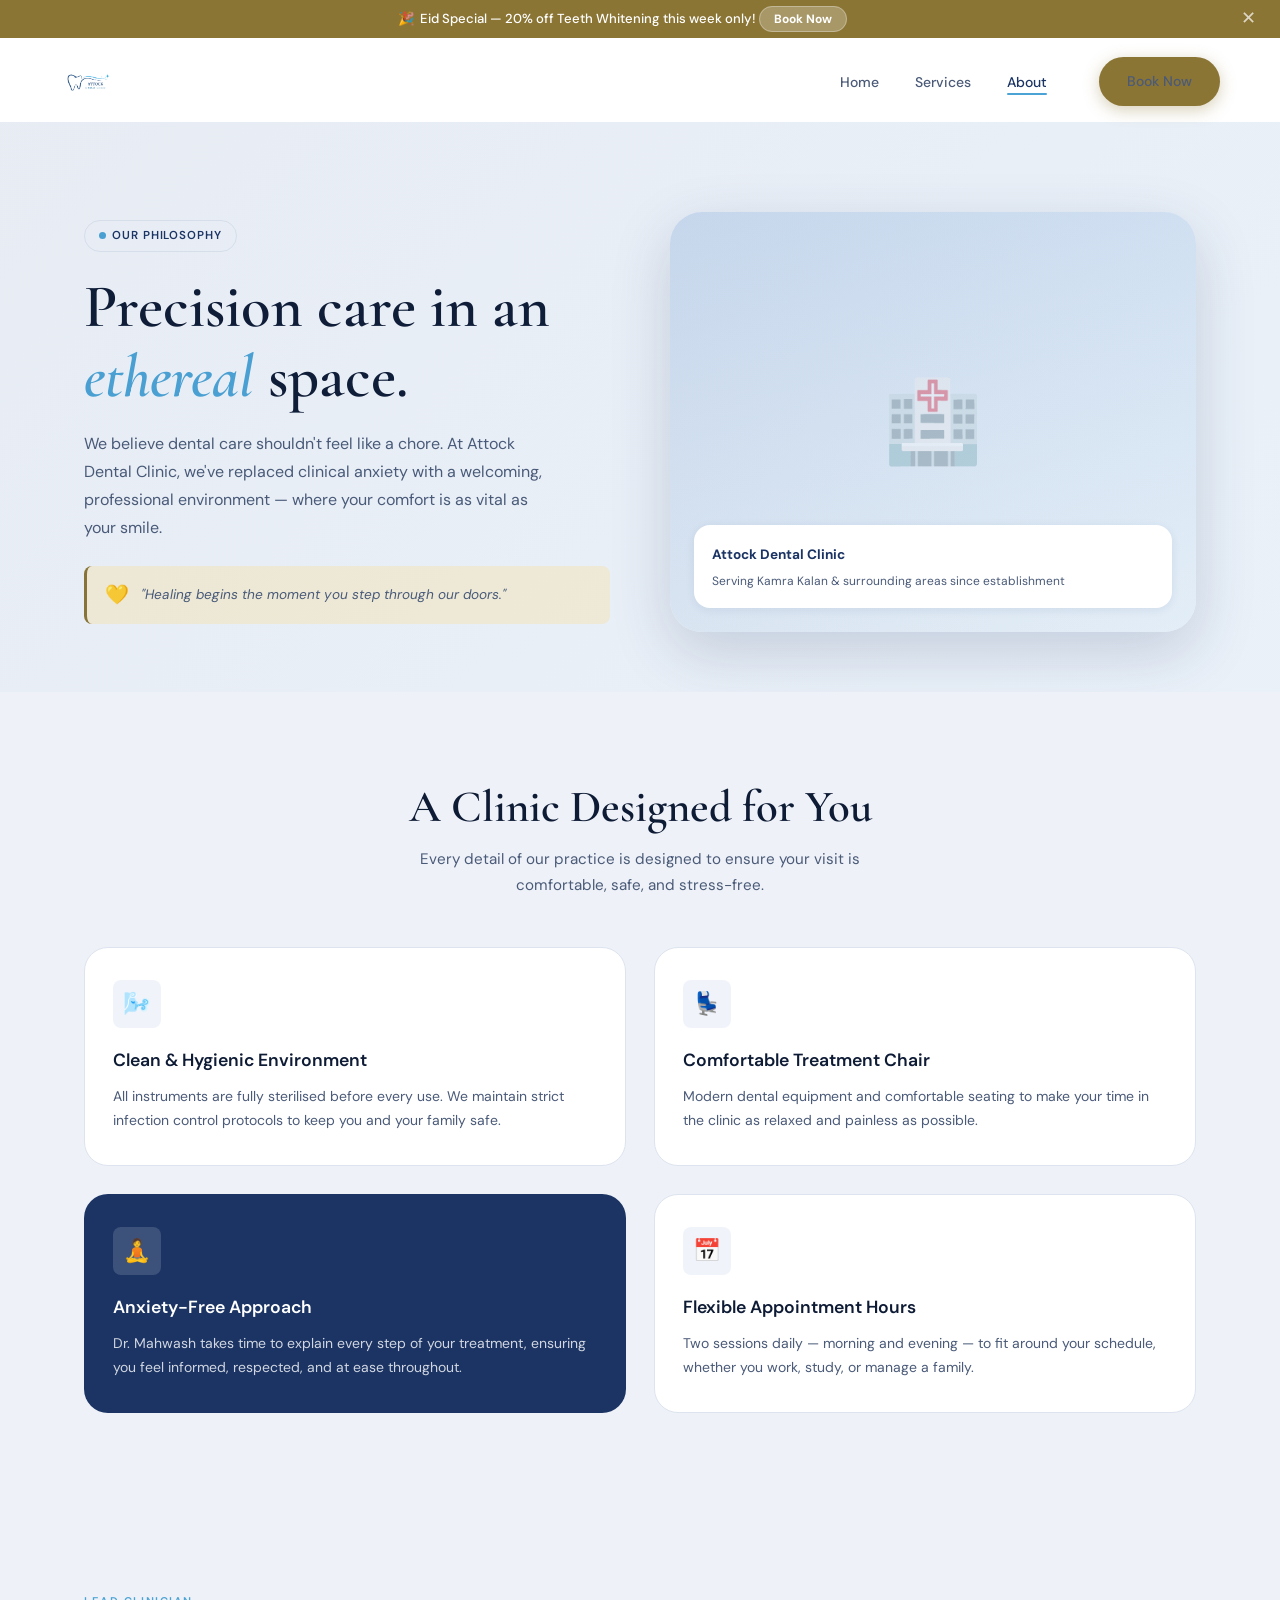
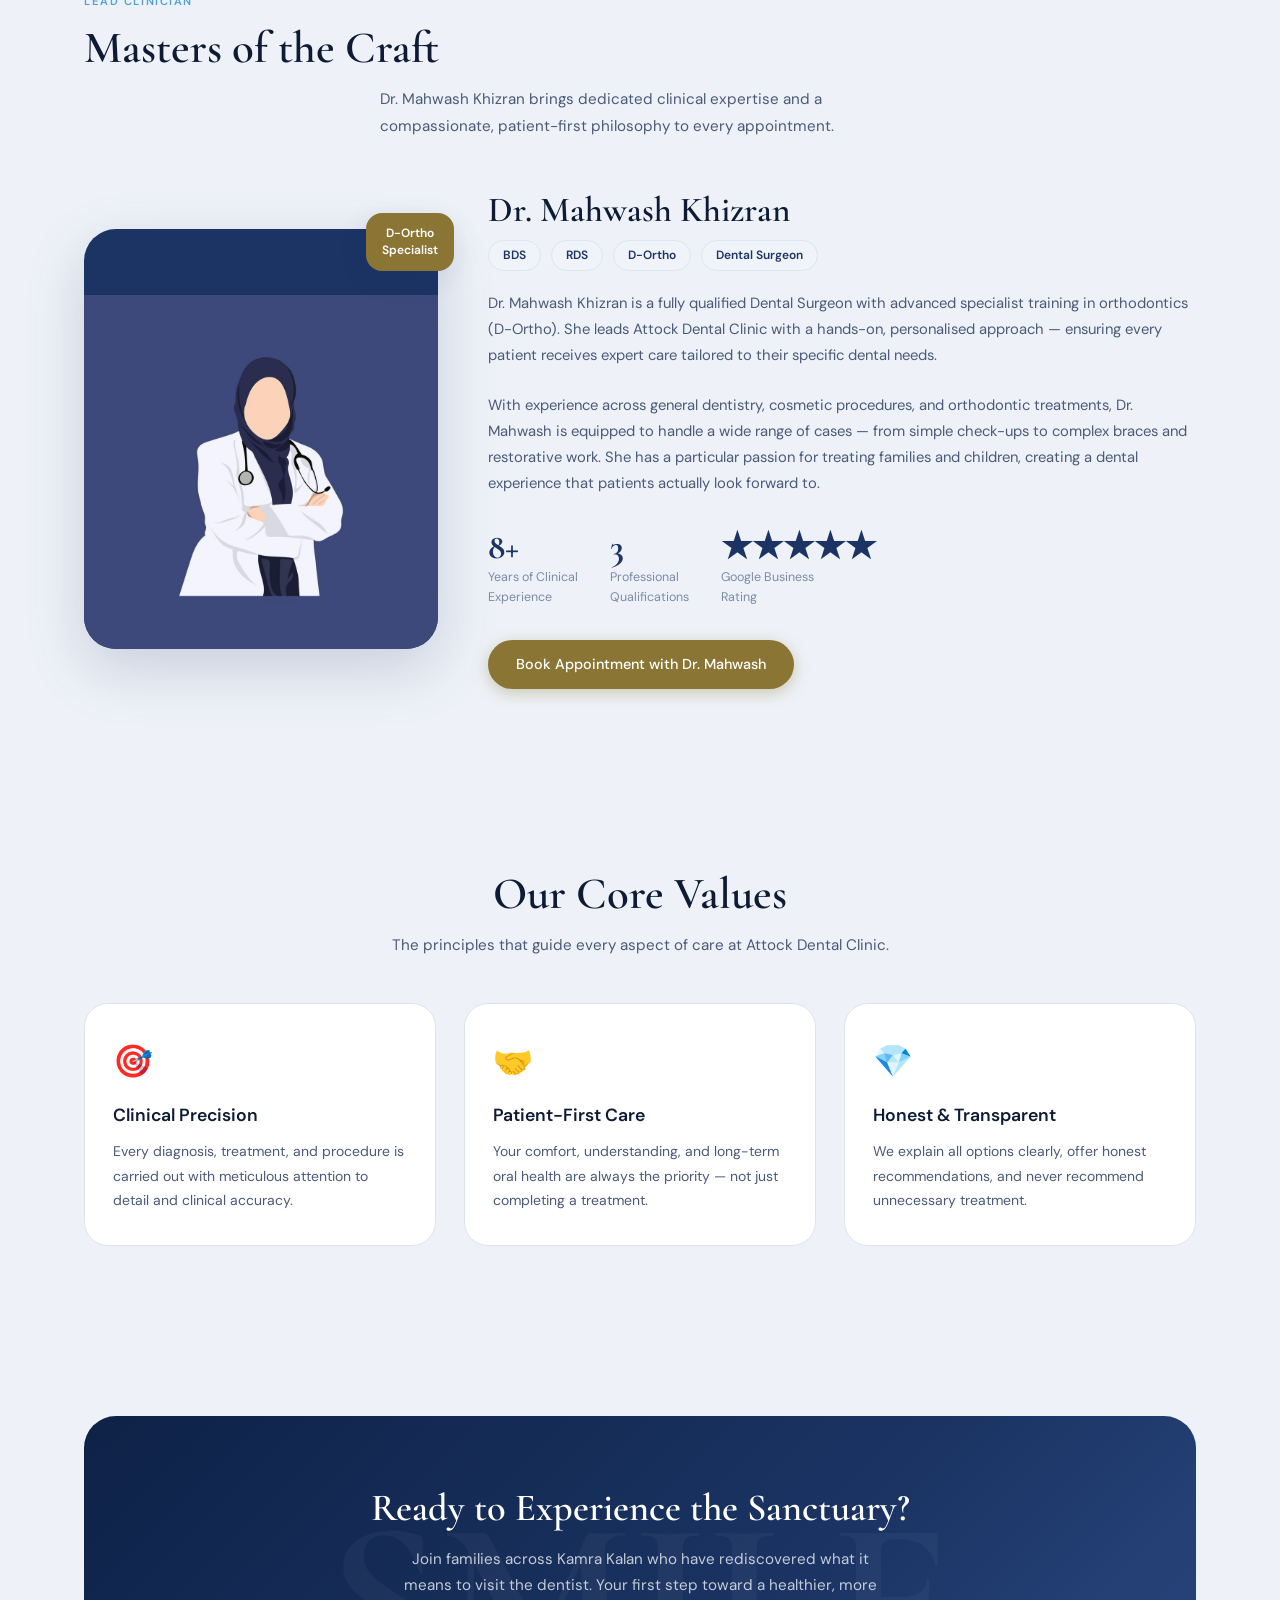
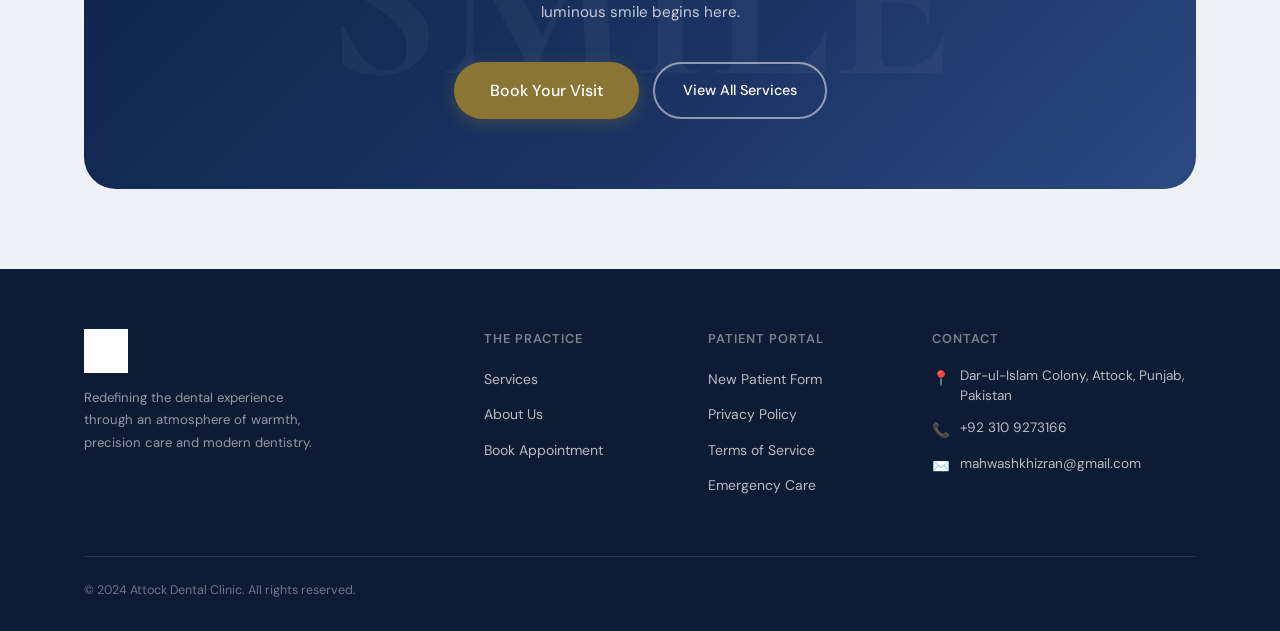
==== about.html @ a4d8a13c "Update asset paths in about.html" ====
<!DOCTYPE html>
<html lang="en">
<head>
  <meta charset="UTF-8" />
  <meta name="viewport" content="width=device-width, initial-scale=1.0" />
  <title>About Us — Attock Dental Clinic</title>
  <meta name="description" content="Learn about Attock Dental Clinic and Dr. Mahwash Khizran — a qualified Dental Surgeon with BDS, RDS, and D-Ortho specialisation based in Kamra Kalan." />
  <link rel="icon" type="image/png" href="logo.png" />
  <link rel="stylesheet" href="style.css" />
</head>
<body>

  <!-- NAVBAR -->
  <nav class="navbar">
    <div class="navbar-inner">
      <a href="index.html" class="navbar-logo">
        <img src="logo.png" alt="Attock Dental Clinic" />
      </a>
      <ul class="nav-links">
        <li><a href="index.html">Home</a></li>
        <li><a href="services.html">Services</a></li>
        <li><a href="about.html">About</a></li>
        <li><a href="book.html" class="btn btn-primary nav-cta">Book Now</a></li>
      </ul>
      <button class="hamburger" aria-label="Toggle menu"><span></span><span></span><span></span></button>
    </div>
  </nav>
  <div class="mobile-menu">
    <a href="index.html">Home</a>
    <a href="services.html">Services</a>
    <a href="about.html">About</a>
    <a href="book.html" class="btn btn-primary">Book Appointment</a>
  </div>

  <div class="page-wrapper">

    <!-- HERO -->
    <section class="hero-page" style="padding:90px 0 60px;">
      <div class="container">
        <div class="grid-2" style="gap:60px; align-items:center;">
          <div>
            <div class="badge"><span class="badge-dot"></span>Our Philosophy</div>
            <h1>Precision care in an <em class="italic-accent">ethereal</em> space.</h1>
            <p style="margin:18px 0 24px; font-size:1rem; max-width:460px;">We believe dental care shouldn't feel like a chore. At Attock Dental Clinic, we've replaced clinical anxiety with a welcoming, professional environment — where your comfort is as vital as your smile.</p>
            <div style="display:flex; align-items:center; gap:12px; padding:14px 18px; background:var(--gold-bg); border-left:3px solid var(--gold); border-radius:var(--r-sm);">
              <span style="font-size:1.2rem;">💛</span>
              <em style="font-size:0.85rem; color:var(--text-mid);">"Healing begins the moment you step through our doors."</em>
            </div>
          </div>
          <div>
            <div style="border-radius:var(--r-xl); overflow:hidden; height:420px; box-shadow:var(--shadow-lg); background:linear-gradient(160deg,#d4e4f7,#f0f4fa); position:relative;">
              <div style="position:absolute; inset:0; background:linear-gradient(135deg,rgba(27,52,100,0.08),rgba(75,163,213,0.08));"></div>
              <div style="display:flex; align-items:center; justify-content:center; height:100%; font-size:5rem; opacity:0.35;">🏥</div>
              <div style="position:absolute; bottom:24px; left:24px; right:24px;">
                <div style="background:white; border-radius:var(--r-md); padding:16px 18px; box-shadow:var(--shadow-sm);">
                  <strong style="font-size:0.85rem; color:var(--navy);">Attock Dental Clinic</strong>
                  <p style="font-size:0.75rem; margin:4px 0 0; color:var(--text-mid);">Serving Kamra Kalan & surrounding areas since establishment</p>
                </div>
              </div>
            </div>
          </div>
        </div>
      </div>
    </section>

    <!-- SANCTUARY OF COMFORT -->
    <section class="section" style="background:var(--bg-section);">
      <div class="container">
        <div class="section-header reveal">
          <h2>A Clinic Designed for You</h2>
          <p class="section-subtitle">Every detail of our practice is designed to ensure your visit is comfortable, safe, and stress-free.</p>
        </div>
        <div style="display:grid; grid-template-columns:1fr 1fr; gap:28px; margin-top:48px;" class="comfort-grid-custom">
          <div class="card reveal">
            <div class="card-icon">🌬️</div>
            <div class="card-title">Clean & Hygienic Environment</div>
            <p style="font-size:0.875rem; color:var(--text-mid);">All instruments are fully sterilised before every use. We maintain strict infection control protocols to keep you and your family safe.</p>
          </div>
          <div class="card reveal" style="transition-delay:0.1s;">
            <div class="card-icon">💺</div>
            <div class="card-title">Comfortable Treatment Chair</div>
            <p style="font-size:0.875rem; color:var(--text-mid);">Modern dental equipment and comfortable seating to make your time in the clinic as relaxed and painless as possible.</p>
          </div>
          <div class="card card-navy reveal" style="transition-delay:0.2s;">
            <div class="card-icon">🧘</div>
            <div class="card-title">Anxiety-Free Approach</div>
            <p style="font-size:0.875rem; color:rgba(255,255,255,0.8);">Dr. Mahwash takes time to explain every step of your treatment, ensuring you feel informed, respected, and at ease throughout.</p>
          </div>
          <div class="card reveal" style="transition-delay:0.3s;">
            <div class="card-icon">📅</div>
            <div class="card-title">Flexible Appointment Hours</div>
            <p style="font-size:0.875rem; color:var(--text-mid);">Two sessions daily — morning and evening — to fit around your schedule, whether you work, study, or manage a family.</p>
          </div>
        </div>
      </div>
    </section>

    <!-- DOCTOR SECTION -->
    <section class="section doctor-section">
      <div class="container">
        <div class="section-header reveal" style="text-align:left;">
          <span class="section-label">Lead Clinician</span>
          <h2>Masters of the Craft</h2>
          <p style="margin-top:10px; max-width:520px;">Dr. Mahwash Khizran brings dedicated clinical expertise and a compassionate, patient-first philosophy to every appointment.</p>
        </div>
        <div class="doctor-grid">
          <div class="doctor-photo-wrap reveal">
            <div class="doctor-photo">
              <img src="profile.jpg" alt="Dr. Mahwash Khizran — Dental Surgeon, Attock Dental Clinic" style="object-fit:contain; object-position:center bottom; background:var(--navy);" />
            </div>
            <div class="doctor-award-badge">
              D-Ortho<br/>Specialist
            </div>
          </div>
          <div class="doctor-info reveal" style="transition-delay:0.15s;">
            <h2 style="font-size:2.2rem;">Dr. Mahwash Khizran</h2>
            <div class="doctor-degrees">
              <span class="degree-tag">BDS</span>
              <span class="degree-tag">RDS</span>
              <span class="degree-tag">D-Ortho</span>
              <span class="degree-tag">Dental Surgeon</span>
            </div>
            <p>Dr. Mahwash Khizran is a fully qualified Dental Surgeon with advanced specialist training in orthodontics (D-Ortho). She leads Attock Dental Clinic with a hands-on, personalised approach — ensuring every patient receives expert care tailored to their specific dental needs.</p>
            <p style="margin-top:12px;">With experience across general dentistry, cosmetic procedures, and orthodontic treatments, Dr. Mahwash is equipped to handle a wide range of cases — from simple check-ups to complex braces and restorative work. She has a particular passion for treating families and children, creating a dental experience that patients actually look forward to.</p>
            <div class="doctor-stats" style="margin-top:32px;">
              <div class="stat-item">
                <div class="stat-num">8+</div>
                <div class="stat-label">Years of Clinical<br/>Experience</div>
              </div>
              <div class="stat-item">
                <div class="stat-num">3</div>
                <div class="stat-label">Professional<br/>Qualifications</div>
              </div>
              <div class="stat-item">
                <div class="stat-num">★★★★★</div>
                <div class="stat-label">Google Business<br/>Rating</div>
              </div>
            </div>
            <div style="margin-top:32px;">
              <a href="book.html" class="btn btn-primary">Book Appointment with Dr. Mahwash</a>
            </div>
          </div>
        </div>
      </div>
    </section>

    <!-- VALUES -->
    <section class="section" style="background:var(--bg-section);">
      <div class="container">
        <div class="section-header reveal">
          <h2>Our Core Values</h2>
          <p class="section-subtitle">The principles that guide every aspect of care at Attock Dental Clinic.</p>
        </div>
        <div class="grid-3" style="margin-top:44px;">
          <div class="card reveal">
            <div style="font-size:2rem; margin-bottom:14px;">🎯</div>
            <div class="card-title">Clinical Precision</div>
            <p style="font-size:0.875rem; color:var(--text-mid);">Every diagnosis, treatment, and procedure is carried out with meticulous attention to detail and clinical accuracy.</p>
          </div>
          <div class="card reveal" style="transition-delay:0.1s;">
            <div style="font-size:2rem; margin-bottom:14px;">🤝</div>
            <div class="card-title">Patient-First Care</div>
            <p style="font-size:0.875rem; color:var(--text-mid);">Your comfort, understanding, and long-term oral health are always the priority — not just completing a treatment.</p>
          </div>
          <div class="card reveal" style="transition-delay:0.2s;">
            <div style="font-size:2rem; margin-bottom:14px;">💎</div>
            <div class="card-title">Honest & Transparent</div>
            <p style="font-size:0.875rem; color:var(--text-mid);">We explain all options clearly, offer honest recommendations, and never recommend unnecessary treatment.</p>
          </div>
        </div>
      </div>
    </section>

    <!-- CTA -->
    <section class="cta-section">
      <div class="container">
        <div class="cta-banner reveal">
          <div class="cta-inner">
            <h2>Ready to Experience the Sanctuary?</h2>
            <p>Join families across Kamra Kalan who have rediscovered what it means to visit the dentist. Your first step toward a healthier, more luminous smile begins here.</p>
            <div class="cta-btns">
              <a href="book.html" class="btn btn-primary btn-lg">Book Your Visit</a>
              <a href="services.html" class="btn btn-outline-white">View All Services</a>
            </div>
          </div>
        </div>
      </div>
    </section>

    <!-- FOOTER -->
    <footer class="footer">
      <div class="container">
        <div class="footer-grid">
          <div class="footer-brand">
            <img src="logo.png" alt="Attock Dental Clinic" />
            <p>Redefining the dental experience through an atmosphere of warmth, precision care and modern dentistry.</p>
          </div>
          <div class="footer-col">
            <h5>The Practice</h5>
            <ul>
              <li><a href="services.html">Services</a></li>
              <li><a href="about.html">About Us</a></li>
              <li><a href="book.html">Book Appointment</a></li>
            </ul>
          </div>
          <div class="footer-col">
            <h5>Patient Portal</h5>
            <ul>
              <li><a href="book.html">New Patient Form</a></li>
              <li><a href="#">Privacy Policy</a></li>
              <li><a href="#">Terms of Service</a></li>
              <li><a href="tel:+923109273166">Emergency Care</a></li>
            </ul>
          </div>
          <div class="footer-col">
            <h5>Contact</h5>
            <div class="footer-contact-item"><span class="icon">📍</span><span>Dar-ul-Islam Colony, Attock, Punjab, Pakistan</span></div>
            <div class="footer-contact-item"><span class="icon">📞</span><span><a href="tel:+923109273166" style="color:inherit;">+92 310 9273166</a></span></div>
            <div class="footer-contact-item"><span class="icon">✉️</span><span><a href="mailto:mahwashkhizran@gmail.com" style="color:inherit;">mahwashkhizran@gmail.com</a></span></div>
          </div>
        </div>
        <div class="footer-bottom">
          <span class="footer-copyright">© 2024 Attock Dental Clinic. All rights reserved.</span>
        </div>
      </div>
    </footer>

  </div>

  <style>
    @media(max-width:768px){
      .comfort-grid-custom { grid-template-columns:1fr !important; }
    }
  </style>

  <script src="content.js"></script>
  <script src="dynamic.js"></script>
  <script src="main.js"></script>
</body>
</html>
---- style.css ----
/* ================================================
   ATTOCK DENTAL CLINIC — Main Stylesheet
   attockdental.site
   ================================================ */

@import url('https://fonts.googleapis.com/css2?family=Cormorant+Garamond:ital,wght@0,400;0,500;0,600;0,700;1,400;1,600&family=DM+Sans:wght@300;400;500;600&display=swap');

/* ============ CSS VARIABLES ============ */
:root {
  --navy:         #1B3464;
  --navy-dark:    #0E2247;
  --navy-light:   #2B4A82;
  --blue:         #4BA3D5;
  --blue-light:   #6DBAE8;
  --gold:         #8B7535;
  --gold-light:   #B09A4A;
  --gold-bg:      #F5EED8;
  --bg-light:     #F0F4FA;
  --bg-section:   #EEF2F8;
  --white:        #FFFFFF;
  --text-primary: #0E1B35;
  --text-mid:     #4A5A78;
  --text-light:   #7A8BA8;
  --border:       #DDE4EF;
  --shadow-sm:    0 2px 10px rgba(27,52,100,0.08);
  --shadow-md:    0 8px 28px rgba(27,52,100,0.12);
  --shadow-lg:    0 20px 60px rgba(27,52,100,0.18);
  --r-sm:         8px;
  --r-md:         16px;
  --r-lg:         24px;
  --r-xl:         32px;
  --r-full:       9999px;
  --ease:         cubic-bezier(0.4, 0, 0.2, 1);
  --transition:   all 0.3s var(--ease);
}

/* ============ RESET & BASE ============ */
*, *::before, *::after { box-sizing: border-box; margin: 0; padding: 0; }
html { scroll-behavior: smooth; -webkit-font-smoothing: antialiased; }
body { font-family: 'DM Sans', sans-serif; color: var(--text-primary); background: var(--white); line-height: 1.6; overflow-x: hidden; }
img { max-width: 100%; display: block; }
a { text-decoration: none; color: inherit; }
ul { list-style: none; }
button { cursor: pointer; border: none; outline: none; font-family: inherit; }
input, textarea, select { font-family: inherit; outline: none; }

/* ============ TYPOGRAPHY ============ */
h1, h2, h3, h4 { font-family: 'Cormorant Garamond', serif; line-height: 1.15; color: var(--text-primary); }
h1 { font-size: clamp(2.4rem, 5vw, 3.8rem); font-weight: 600; }
h2 { font-size: clamp(1.8rem, 3.5vw, 2.8rem); font-weight: 600; }
h3 { font-size: clamp(1.2rem, 2vw, 1.5rem); font-weight: 500; }
h4 { font-size: 1.1rem; font-weight: 500; }
p  { font-size: 0.95rem; line-height: 1.75; color: var(--text-mid); }

.italic-accent { font-style: italic; color: var(--blue); }
.gold-text { color: var(--gold); }
.navy-text { color: var(--navy); }

/* ============ UTILITY ============ */
.container { max-width: 1160px; margin: 0 auto; padding: 0 24px; }
.section { padding: 90px 0; }
.section-sm { padding: 60px 0; }
.text-center { text-align: center; }
.flex { display: flex; }
.flex-center { display: flex; align-items: center; justify-content: center; }
.grid-2 { display: grid; grid-template-columns: 1fr 1fr; gap: 40px; align-items: center; }
.grid-3 { display: grid; grid-template-columns: repeat(3, 1fr); gap: 28px; }
.grid-4 { display: grid; grid-template-columns: repeat(4, 1fr); gap: 24px; }

.badge {
  display: inline-flex; align-items: center; gap: 6px;
  background: var(--bg-light); border: 1px solid var(--border);
  color: var(--navy); font-size: 0.72rem; font-weight: 600;
  letter-spacing: 0.08em; text-transform: uppercase;
  padding: 6px 14px; border-radius: var(--r-full);
  margin-bottom: 20px;
}
.badge-dot {
  width: 7px; height: 7px; border-radius: 50%;
  background: var(--blue); flex-shrink: 0;
}

.section-label {
  font-size: 0.7rem; font-weight: 600; letter-spacing: 0.14em;
  text-transform: uppercase; color: var(--blue); margin-bottom: 12px;
  display: block;
}
.section-subtitle {
  font-size: 0.95rem; color: var(--text-mid); max-width: 520px;
  margin: 14px auto 0;
}

/* ============ BUTTONS ============ */
.btn {
  display: inline-flex; align-items: center; gap: 8px;
  padding: 13px 28px; border-radius: var(--r-full);
  font-family: 'DM Sans', sans-serif; font-weight: 500;
  font-size: 0.9rem; transition: var(--transition);
  white-space: nowrap;
}
.btn-primary {
  background: var(--gold); color: var(--white);
  box-shadow: 0 4px 16px rgba(139,117,53,0.35);
}
.btn-primary:hover { background: var(--gold-light); transform: translateY(-2px); box-shadow: 0 8px 24px rgba(139,117,53,0.4); }

.btn-navy {
  background: var(--navy); color: var(--white);
  box-shadow: var(--shadow-sm);
}
.btn-navy:hover { background: var(--navy-dark); transform: translateY(-2px); box-shadow: var(--shadow-md); }

.btn-outline {
  background: transparent; color: var(--navy);
  border: 2px solid var(--navy);
}
.btn-outline:hover { background: var(--navy); color: var(--white); }

.btn-outline-white {
  background: transparent; color: var(--white);
  border: 2px solid rgba(255,255,255,0.5);
}
.btn-outline-white:hover { background: rgba(255,255,255,0.15); border-color: white; }

.btn-gold-outline {
  background: transparent; color: var(--gold);
  border: 2px solid var(--gold);
}
.btn-gold-outline:hover { background: var(--gold); color: white; }

.btn-lg { padding: 16px 36px; font-size: 1rem; }

/* ============ NAVBAR ============ */
.navbar {
  position: fixed; top: 0; left: 0; right: 0; z-index: 1000;
  padding: 0 24px; height: 80px;
  display: flex; align-items: center;
  background: rgba(255,255,255,0.95);
  backdrop-filter: blur(12px); -webkit-backdrop-filter: blur(12px);
  border-bottom: 1px solid transparent;
  transition: var(--transition);
}
.navbar.scrolled {
  border-bottom-color: var(--border);
  box-shadow: var(--shadow-sm);
}
.navbar-inner {
  max-width: 1160px; margin: 0 auto; width: 100%;
  display: flex; align-items: center; justify-content: space-between;
}
.navbar-logo {
  display: flex; align-items: center; gap: 10px;
}
.navbar-logo img {
  height: 58px; width: auto; object-fit: contain;
}
.navbar-logo-text {
  font-family: 'Cormorant Garamond', serif;
  font-size: 1.15rem; font-weight: 600;
  color: var(--navy); line-height: 1.2;
}
.navbar-logo-text span { display: block; font-size: 0.7rem; font-weight: 400; color: var(--text-mid); letter-spacing: 0.06em; font-family: 'DM Sans', sans-serif; }
.nav-links {
  display: flex; align-items: center; gap: 36px;
}
.nav-links a {
  font-size: 0.875rem; font-weight: 500; color: var(--text-mid);
  transition: var(--transition); position: relative;
}
.nav-links a:hover, .nav-links a.active { color: var(--navy); }
.nav-links a.active::after {
  content: ''; position: absolute; bottom: -4px; left: 0; right: 0;
  height: 2px; background: var(--blue); border-radius: 2px;
}
.nav-cta { margin-left: 16px; }
.hamburger {
  display: none; flex-direction: column; gap: 5px;
  background: none; padding: 4px;
}
.hamburger span {
  width: 24px; height: 2px; background: var(--navy); border-radius: 2px;
  transition: var(--transition);
}
.mobile-menu {
  display: none; position: fixed; top: 80px; left: 0; right: 0;
  background: white; border-bottom: 1px solid var(--border);
  padding: 24px; z-index: 999;
  box-shadow: var(--shadow-md);
}
.mobile-menu.open { display: flex; flex-direction: column; gap: 20px; }
.mobile-menu a { font-size: 1rem; font-weight: 500; color: var(--text-primary); padding: 8px 0; border-bottom: 1px solid var(--border); }
.mobile-menu .btn { align-self: flex-start; margin-top: 8px; }

/* ============ PAGE WRAPPER ============ */
.page-wrapper { padding-top: 80px; }

/* ============ HERO SECTION ============ */
.hero {
  background: var(--bg-light); min-height: calc(100vh - 70px);
  display: flex; align-items: center;
  position: relative; overflow: hidden;
  padding: 60px 0;
}
.hero::before {
  content: ''; position: absolute;
  top: -100px; right: -100px; width: 500px; height: 500px;
  background: radial-gradient(circle, rgba(75,163,213,0.1) 0%, transparent 70%);
  border-radius: 50%;
}
.hero::after {
  content: ''; position: absolute;
  bottom: -80px; left: -80px; width: 400px; height: 400px;
  background: radial-gradient(circle, rgba(27,52,100,0.06) 0%, transparent 70%);
  border-radius: 50%;
}
.hero-inner { position: relative; z-index: 1; }
.hero-content { max-width: 520px; }
.hero-content h1 { margin-bottom: 18px; }
.hero-content h1 em { font-style: italic; color: var(--gold); display: block; }
.hero-content p { font-size: 1rem; margin-bottom: 32px; max-width: 440px; }
.hero-btns { display: flex; gap: 14px; flex-wrap: wrap; }
.hero-image {
  position: relative;
}
.hero-image-wrap {
  width: 100%; max-width: 480px; height: 520px;
  border-radius: var(--r-xl); overflow: hidden;
  margin-left: auto;
  box-shadow: var(--shadow-lg);
}
.hero-image-wrap img { width: 100%; height: 100%; object-fit: cover; object-position: center top; }
.hero-badge {
  position: absolute; bottom: 30px; left: -20px;
  background: white; border-radius: var(--r-md);
  padding: 14px 20px; box-shadow: var(--shadow-md);
  display: flex; align-items: center; gap: 12px;
}
.hero-badge-icon { font-size: 1.5rem; }
.hero-badge-text strong { display: block; font-size: 0.85rem; color: var(--text-primary); font-weight: 600; }
.hero-badge-text span { font-size: 0.75rem; color: var(--text-light); }

/* Hero — non-home (pages with bg gradient) */
.hero-page {
  min-height: 420px; background: var(--bg-light); padding: 80px 0 60px;
  position: relative; overflow: hidden;
}
.hero-page::before {
  content: ''; position: absolute; inset: 0;
  background: linear-gradient(135deg, rgba(27,52,100,0.04) 0%, rgba(75,163,213,0.04) 100%);
}

/* ============ CARD COMPONENTS ============ */
.card {
  background: var(--white); border-radius: var(--r-lg);
  border: 1px solid var(--border);
  padding: 32px 28px; transition: var(--transition);
}
.card:hover { transform: translateY(-4px); box-shadow: var(--shadow-md); border-color: transparent; }

.card-navy {
  background: var(--navy); color: white;
  border-color: transparent;
}
.card-navy h3, .card-navy h4, .card-navy p, .card-navy .card-desc { color: white; }
.card-navy .learn-more { color: var(--blue-light); }

.card-icon {
  width: 48px; height: 48px; border-radius: var(--r-sm);
  background: var(--bg-light); display: flex; align-items: center;
  justify-content: center; font-size: 1.4rem; margin-bottom: 18px;
}
.card-navy .card-icon { background: rgba(255,255,255,0.15); }
.card-gold .card-icon { background: var(--gold-bg); }

.card-title { font-size: 1.1rem; font-weight: 600; margin-bottom: 10px; font-family: 'DM Sans', sans-serif; }
.card-desc { font-size: 0.875rem; color: var(--text-mid); line-height: 1.65; }

.learn-more {
  display: inline-flex; align-items: center; gap: 6px;
  font-size: 0.8rem; font-weight: 600; color: var(--navy);
  margin-top: 16px; transition: var(--transition);
  letter-spacing: 0.02em;
}
.learn-more:hover { gap: 10px; }
.learn-more svg { width: 14px; height: 14px; }

/* ============ SERVICES SECTION ============ */
.services-section { background: var(--bg-section); }
.services-grid { margin-top: 50px; }
.service-card .card-icon { background: var(--bg-light); }
.service-tag {
  font-size: 0.7rem; font-weight: 600; letter-spacing: 0.1em;
  text-transform: uppercase; color: var(--blue); margin-bottom: 8px;
  display: block;
}

.specialties-grid { display: grid; grid-template-columns: repeat(3, 1fr); gap: 24px; margin-top: 50px; }
.specialty-card { position: relative; }
.specialty-card .bullet-list { margin-top: 14px; }
.bullet-list li {
  display: flex; align-items: center; gap: 8px;
  font-size: 0.82rem; color: var(--text-mid); margin-bottom: 6px;
}
.bullet-list li::before {
  content: ''; width: 7px; height: 7px; border-radius: 50%;
  background: var(--blue); flex-shrink: 0;
}
.view-details-link {
  display: inline-block; margin-top: 20px; font-size: 0.8rem; font-weight: 600;
  color: var(--navy); border: 1px solid var(--border); padding: 8px 20px;
  border-radius: var(--r-full); transition: var(--transition);
}
.view-details-link:hover { background: var(--navy); color: white; border-color: var(--navy); }

/* ============ FEATURES / INNOVATION SECTION ============ */
.features-section { background: var(--white); }
.features-list { list-style: none; margin-top: 32px; display: flex; flex-direction: column; gap: 24px; }
.feature-item { display: flex; gap: 18px; align-items: flex-start; }
.feature-icon {
  width: 44px; height: 44px; border-radius: var(--r-sm);
  background: var(--bg-light); display: flex; align-items: center;
  justify-content: center; font-size: 1.2rem; flex-shrink: 0;
}
.feature-text strong { display: block; font-size: 0.95rem; font-weight: 600; margin-bottom: 4px; color: var(--text-primary); }
.feature-text p { font-size: 0.85rem; margin: 0; }

.features-image-wrap {
  border-radius: var(--r-xl); overflow: hidden;
  height: 480px; box-shadow: var(--shadow-lg);
  background: linear-gradient(135deg, var(--navy) 0%, var(--navy-light) 100%);
  display: flex; align-items: center; justify-content: center;
  position: relative;
}
.features-image-wrap img { width: 100%; height: 100%; object-fit: cover; }
.features-image-decoration {
  position: absolute; inset: 20px; border-radius: calc(var(--r-xl) - 8px);
  border: 1px dashed rgba(255,255,255,0.2);
}

/* ============ TESTIMONIALS ============ */
.testimonials-section { background: var(--bg-section); }
.testimonials-grid { display: grid; grid-template-columns: repeat(3, 1fr); gap: 24px; margin-top: 48px; }
.testimonial-card {
  background: var(--white); border: 1px solid var(--border);
  border-radius: var(--r-lg); padding: 28px 24px;
  transition: var(--transition);
}
.testimonial-card:hover { box-shadow: var(--shadow-md); transform: translateY(-3px); }
.testimonial-stars { color: #F5A623; font-size: 0.85rem; margin-bottom: 14px; letter-spacing: 2px; }
.testimonial-text { font-size: 0.875rem; line-height: 1.75; color: var(--text-mid); font-style: italic; margin-bottom: 20px; }
.testimonial-author { display: flex; align-items: center; gap: 12px; }
.testimonial-avatar {
  width: 40px; height: 40px; border-radius: 50%; overflow: hidden;
  background: var(--bg-light); flex-shrink: 0;
  display: flex; align-items: center; justify-content: center;
  font-size: 1.1rem;
}
.testimonial-avatar img { width: 100%; height: 100%; object-fit: cover; }
.testimonial-name { font-weight: 600; font-size: 0.85rem; display: block; color: var(--text-primary); }
.testimonial-role { font-size: 0.75rem; color: var(--text-light); }

/* ============ CTA BANNER ============ */
.cta-banner {
  background: linear-gradient(135deg, var(--navy-dark) 0%, var(--navy) 60%, var(--navy-light) 100%);
  border-radius: var(--r-xl); padding: 70px 60px;
  text-align: center; position: relative; overflow: hidden;
  margin: 0 0;
}
.cta-banner::before {
  content: 'SMILE'; position: absolute;
  font-family: 'Cormorant Garamond', serif; font-size: 14rem; font-weight: 700;
  color: rgba(255,255,255,0.04); left: 50%; transform: translateX(-50%);
  top: 50%; transform: translate(-50%, -50%); white-space: nowrap;
  pointer-events: none; user-select: none;
}
.cta-section { background: var(--bg-section); padding: 80px 0; }
.cta-inner { position: relative; z-index: 1; }
.cta-banner h2 { color: white; font-size: clamp(1.8rem, 3vw, 2.6rem); margin-bottom: 16px; }
.cta-banner p { color: rgba(255,255,255,0.75); max-width: 500px; margin: 0 auto 36px; font-size: 0.95rem; }
.cta-btns { display: flex; gap: 14px; justify-content: center; flex-wrap: wrap; }

/* ============ FOOTER ============ */
.footer { background: var(--text-primary); color: rgba(255,255,255,0.85); padding: 60px 0 30px; }
.footer-grid { display: grid; grid-template-columns: 2fr 1fr 1fr 1.5fr; gap: 48px; margin-bottom: 48px; }
.footer-brand img { height: 44px; filter: brightness(0) invert(1); margin-bottom: 14px; }
.footer-brand p { font-size: 0.82rem; color: rgba(255,255,255,0.55); line-height: 1.7; max-width: 240px; }
.footer-col h5 { font-family: 'DM Sans', sans-serif; font-size: 0.8rem; font-weight: 600; letter-spacing: 0.08em; text-transform: uppercase; color: rgba(255,255,255,0.45); margin-bottom: 16px; }
.footer-col ul li { margin-bottom: 10px; }
.footer-col ul li a { font-size: 0.875rem; color: rgba(255,255,255,0.7); transition: var(--transition); }
.footer-col ul li a:hover { color: white; }
.footer-contact-item { display: flex; align-items: flex-start; gap: 10px; margin-bottom: 12px; }
.footer-contact-item .icon { color: var(--blue); font-size: 0.9rem; margin-top: 2px; flex-shrink: 0; }
.footer-contact-item span { font-size: 0.85rem; color: rgba(255,255,255,0.7); line-height: 1.5; }
.footer-hours-row { display: flex; justify-content: space-between; font-size: 0.8rem; color: rgba(255,255,255,0.65); margin-bottom: 6px; padding-bottom: 6px; border-bottom: 1px solid rgba(255,255,255,0.07); }
.footer-hours-row:last-child { border-bottom: none; }
.footer-hours-row.closed span:last-child { color: #E57373; }
.footer-bottom { border-top: 1px solid rgba(255,255,255,0.1); padding-top: 24px; display: flex; justify-content: space-between; align-items: center; flex-wrap: gap; }
.footer-copyright { font-size: 0.78rem; color: rgba(255,255,255,0.4); }
.footer-social { display: flex; gap: 12px; }
.footer-social a {
  width: 34px; height: 34px; border-radius: 50%;
  border: 1px solid rgba(255,255,255,0.2);
  display: flex; align-items: center; justify-content: center;
  font-size: 0.8rem; color: rgba(255,255,255,0.6);
  transition: var(--transition);
}
.footer-social a:hover { background: var(--blue); border-color: var(--blue); color: white; }

/* ============ SERVICES PAGE ============ */
.services-full-grid { display: grid; grid-template-columns: repeat(3, 1fr); gap: 24px; margin-top: 50px; }
.service-card-full {
  background: var(--white); border: 1px solid var(--border); border-radius: var(--r-lg);
  padding: 32px 26px; transition: var(--transition);
}
.service-card-full:hover { transform: translateY(-4px); box-shadow: var(--shadow-md); border-color: var(--blue-light); }
.service-icon-wrap {
  width: 52px; height: 52px; border-radius: var(--r-md);
  display: flex; align-items: center; justify-content: center;
  font-size: 1.5rem; margin-bottom: 18px;
  background: var(--bg-light);
}
.service-card-full h3 { font-family: 'DM Sans', sans-serif; font-size: 1rem; font-weight: 600; margin-bottom: 10px; }
.service-card-full p { font-size: 0.85rem; margin-bottom: 14px; }

/* Gallery section */
.gallery-section { background: var(--white); }
.gallery-grid { display: grid; grid-template-columns: 1fr 1fr; gap: 30px; margin-top: 48px; }
.gallery-item { }
.gallery-images { display: grid; grid-template-columns: 1fr 1fr; gap: 6px; border-radius: var(--r-md); overflow: hidden; }
.gallery-img {
  height: 180px; background: #c8a8a8; position: relative; overflow: hidden;
}
.gallery-img img { width: 100%; height: 100%; object-fit: cover; }
.gallery-img .gallery-tag {
  position: absolute; top: 10px; padding: 3px 10px;
  font-size: 0.65rem; font-weight: 700; letter-spacing: 0.08em;
  text-transform: uppercase; border-radius: var(--r-full);
}
.gallery-tag.before { left: 10px; background: rgba(0,0,0,0.6); color: white; }
.gallery-tag.after  { right: 10px; background: var(--navy); color: white; }
.gallery-label { margin-top: 14px; }
.gallery-label h4 { font-family: 'DM Sans', sans-serif; font-size: 0.9rem; font-weight: 600; margin-bottom: 4px; }
.gallery-label p { font-size: 0.8rem; }

/* ============ ABOUT PAGE ============ */
.comfort-grid {
  display: grid; grid-template-columns: 1fr 1fr; gap: 30px;
  margin-top: 50px; align-items: start;
}
.comfort-image {
  position: relative; border-radius: var(--r-xl); overflow: hidden;
  height: 400px; grid-row: span 2;
  background: linear-gradient(160deg, #2d4a7a 0%, #1a2f55 100%);
}
.comfort-image img { width: 100%; height: 100%; object-fit: cover; }
.comfort-image-label {
  position: absolute; bottom: 0; left: 0; right: 0;
  background: linear-gradient(to top, rgba(14,34,71,0.95), transparent);
  padding: 24px 20px;
}
.comfort-image-label h4 { color: white; font-family: 'DM Sans', sans-serif; font-size: 0.95rem; font-weight: 600; margin-bottom: 4px; }
.comfort-image-label p { color: rgba(255,255,255,0.7); font-size: 0.78rem; margin: 0; }

.comfort-feature-card {
  background: var(--white); border: 1px solid var(--border); border-radius: var(--r-lg);
  padding: 22px; transition: var(--transition);
}
.comfort-feature-card:hover { box-shadow: var(--shadow-sm); }
.comfort-feature-card.blue-card { background: var(--navy); }
.comfort-feature-card.blue-card h4 { color: white; }
.comfort-feature-card.blue-card p { color: rgba(255,255,255,0.7); }
.comfort-feature-icon { font-size: 1.4rem; margin-bottom: 10px; }
.comfort-feature-card h4 { font-family: 'DM Sans', sans-serif; font-size: 0.9rem; font-weight: 600; margin-bottom: 6px; }
.comfort-feature-card p { font-size: 0.8rem; margin: 0; }

.doctor-section { background: var(--bg-section); }
.doctor-grid { display: grid; grid-template-columns: 1fr 2fr; gap: 50px; align-items: center; margin-top: 50px; }
.doctor-photo-wrap { position: relative; }
.doctor-photo {
  border-radius: var(--r-xl); overflow: hidden;
  height: 420px; box-shadow: var(--shadow-lg);
}
.doctor-photo img { width: 100%; height: 100%; object-fit: cover; object-position: center top; }
.doctor-award-badge {
  position: absolute; top: -16px; right: -16px;
  background: var(--gold); color: white;
  border-radius: var(--r-md); padding: 12px 16px;
  font-size: 0.75rem; font-weight: 600; text-align: center;
  box-shadow: var(--shadow-md); line-height: 1.4;
}
.doctor-info { }
.doctor-degrees { display: flex; gap: 10px; flex-wrap: wrap; margin: 10px 0 20px; }
.degree-tag {
  background: var(--bg-light); border: 1px solid var(--border);
  color: var(--navy); font-size: 0.75rem; font-weight: 600;
  padding: 5px 14px; border-radius: var(--r-full);
}
.doctor-info p { font-size: 0.925rem; margin-bottom: 24px; }
.doctor-stats { display: flex; gap: 32px; }
.stat-item { }
.stat-num { font-family: 'Cormorant Garamond', serif; font-size: 2.2rem; font-weight: 700; color: var(--navy); line-height: 1; }
.stat-label { font-size: 0.78rem; color: var(--text-light); margin-top: 4px; }

/* ============ BOOKING PAGE ============ */
.booking-section { background: var(--bg-light); padding: 80px 0; }
.booking-grid { display: grid; grid-template-columns: 1fr 420px; gap: 40px; align-items: start; }
.booking-form-wrap {
  background: var(--white); border-radius: var(--r-xl);
  border: 1px solid var(--border); padding: 44px 40px;
  box-shadow: var(--shadow-sm);
}
.form-step {
  display: flex; align-items: center; gap: 14px;
  margin-bottom: 28px;
}
.step-num {
  width: 32px; height: 32px; border-radius: 50%;
  background: var(--navy); color: white;
  font-size: 0.8rem; font-weight: 700;
  display: flex; align-items: center; justify-content: center;
  flex-shrink: 0;
}
.step-title { font-family: 'Cormorant Garamond', serif; font-size: 1.3rem; font-weight: 600; }
.form-group { margin-bottom: 20px; }
.form-row { display: grid; grid-template-columns: 1fr 1fr; gap: 16px; }
.form-group label { display: block; font-size: 0.8rem; font-weight: 600; color: var(--text-primary); margin-bottom: 8px; }
.form-group input, .form-group select, .form-group textarea {
  width: 100%; padding: 12px 16px; border: 1px solid var(--border);
  border-radius: var(--r-sm); font-size: 0.875rem; color: var(--text-primary);
  background: var(--bg-light); transition: var(--transition);
}
.form-group input:focus, .form-group select:focus, .form-group textarea:focus {
  border-color: var(--blue); background: white;
  box-shadow: 0 0 0 3px rgba(75,163,213,0.12);
}
.form-group textarea { resize: vertical; min-height: 90px; }
.form-group input::placeholder { color: var(--text-light); }
.service-selector { display: grid; grid-template-columns: repeat(3, 1fr); gap: 12px; }
.service-option {
  border: 1px solid var(--border); border-radius: var(--r-sm);
  padding: 12px 10px; text-align: center; cursor: pointer;
  transition: var(--transition); background: var(--bg-light);
}
.service-option:hover { border-color: var(--blue); background: white; }
.service-option.selected { border-color: var(--navy); background: var(--navy); color: white; }
.service-option .svc-icon { font-size: 1.3rem; margin-bottom: 6px; }
.service-option .svc-name { font-size: 0.72rem; font-weight: 600; display: block; }
.submit-btn { width: 100%; padding: 16px; background: var(--navy); color: white; border-radius: var(--r-full); font-size: 0.95rem; font-weight: 600; transition: var(--transition); display: flex; align-items: center; justify-content: center; gap: 8px; margin-top: 28px; }
.submit-btn:hover { background: var(--gold); box-shadow: 0 8px 24px rgba(139,117,53,0.3); transform: translateY(-2px); }
.form-note { text-align: center; font-size: 0.75rem; color: var(--text-light); margin-top: 12px; }
.form-success {
  display: none; text-align: center; padding: 40px 20px;
}
.form-success .success-icon { font-size: 3rem; margin-bottom: 16px; }
.form-success h3 { font-family: 'Cormorant Garamond', serif; font-size: 1.6rem; margin-bottom: 10px; }
.form-success p { font-size: 0.9rem; }

.booking-sidebar { display: flex; flex-direction: column; gap: 20px; }
.sidebar-card {
  background: var(--white); border: 1px solid var(--border);
  border-radius: var(--r-lg); padding: 24px; box-shadow: var(--shadow-sm);
}
.sidebar-card h4 { font-family: 'DM Sans', sans-serif; font-size: 0.95rem; font-weight: 600; margin-bottom: 16px; color: var(--text-primary); }
.contact-detail { display: flex; align-items: flex-start; gap: 10px; margin-bottom: 12px; }
.contact-detail .cd-icon { color: var(--blue); flex-shrink: 0; margin-top: 2px; }
.contact-detail span { font-size: 0.83rem; color: var(--text-mid); line-height: 1.5; }
.contact-detail strong { display: block; font-size: 0.72rem; font-weight: 600; color: var(--text-light); text-transform: uppercase; letter-spacing: 0.06em; margin-bottom: 2px; }
.hours-mini-row { display: flex; justify-content: space-between; font-size: 0.78rem; padding: 5px 0; border-bottom: 1px solid var(--bg-section); }
.hours-mini-row:last-child { border-bottom: none; }
.hours-mini-row span:first-child { color: var(--text-primary); font-weight: 500; }
.hours-mini-row span:last-child { color: var(--text-mid); }
.hours-mini-row.closed span:last-child { color: #D32F2F; }
.map-container { border-radius: var(--r-md); overflow: hidden; height: 200px; border: 1px solid var(--border); }
.map-container iframe { width: 100%; height: 100%; border: none; }
.assurance-card { background: var(--navy); border: none; }
.assurance-card h4 { color: white; }
.assurance-card p { color: rgba(255,255,255,0.7); font-size: 0.82rem; margin-bottom: 14px; }
.assurance-tags { display: flex; gap: 8px; flex-wrap: wrap; }
.assurance-tag {
  background: rgba(255,255,255,0.15); color: white;
  font-size: 0.68rem; font-weight: 700; letter-spacing: 0.08em;
  text-transform: uppercase; padding: 5px 12px; border-radius: var(--r-full);
}

/* ============ SECTION-SPECIFIC ============ */
.section-header { text-align: center; margin-bottom: 8px; }
.section-header h2 { margin-bottom: 12px; }
.section-header p { max-width: 520px; margin: 0 auto; }
.divider-line {
  width: 60px; height: 3px; background: var(--gold);
  margin: 16px auto 0; border-radius: 2px;
}

/* Alignment options (Orthodontics page) */
.alignment-grid { display: grid; grid-template-columns: 1fr 1fr; gap: 24px; margin-top: 48px; }
.alignment-card { border: 1px solid var(--border); border-radius: var(--r-lg); padding: 32px; transition: var(--transition); background: var(--white); }
.alignment-card:hover { box-shadow: var(--shadow-md); border-color: var(--blue); }
.best-for { display: inline-block; font-size: 0.68rem; font-weight: 700; letter-spacing: 0.1em; text-transform: uppercase; color: var(--text-light); margin-top: 20px; padding-top: 20px; border-top: 1px solid var(--border); }

/* Journey steps */
.journey-steps { display: grid; grid-template-columns: repeat(4, 1fr); gap: 24px; margin-top: 50px; }
.journey-step { position: relative; }
.step-number {
  width: 44px; height: 44px; border-radius: var(--r-sm);
  background: var(--bg-light); display: flex; align-items: center;
  justify-content: center; font-size: 0.85rem; font-weight: 700;
  color: var(--text-mid); margin-bottom: 14px;
}
.journey-step.active .step-number { background: var(--navy); color: white; }
.journey-step h4 { font-family: 'DM Sans', sans-serif; font-size: 0.9rem; font-weight: 600; margin-bottom: 8px; }
.journey-step p { font-size: 0.82rem; }

/* ============ ANIMATIONS ============ */
@keyframes fadeUp {
  from { opacity: 0; transform: translateY(30px); }
  to   { opacity: 1; transform: translateY(0); }
}
@keyframes fadeIn {
  from { opacity: 0; }
  to   { opacity: 1; }
}
.animate-up { animation: fadeUp 0.6s var(--ease) both; }
.animate-up-1 { animation: fadeUp 0.6s var(--ease) 0.1s both; }
.animate-up-2 { animation: fadeUp 0.6s var(--ease) 0.2s both; }
.animate-up-3 { animation: fadeUp 0.6s var(--ease) 0.3s both; }
.animate-up-4 { animation: fadeUp 0.6s var(--ease) 0.4s both; }

.reveal { opacity: 0; transform: translateY(24px); transition: opacity 0.6s var(--ease), transform 0.6s var(--ease); }
.reveal.visible { opacity: 1; transform: translateY(0); }

/* ============ RESPONSIVE ============ */
@media (max-width: 1024px) {
  .grid-2 { grid-template-columns: 1fr; gap: 40px; }
  .grid-3 { grid-template-columns: repeat(2, 1fr); }
  .specialties-grid { grid-template-columns: 1fr 1fr; }
  .services-full-grid { grid-template-columns: repeat(2, 1fr); }
  .footer-grid { grid-template-columns: 1fr 1fr; gap: 32px; }
  .testimonials-grid { grid-template-columns: 1fr 1fr; }
  .booking-grid { grid-template-columns: 1fr; }
  .booking-sidebar { order: -1; }
  .hero-image-wrap { max-width: 380px; height: 420px; }
  .doctor-grid { grid-template-columns: 1fr; }
  .doctor-photo { height: 320px; max-width: 300px; }
  .comfort-grid { grid-template-columns: 1fr; }
  .comfort-image { grid-row: auto; height: 280px; }
  .journey-steps { grid-template-columns: repeat(2, 1fr); }
}

@media (max-width: 768px) {
  .section { padding: 60px 0; }
  .nav-links, .nav-cta { display: none; }
  .hamburger { display: flex; }
  .hero { min-height: auto; padding: 48px 0 40px; }
  .grid-3, .grid-4 { grid-template-columns: 1fr; }
  .specialties-grid { grid-template-columns: 1fr; }
  .services-full-grid { grid-template-columns: 1fr; }
  .testimonials-grid { grid-template-columns: 1fr; }
  .gallery-grid { grid-template-columns: 1fr; }
  .alignment-grid { grid-template-columns: 1fr; }
  .footer-grid { grid-template-columns: 1fr; gap: 24px; }
  .cta-banner { padding: 44px 24px; }
  .booking-form-wrap { padding: 28px 20px; }
  .service-selector { grid-template-columns: repeat(2, 1fr); }
  .form-row { grid-template-columns: 1fr; }
  .hero-image { display: none; }
  .hero-content { max-width: 100%; }
  .journey-steps { grid-template-columns: 1fr 1fr; }
  .doctor-stats { flex-direction: column; gap: 16px; }
}

/* ============ ANNOUNCEMENT BAR ============ */
.announcement-bar {
  position: fixed; top: 0; left: 0; right: 0; z-index: 2000;
  display: flex; align-items: center; justify-content: center;
  gap: 12px; padding: 10px 20px;
  font-size: 0.82rem; font-weight: 500; line-height: 1.4;
  transition: all 0.4s var(--ease);
}
.announcement-bar.hidden { transform: translateY(-100%); pointer-events: none; }
.announcement-bar.color-gold  { background: #8B7535; color: white; }
.announcement-bar.color-navy  { background: var(--navy); color: white; }
.announcement-bar.color-green { background: #2E7D32; color: white; }
.announcement-bar.color-red   { background: #C62828; color: white; }
.announcement-bar .ann-text { flex: 1; text-align: center; }
.announcement-bar .ann-link {
  background: rgba(255,255,255,0.25); color: white;
  padding: 4px 14px; border-radius: var(--r-full);
  font-size: 0.75rem; font-weight: 700; white-space: nowrap;
  transition: var(--transition); border: 1px solid rgba(255,255,255,0.3);
}
.announcement-bar .ann-link:hover { background: rgba(255,255,255,0.4); }
.announcement-bar .ann-close {
  background: none; color: rgba(255,255,255,0.7);
  font-size: 1.1rem; padding: 0 4px; line-height: 1;
  flex-shrink: 0; transition: var(--transition);
}
.announcement-bar .ann-close:hover { color: white; }
body.has-announcement .navbar { top: 42px; }
body.has-announcement .page-wrapper { padding-top: calc(80px + 42px); }
body.has-announcement .mobile-menu { top: calc(80px + 42px); }

/* ============ OFFERS SECTION ============ */
.offers-section { background: var(--bg-section); }
.offers-grid { display: grid; grid-template-columns: repeat(3, 1fr); gap: 24px; margin-top: 48px; }
.offer-card {
  background: var(--white); border-radius: var(--r-xl);
  border: 1px solid var(--border); overflow: hidden;
  transition: var(--transition); position: relative;
  display: flex; flex-direction: column;
}
.offer-card:hover { transform: translateY(-6px); box-shadow: var(--shadow-lg); border-color: transparent; }
.offer-card-top {
  padding: 28px 26px 20px; flex: 1;
}
.offer-badge {
  display: inline-flex; align-items: center; gap: 5px;
  font-size: 0.65rem; font-weight: 800; letter-spacing: 0.1em;
  text-transform: uppercase; padding: 4px 12px;
  border-radius: var(--r-full); margin-bottom: 16px;
}
.offer-badge.gold  { background: var(--gold-bg); color: var(--gold); border: 1px solid rgba(139,117,53,0.2); }
.offer-badge.navy  { background: #EEF2FA; color: var(--navy); border: 1px solid rgba(27,52,100,0.15); }
.offer-badge.green { background: #E8F5E9; color: #2E7D32; border: 1px solid rgba(46,125,50,0.2); }
.offer-badge.red   { background: #FFEBEE; color: #C62828; border: 1px solid rgba(198,40,40,0.2); }
.offer-emoji { font-size: 2.2rem; margin-bottom: 14px; display: block; }
.offer-card h3 { font-family: 'DM Sans', sans-serif; font-size: 1.1rem; font-weight: 700; margin-bottom: 10px; }
.offer-card p { font-size: 0.85rem; color: var(--text-mid); line-height: 1.65; margin-bottom: 16px; }
.offer-pricing { display: flex; align-items: baseline; gap: 10px; margin-bottom: 8px; }
.offer-price-original {
  font-size: 0.85rem; color: var(--text-light);
  text-decoration: line-through;
}
.offer-price-new {
  font-size: 1.4rem; font-weight: 700; color: var(--navy);
  font-family: 'Cormorant Garamond', serif;
}
.offer-price-new.free { color: #2E7D32; }
.offer-saving {
  display: inline-block; font-size: 0.72rem; font-weight: 700;
  color: #2E7D32; background: #E8F5E9; padding: 3px 10px;
  border-radius: var(--r-full); margin-bottom: 14px;
}
.offer-expiry {
  font-size: 0.72rem; color: var(--text-light);
  display: flex; align-items: center; gap: 5px; margin-top: auto;
}
.offer-card-bottom {
  padding: 16px 26px 24px; border-top: 1px solid var(--bg-section);
}
.offer-card-bottom .btn { width: 100%; justify-content: center; }

/* Ribbon on offer cards */
.offer-ribbon {
  position: absolute; top: 16px; right: -8px;
  background: var(--gold); color: white;
  font-size: 0.65rem; font-weight: 800; letter-spacing: 0.06em;
  text-transform: uppercase; padding: 4px 14px;
  clip-path: polygon(0 0, 100% 0, 100% 100%, 0 100%, 6% 50%);
}

/* ============ NEWS / UPDATES SECTION ============ */
.updates-section { background: var(--navy-dark); padding: 40px 0; }
.updates-inner { display: flex; align-items: center; gap: 24px; }
.updates-label {
  background: rgba(255,255,255,0.1); border: 1px solid rgba(255,255,255,0.15);
  color: white; font-size: 0.7rem; font-weight: 800; letter-spacing: 0.12em;
  text-transform: uppercase; padding: 6px 16px; border-radius: var(--r-full);
  white-space: nowrap; flex-shrink: 0;
}
.updates-ticker {
  flex: 1; overflow: hidden; position: relative;
}
.updates-ticker::before {
  content: ''; position: absolute; left: 0; top: 0; bottom: 0;
  width: 40px; background: linear-gradient(to right, var(--navy-dark), transparent);
  z-index: 1; pointer-events: none;
}
.updates-ticker::after {
  content: ''; position: absolute; right: 0; top: 0; bottom: 0;
  width: 40px; background: linear-gradient(to left, var(--navy-dark), transparent);
  z-index: 1; pointer-events: none;
}
.updates-track {
  display: flex; gap: 0;
  animation: tickerScroll 30s linear infinite;
  width: max-content;
}
.updates-track:hover { animation-play-state: paused; }
.update-item {
  display: flex; align-items: center; gap: 10px;
  padding: 0 40px; white-space: nowrap;
  font-size: 0.85rem; color: rgba(255,255,255,0.85);
}
.update-type {
  background: rgba(75,163,213,0.25); color: var(--blue-light);
  font-size: 0.65rem; font-weight: 700; letter-spacing: 0.08em;
  text-transform: uppercase; padding: 2px 8px; border-radius: var(--r-full);
}
.updates-divider { color: rgba(255,255,255,0.2); padding: 0 8px; }

@keyframes tickerScroll {
  0%   { transform: translateX(0); }
  100% { transform: translateX(-50%); }
}

@media (max-width: 768px) {
  .offers-grid { grid-template-columns: 1fr; }
  .updates-inner { flex-direction: column; align-items: flex-start; gap: 14px; }
  .updates-ticker::before, .updates-ticker::after { display: none; }
  body.has-announcement .navbar { top: 52px; }
  body.has-announcement .page-wrapper { padding-top: calc(80px + 52px); }
}
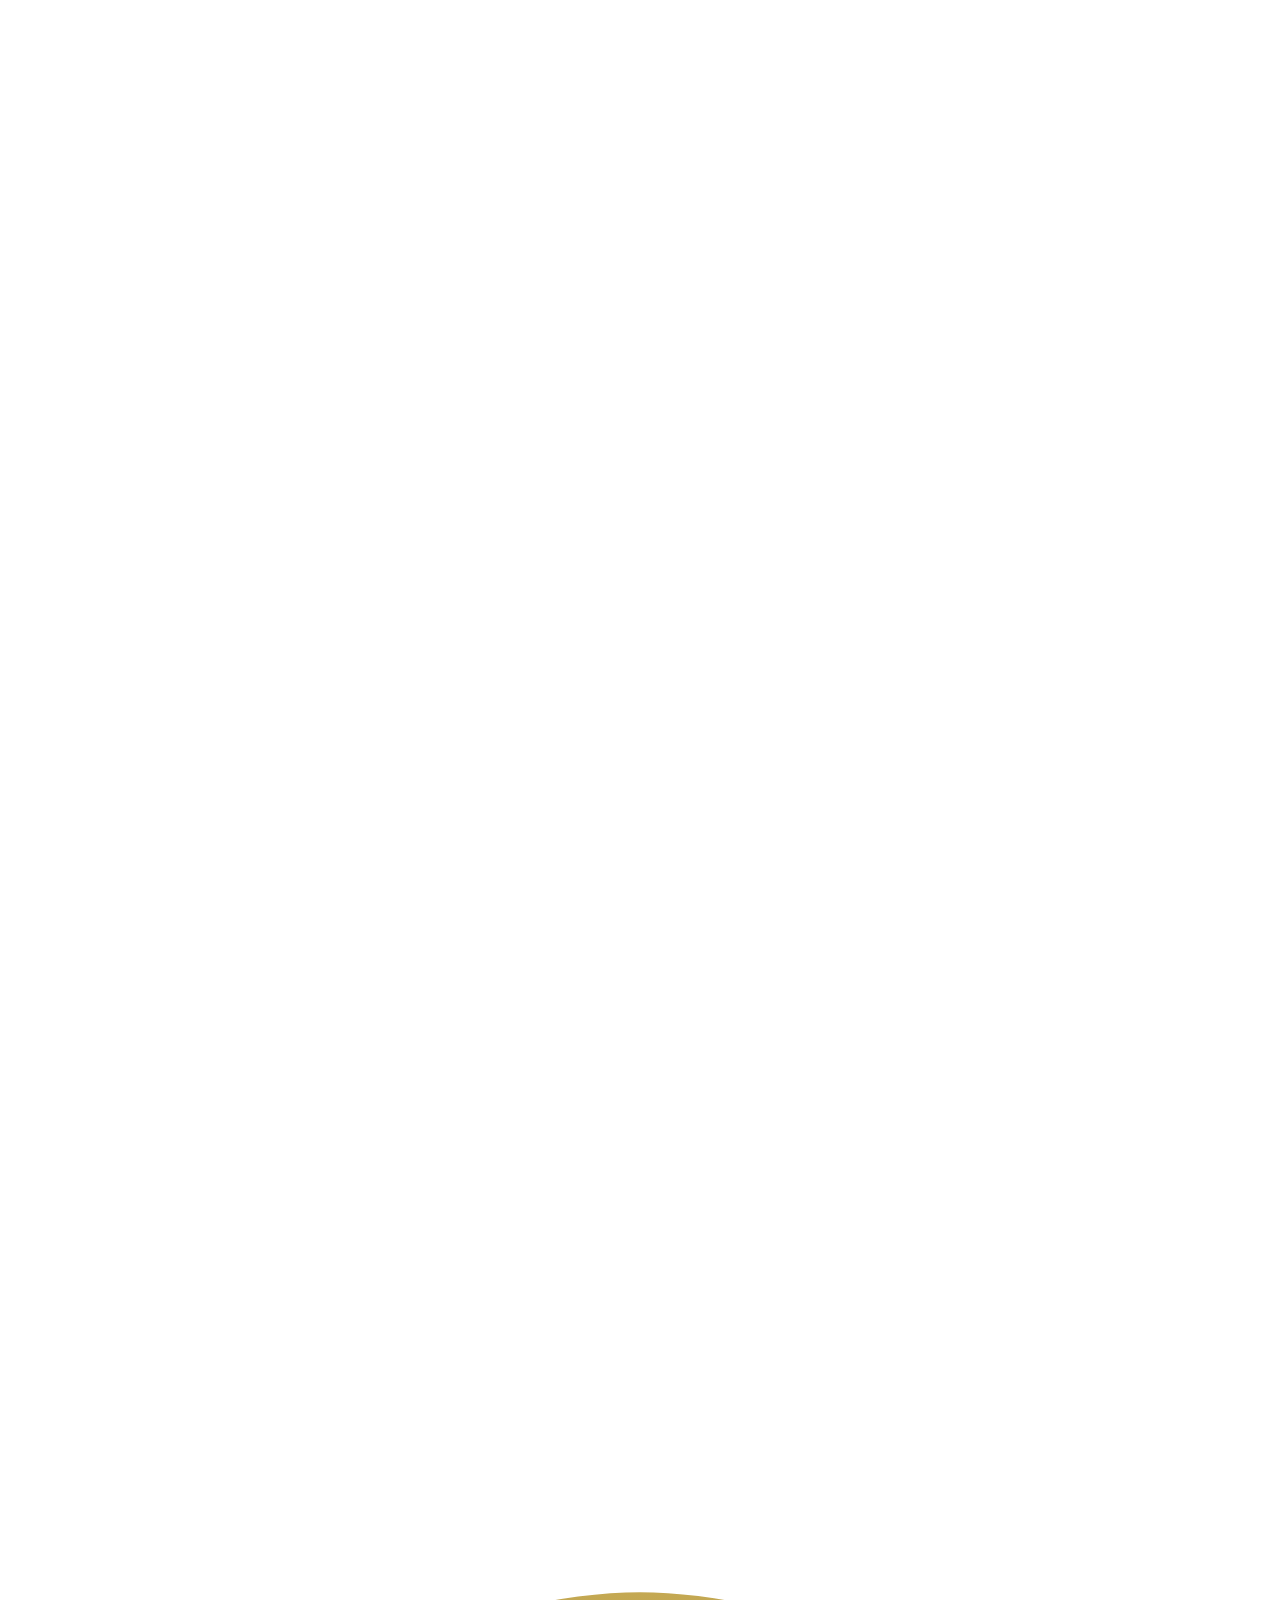
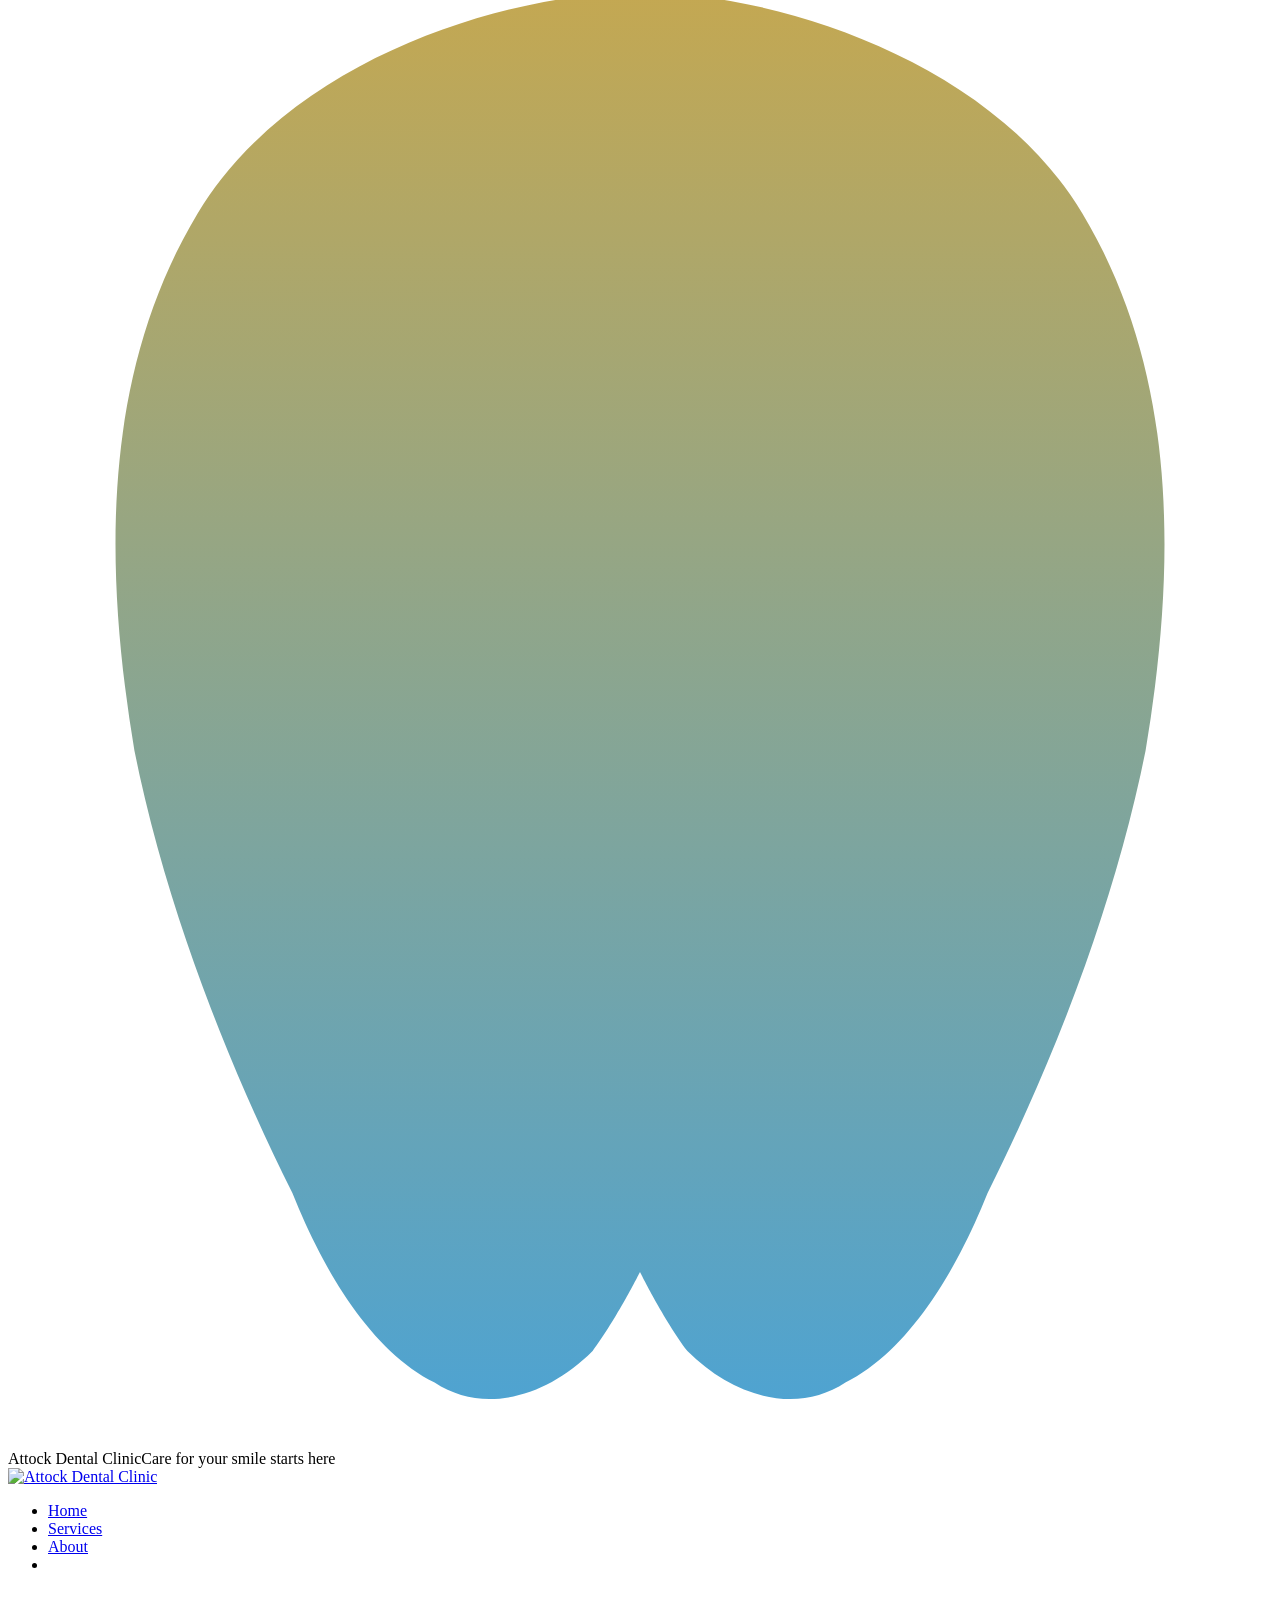
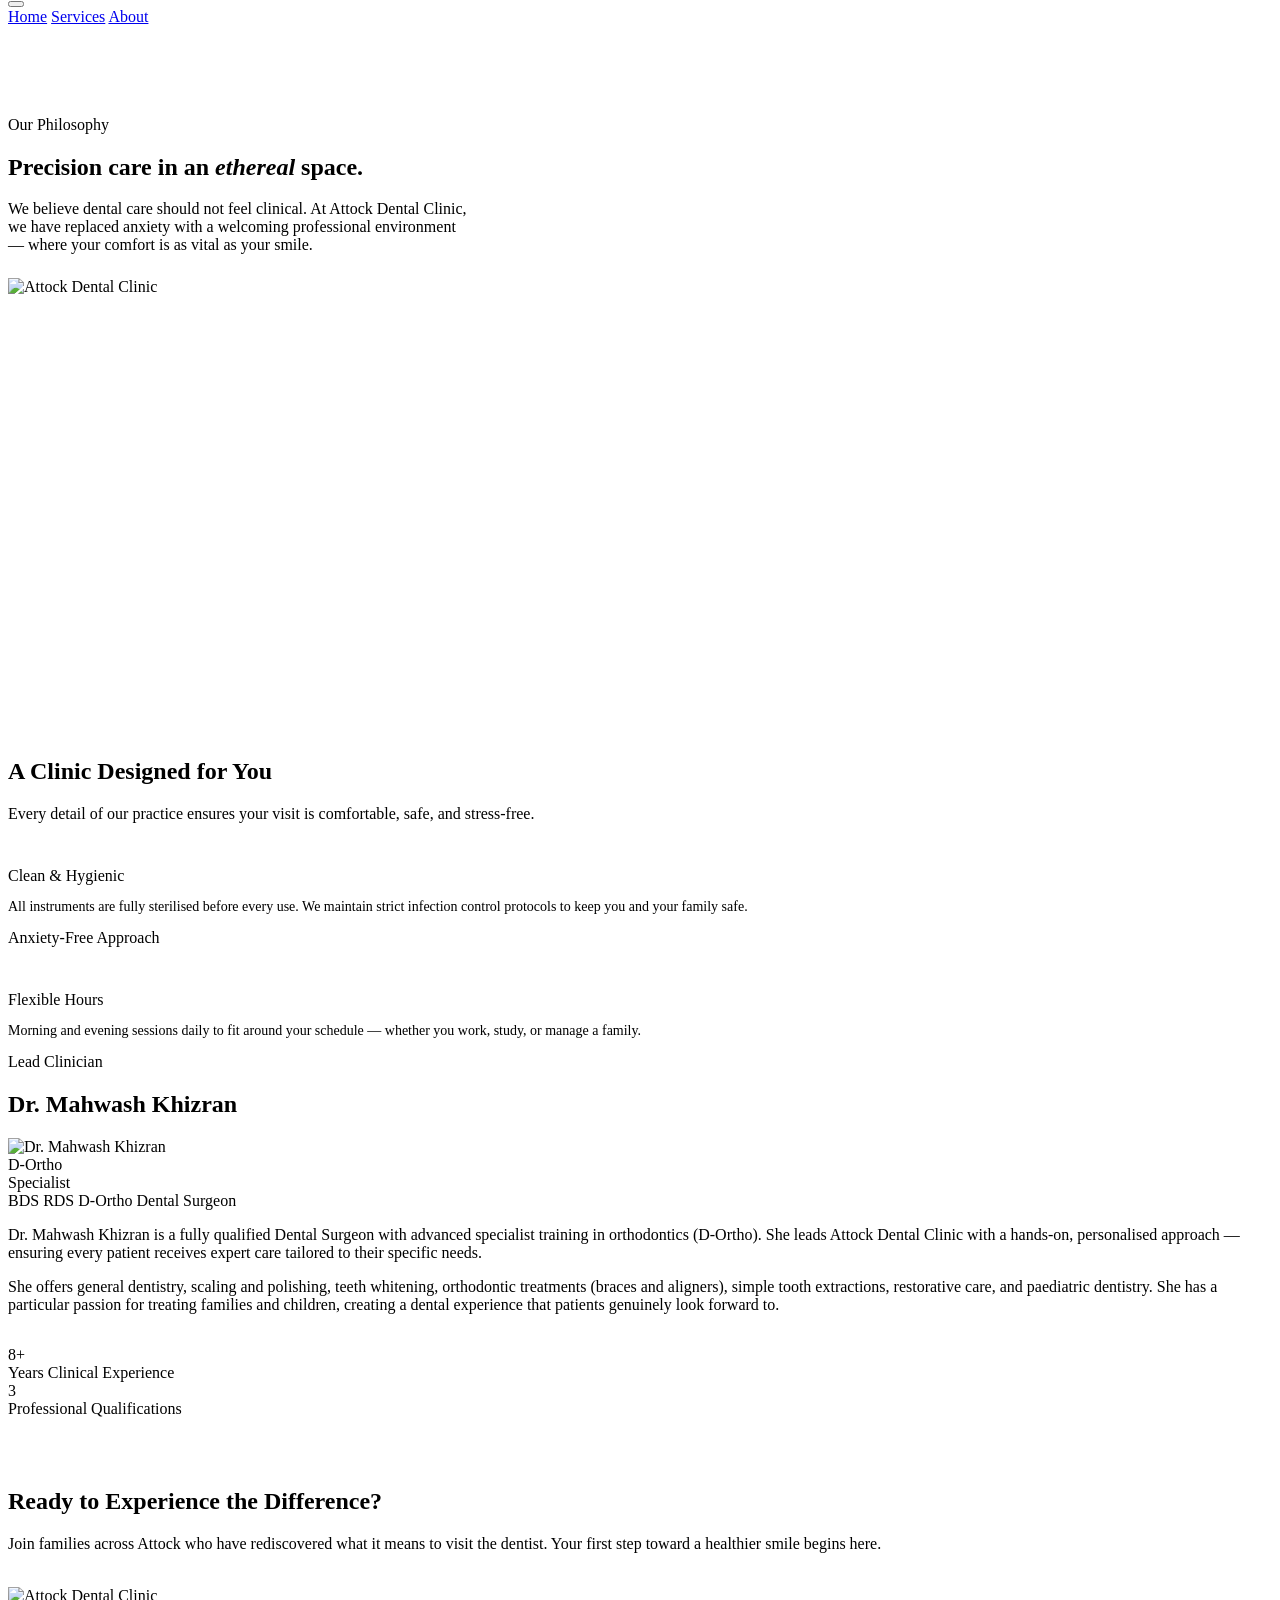
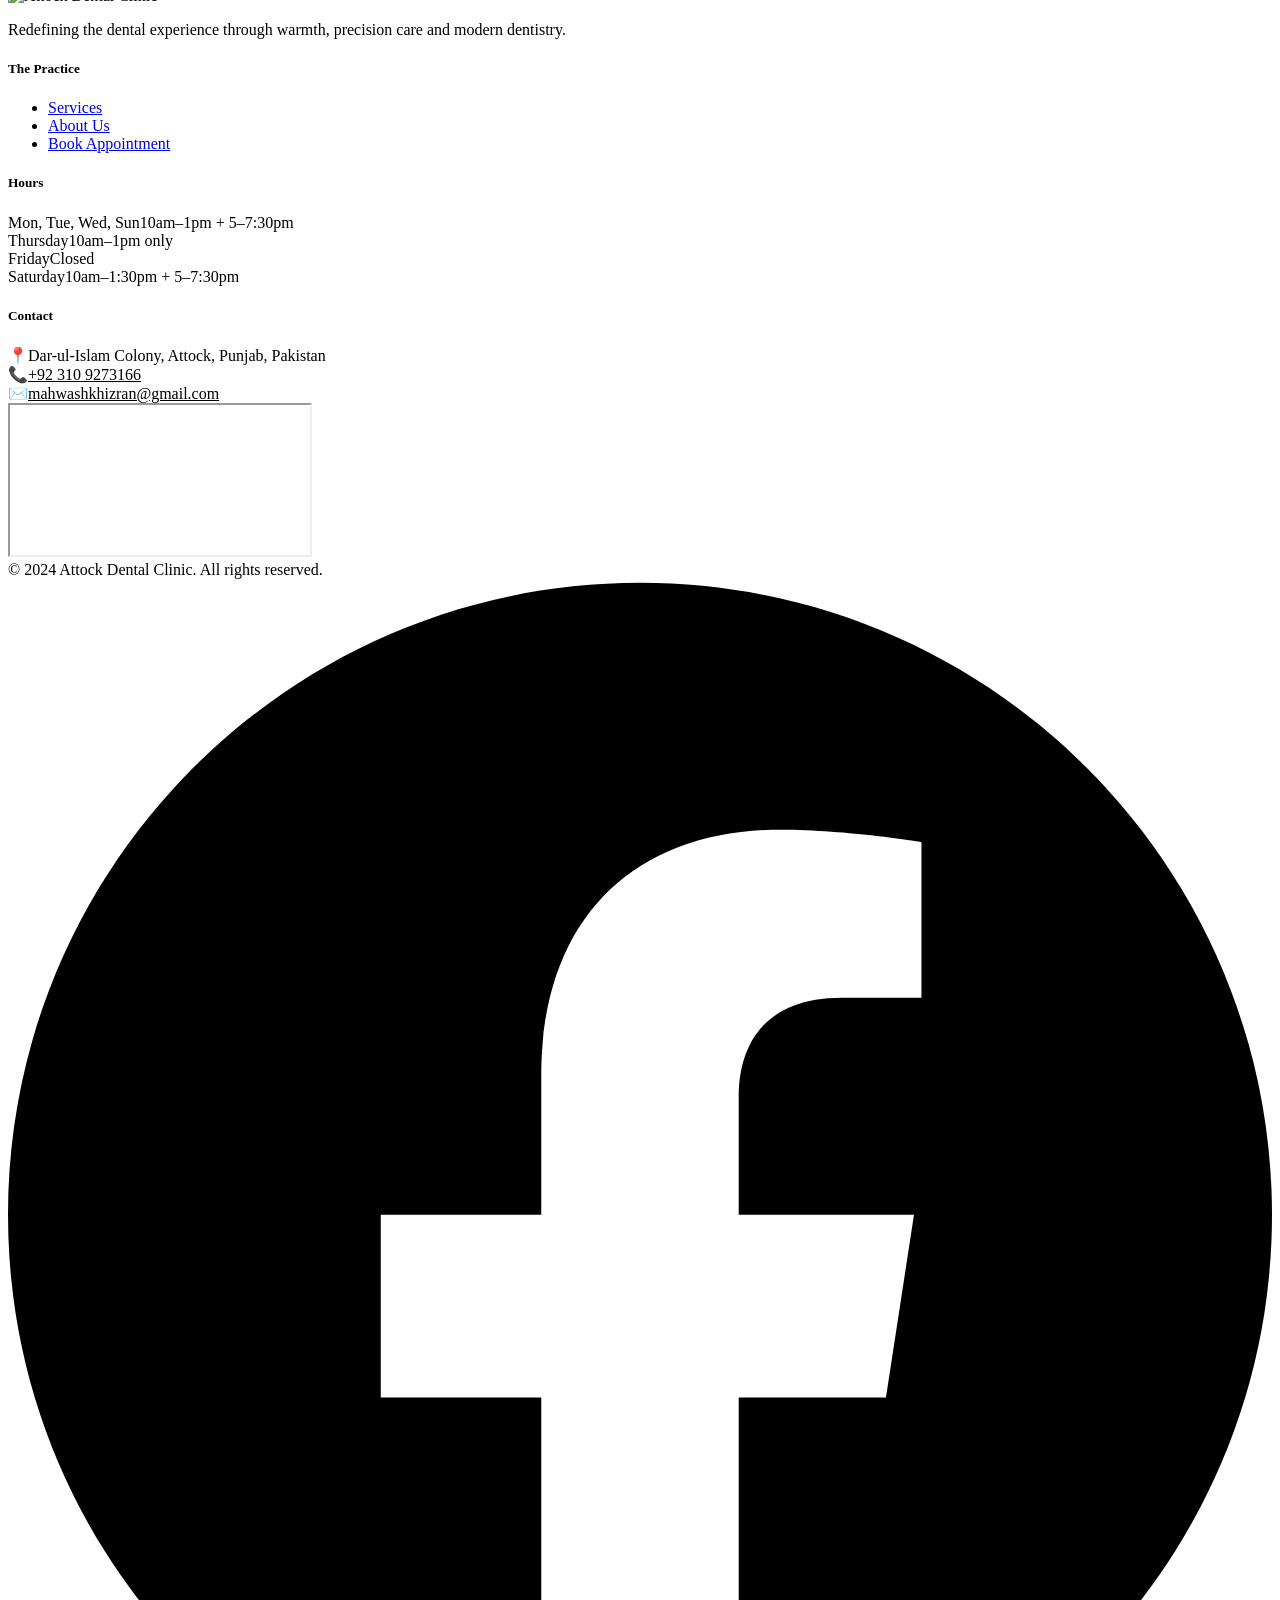
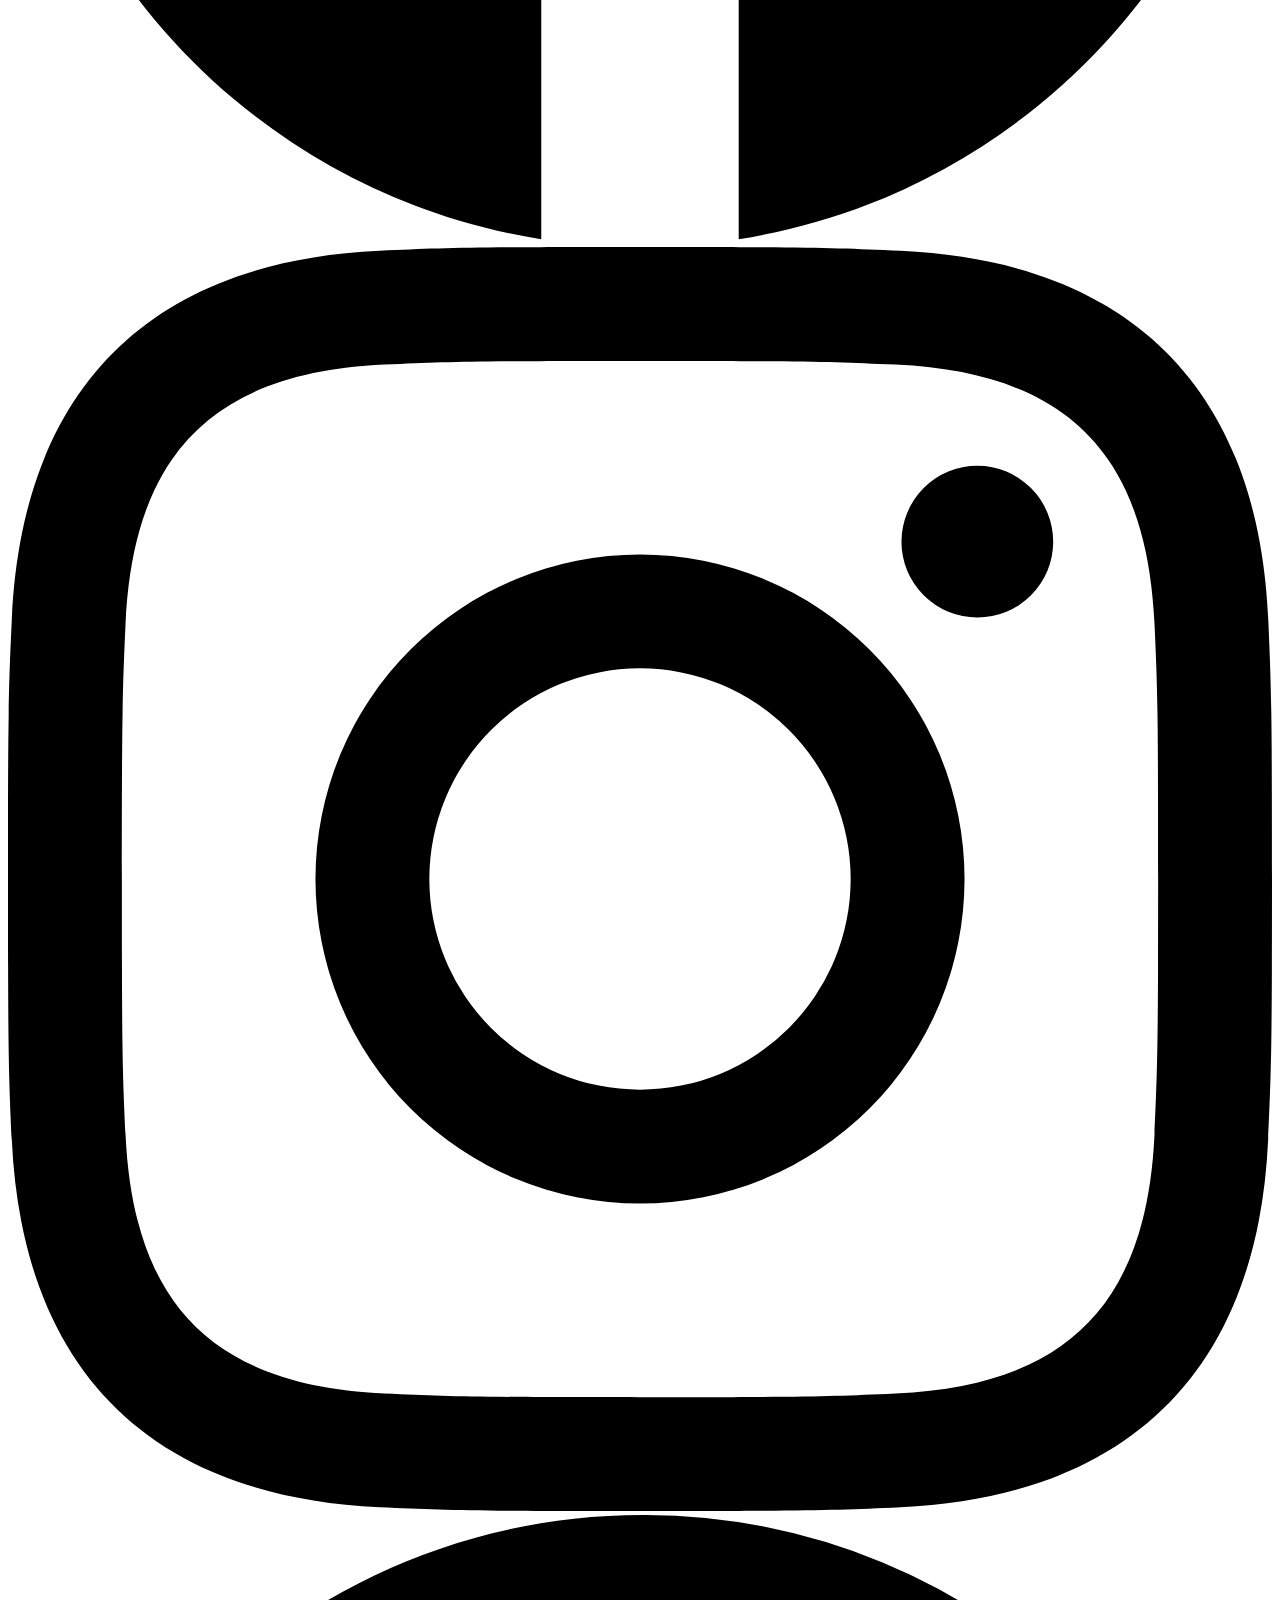
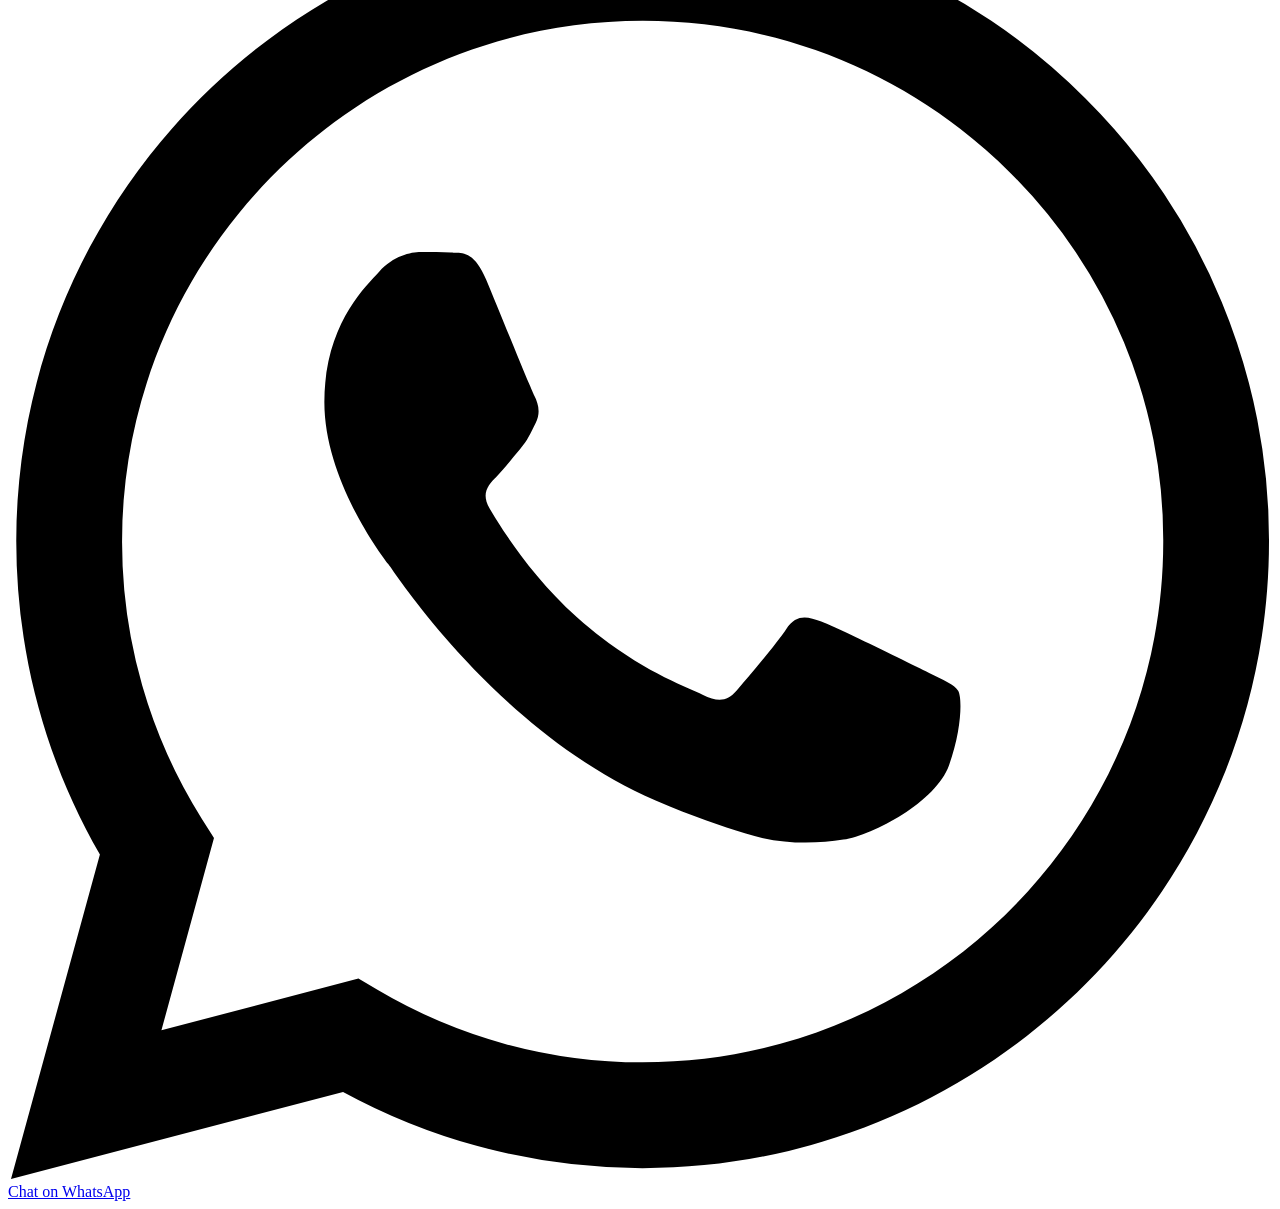
==== commit f7d5ddbb: "Add files via upload" ====
--- a/about.html
+++ b/about.html
@@ -1,240 +1,177 @@
 <!DOCTYPE html>
 <html lang="en">
 <head>
-  <meta charset="UTF-8" />
-  <meta name="viewport" content="width=device-width, initial-scale=1.0" />
-  <title>About Us — Attock Dental Clinic</title>
-  <meta name="description" content="Learn about Attock Dental Clinic and Dr. Mahwash Khizran — a qualified Dental Surgeon with BDS, RDS, and D-Ortho specialisation based in Kamra Kalan." />
-  <link rel="icon" type="image/png" href="logo.png" />
-  <link rel="stylesheet" href="style.css" />
+  <meta charset="UTF-8"/>
+  <meta name="viewport" content="width=device-width, initial-scale=1.0"/>
+  <title>About — Attock Dental Clinic</title>
+  <meta name="description" content="About Attock Dental Clinic and Dr. Mahwash Khizran — BDS, RDS, D-Ortho Dental Surgeon based in Attock."/>
+  <link rel="icon" type="image/png" href="assets/logo.png"/>
+  <link rel="stylesheet" href="css/style.css"/>
 </head>
 <body>
+<div id="page-loader"><div class="loader-tooth-wrap"><svg class="tooth-outline" viewBox="0 0 80 96" fill="none" xmlns="http://www.w3.org/2000/svg"><path d="M40 4C32 4 18 8 12 18C6 28 6 40 8 52C10 62 14 72 18 80C20 85 23 90 27 92C30 94 34 93 37 90C38.5 88 40 85 40 85C40 85 41.5 88 43 90C46 93 50 94 53 92C57 90 60 85 62 80C66 72 70 62 72 52C74 40 74 28 68 18C62 8 48 4 40 4Z" stroke="rgba(255,255,255,0.2)" stroke-width="2" fill="none"/></svg><div class="tooth-fill-wrap"><svg viewBox="0 0 80 96" fill="none" xmlns="http://www.w3.org/2000/svg" style="width:100%;height:100%;"><defs><linearGradient id="toothGrad" x1="0" y1="96" x2="0" y2="0" gradientUnits="userSpaceOnUse"><stop offset="0%" stop-color="#4BA3D5"/><stop offset="100%" stop-color="#C9A84C"/></linearGradient></defs><path d="M40 4C32 4 18 8 12 18C6 28 6 40 8 52C10 62 14 72 18 80C20 85 23 90 27 92C30 94 34 93 37 90C38.5 88 40 85 40 85C40 85 41.5 88 43 90C46 93 50 94 53 92C57 90 60 85 62 80C66 72 70 62 72 52C74 40 74 28 68 18C62 8 48 4 40 4Z" fill="url(#toothGrad)"/></svg></div><div class="tooth-shine"></div><div class="loader-sparkles"><span class="sparkle"></span><span class="sparkle"></span><span class="sparkle"></span><span class="sparkle"></span><span class="sparkle"></span></div></div><div class="loader-brand"><span class="loader-brand-name">Attock Dental Clinic</span><span class="loader-brand-sub">Care for your smile starts here</span></div><div class="loader-bar"><div class="loader-progress"></div></div></div>
+<nav class="navbar">
+  <div class="navbar-inner">
+    <a href="index.html" class="navbar-logo"><img src="assets/logo.png" alt="Attock Dental Clinic"/></a>
+    <ul class="nav-links">
+      <li><a href="index.html">Home</a></li>
+      <li><a href="services.html">Services</a></li>
+      <li><a href="about.html">About</a></li>
+      <li><a href="book.html" class="btn btn-primary nav-cta" style="color:#fff!important;">Book Now</a></li>
+    </ul>
+    <button class="hamburger" aria-label="Menu"><span></span><span></span><span></span></button>
+  </div>
+</nav>
+<div class="mobile-menu">
+  <a href="index.html">Home</a>
+  <a href="services.html">Services</a>
+  <a href="about.html">About</a>
+  <a href="book.html" class="btn btn-primary" style="color:#fff!important;">Book Appointment</a>
+</div>
 
-  <!-- NAVBAR -->
-  <nav class="navbar">
-    <div class="navbar-inner">
-      <a href="index.html" class="navbar-logo">
-        <img src="logo.png" alt="Attock Dental Clinic" />
-      </a>
-      <ul class="nav-links">
-        <li><a href="index.html">Home</a></li>
-        <li><a href="services.html">Services</a></li>
-        <li><a href="about.html">About</a></li>
-        <li><a href="book.html" class="btn btn-primary nav-cta">Book Now</a></li>
-      </ul>
-      <button class="hamburger" aria-label="Toggle menu"><span></span><span></span><span></span></button>
-    </div>
-  </nav>
-  <div class="mobile-menu">
-    <a href="index.html">Home</a>
-    <a href="services.html">Services</a>
-    <a href="about.html">About</a>
-    <a href="book.html" class="btn btn-primary">Book Appointment</a>
-  </div>
+<div class="page-wrapper">
 
-  <div class="page-wrapper">
-
-    <!-- HERO -->
-    <section class="hero-page" style="padding:90px 0 60px;">
-      <div class="container">
-        <div class="grid-2" style="gap:60px; align-items:center;">
-          <div>
-            <div class="badge"><span class="badge-dot"></span>Our Philosophy</div>
-            <h1>Precision care in an <em class="italic-accent">ethereal</em> space.</h1>
-            <p style="margin:18px 0 24px; font-size:1rem; max-width:460px;">We believe dental care shouldn't feel like a chore. At Attock Dental Clinic, we've replaced clinical anxiety with a welcoming, professional environment — where your comfort is as vital as your smile.</p>
-            <div style="display:flex; align-items:center; gap:12px; padding:14px 18px; background:var(--gold-bg); border-left:3px solid var(--gold); border-radius:var(--r-sm);">
-              <span style="font-size:1.2rem;">💛</span>
-              <em style="font-size:0.85rem; color:var(--text-mid);">"Healing begins the moment you step through our doors."</em>
-            </div>
-          </div>
-          <div>
-            <div style="border-radius:var(--r-xl); overflow:hidden; height:420px; box-shadow:var(--shadow-lg); background:linear-gradient(160deg,#d4e4f7,#f0f4fa); position:relative;">
-              <div style="position:absolute; inset:0; background:linear-gradient(135deg,rgba(27,52,100,0.08),rgba(75,163,213,0.08));"></div>
-              <div style="display:flex; align-items:center; justify-content:center; height:100%; font-size:5rem; opacity:0.35;">🏥</div>
-              <div style="position:absolute; bottom:24px; left:24px; right:24px;">
-                <div style="background:white; border-radius:var(--r-md); padding:16px 18px; box-shadow:var(--shadow-sm);">
-                  <strong style="font-size:0.85rem; color:var(--navy);">Attock Dental Clinic</strong>
-                  <p style="font-size:0.75rem; margin:4px 0 0; color:var(--text-mid);">Serving Kamra Kalan & surrounding areas since establishment</p>
-                </div>
-              </div>
-            </div>
+  <section class="hero-page" style="padding:90px 0 60px;">
+    <div class="hero-page-bg"></div>
+    <div class="container">
+      <div class="grid-2" style="gap:60px; align-items:center; position:relative; z-index:1;">
+        <div>
+          <div class="badge"><span class="badge-dot"></span>Our Philosophy</div>
+          <h1>Precision care in an <em class="italic-accent">ethereal</em> space.</h1>
+          <p style="margin:18px 0 24px; font-size:1rem; max-width:460px;">We believe dental care should not feel clinical. At Attock Dental Clinic, we have replaced anxiety with a welcoming professional environment — where your comfort is as vital as your smile.</p>
+        </div>
+        <div>
+          <div style="border-radius:var(--r-xl); overflow:hidden; height:400px; box-shadow:var(--shadow-lg);">
+            <img src="https://images.unsplash.com/photo-1629909615957-be38d48fbbe4?w=800&auto=format&fit=crop&q=80" alt="Attock Dental Clinic" style="width:100%; height:100%; object-fit:cover;"/>
           </div>
         </div>
       </div>
-    </section>
+    </div>
+  </section>
 
-    <!-- SANCTUARY OF COMFORT -->
-    <section class="section" style="background:var(--bg-section);">
-      <div class="container">
-        <div class="section-header reveal">
-          <h2>A Clinic Designed for You</h2>
-          <p class="section-subtitle">Every detail of our practice is designed to ensure your visit is comfortable, safe, and stress-free.</p>
+  <!-- COMFORT -->
+  <section class="section" style="background:var(--bg-section);">
+    <div class="container">
+      <div class="section-header reveal">
+        <h2>A Clinic Designed for You</h2>
+        <div class="divider-line"></div>
+        <p class="section-subtitle">Every detail of our practice ensures your visit is comfortable, safe, and stress-free.</p>
+      </div>
+      <div class="grid-3" style="margin-top:44px;">
+        <div class="card reveal">
+          <div class="card-title">Clean & Hygienic</div>
+          <p style="font-size:0.875rem; color:var(--text-mid);">All instruments are fully sterilised before every use. We maintain strict infection control protocols to keep you and your family safe.</p>
         </div>
-        <div style="display:grid; grid-template-columns:1fr 1fr; gap:28px; margin-top:48px;" class="comfort-grid-custom">
-          <div class="card reveal">
-            <div class="card-icon">🌬️</div>
-            <div class="card-title">Clean & Hygienic Environment</div>
-            <p style="font-size:0.875rem; color:var(--text-mid);">All instruments are fully sterilised before every use. We maintain strict infection control protocols to keep you and your family safe.</p>
+        <div class="card card-navy reveal" style="transition-delay:0.1s;">
+          <div class="card-title">Anxiety-Free Approach</div>
+          <p style="font-size:0.875rem; color:rgba(255,255,255,0.8);">Dr. Mahwash takes time to explain every step of your treatment so you feel informed, respected, and at ease throughout.</p>
+        </div>
+        <div class="card reveal" style="transition-delay:0.2s;">
+          <div class="card-title">Flexible Hours</div>
+          <p style="font-size:0.875rem; color:var(--text-mid);">Morning and evening sessions daily to fit around your schedule — whether you work, study, or manage a family.</p>
+        </div>
+      </div>
+    </div>
+  </section>
+
+  <!-- DOCTOR -->
+  <section class="section doctor-section">
+    <div class="container">
+      <div style="margin-bottom:8px;">
+        <span class="section-label">Lead Clinician</span>
+        <h2>Dr. Mahwash Khizran</h2>
+      </div>
+      <div class="doctor-grid">
+        <div class="doctor-photo-wrap reveal">
+          <div class="doctor-photo">
+            <img src="assets/profile.jpg" alt="Dr. Mahwash Khizran"/>
           </div>
-          <div class="card reveal" style="transition-delay:0.1s;">
-            <div class="card-icon">💺</div>
-            <div class="card-title">Comfortable Treatment Chair</div>
-            <p style="font-size:0.875rem; color:var(--text-mid);">Modern dental equipment and comfortable seating to make your time in the clinic as relaxed and painless as possible.</p>
+          <div class="doctor-award-badge">D-Ortho<br/>Specialist</div>
+        </div>
+        <div class="reveal" style="transition-delay:0.15s;">
+          <div class="doctor-degrees">
+            <span class="degree-tag">BDS</span>
+            <span class="degree-tag">RDS</span>
+            <span class="degree-tag">D-Ortho</span>
+            <span class="degree-tag">Dental Surgeon</span>
           </div>
-          <div class="card card-navy reveal" style="transition-delay:0.2s;">
-            <div class="card-icon">🧘</div>
-            <div class="card-title">Anxiety-Free Approach</div>
-            <p style="font-size:0.875rem; color:rgba(255,255,255,0.8);">Dr. Mahwash takes time to explain every step of your treatment, ensuring you feel informed, respected, and at ease throughout.</p>
+          <p>Dr. Mahwash Khizran is a fully qualified Dental Surgeon with advanced specialist training in orthodontics (D-Ortho). She leads Attock Dental Clinic with a hands-on, personalised approach — ensuring every patient receives expert care tailored to their specific needs.</p>
+          <p style="margin-top:12px;">She offers general dentistry, scaling and polishing, teeth whitening, orthodontic treatments (braces and aligners), simple tooth extractions, restorative care, and paediatric dentistry. She has a particular passion for treating families and children, creating a dental experience that patients genuinely look forward to.</p>
+          <div class="doctor-stats" style="margin-top:32px;">
+            <div class="stat-item"><div class="stat-num">8+</div><div class="stat-label">Years Clinical Experience</div></div>
+            <div class="stat-item"><div class="stat-num">3</div><div class="stat-label">Professional Qualifications</div></div>
           </div>
-          <div class="card reveal" style="transition-delay:0.3s;">
-            <div class="card-icon">📅</div>
-            <div class="card-title">Flexible Appointment Hours</div>
-            <p style="font-size:0.875rem; color:var(--text-mid);">Two sessions daily — morning and evening — to fit around your schedule, whether you work, study, or manage a family.</p>
+          <div style="margin-top:32px;">
+            <a href="book.html" class="btn btn-primary" style="color:#fff!important;">Book Appointment</a>
           </div>
         </div>
       </div>
-    </section>
+    </div>
+  </section>
 
-    <!-- DOCTOR SECTION -->
-    <section class="section doctor-section">
-      <div class="container">
-        <div class="section-header reveal" style="text-align:left;">
-          <span class="section-label">Lead Clinician</span>
-          <h2>Masters of the Craft</h2>
-          <p style="margin-top:10px; max-width:520px;">Dr. Mahwash Khizran brings dedicated clinical expertise and a compassionate, patient-first philosophy to every appointment.</p>
-        </div>
-        <div class="doctor-grid">
-          <div class="doctor-photo-wrap reveal">
-            <div class="doctor-photo">
-              <img src="profile.jpg" alt="Dr. Mahwash Khizran — Dental Surgeon, Attock Dental Clinic" style="object-fit:contain; object-position:center bottom; background:var(--navy);" />
-            </div>
-            <div class="doctor-award-badge">
-              D-Ortho<br/>Specialist
-            </div>
-          </div>
-          <div class="doctor-info reveal" style="transition-delay:0.15s;">
-            <h2 style="font-size:2.2rem;">Dr. Mahwash Khizran</h2>
-            <div class="doctor-degrees">
-              <span class="degree-tag">BDS</span>
-              <span class="degree-tag">RDS</span>
-              <span class="degree-tag">D-Ortho</span>
-              <span class="degree-tag">Dental Surgeon</span>
-            </div>
-            <p>Dr. Mahwash Khizran is a fully qualified Dental Surgeon with advanced specialist training in orthodontics (D-Ortho). She leads Attock Dental Clinic with a hands-on, personalised approach — ensuring every patient receives expert care tailored to their specific dental needs.</p>
-            <p style="margin-top:12px;">With experience across general dentistry, cosmetic procedures, and orthodontic treatments, Dr. Mahwash is equipped to handle a wide range of cases — from simple check-ups to complex braces and restorative work. She has a particular passion for treating families and children, creating a dental experience that patients actually look forward to.</p>
-            <div class="doctor-stats" style="margin-top:32px;">
-              <div class="stat-item">
-                <div class="stat-num">8+</div>
-                <div class="stat-label">Years of Clinical<br/>Experience</div>
-              </div>
-              <div class="stat-item">
-                <div class="stat-num">3</div>
-                <div class="stat-label">Professional<br/>Qualifications</div>
-              </div>
-              <div class="stat-item">
-                <div class="stat-num">★★★★★</div>
-                <div class="stat-label">Google Business<br/>Rating</div>
-              </div>
-            </div>
-            <div style="margin-top:32px;">
-              <a href="book.html" class="btn btn-primary">Book Appointment with Dr. Mahwash</a>
-            </div>
+  <!-- CTA -->
+  <section class="cta-section">
+    <div class="container">
+      <div class="cta-banner reveal">
+        <div class="cta-inner">
+          <h2>Ready to Experience the Difference?</h2>
+          <p>Join families across Attock who have rediscovered what it means to visit the dentist. Your first step toward a healthier smile begins here.</p>
+          <div class="cta-btns">
+            <a href="book.html" class="btn btn-primary btn-lg" style="color:#fff!important;">Book Your Visit</a>
+            <a href="services.html" class="btn btn-outline-white" style="color:#fff!important;">View All Services</a>
           </div>
         </div>
       </div>
-    </section>
+    </div>
+  </section>
 
-    <!-- VALUES -->
-    <section class="section" style="background:var(--bg-section);">
-      <div class="container">
-        <div class="section-header reveal">
-          <h2>Our Core Values</h2>
-          <p class="section-subtitle">The principles that guide every aspect of care at Attock Dental Clinic.</p>
+  <footer class="footer">
+    <div class="container">
+      <div class="footer-grid">
+        <div class="footer-brand">
+          <img src="assets/logo.png" alt="Attock Dental Clinic"/>
+          <p>Redefining the dental experience through warmth, precision care and modern dentistry.</p>
         </div>
-        <div class="grid-3" style="margin-top:44px;">
-          <div class="card reveal">
-            <div style="font-size:2rem; margin-bottom:14px;">🎯</div>
-            <div class="card-title">Clinical Precision</div>
-            <p style="font-size:0.875rem; color:var(--text-mid);">Every diagnosis, treatment, and procedure is carried out with meticulous attention to detail and clinical accuracy.</p>
-          </div>
-          <div class="card reveal" style="transition-delay:0.1s;">
-            <div style="font-size:2rem; margin-bottom:14px;">🤝</div>
-            <div class="card-title">Patient-First Care</div>
-            <p style="font-size:0.875rem; color:var(--text-mid);">Your comfort, understanding, and long-term oral health are always the priority — not just completing a treatment.</p>
-          </div>
-          <div class="card reveal" style="transition-delay:0.2s;">
-            <div style="font-size:2rem; margin-bottom:14px;">💎</div>
-            <div class="card-title">Honest & Transparent</div>
-            <p style="font-size:0.875rem; color:var(--text-mid);">We explain all options clearly, offer honest recommendations, and never recommend unnecessary treatment.</p>
-          </div>
+        <div class="footer-col">
+          <h5>The Practice</h5>
+          <ul><li><a href="services.html">Services</a></li><li><a href="about.html">About Us</a></li><li><a href="book.html">Book Appointment</a></li></ul>
+        </div>
+        <div class="footer-col">
+          <h5>Hours</h5>
+          <div class="footer-hours-row"><span>Mon, Tue, Wed, Sun</span><span>10am–1pm + 5–7:30pm</span></div>
+          <div class="footer-hours-row"><span>Thursday</span><span>10am–1pm only</span></div>
+          <div class="footer-hours-row closed"><span>Friday</span><span>Closed</span></div>
+          <div class="footer-hours-row"><span>Saturday</span><span>10am–1:30pm + 5–7:30pm</span></div>
+        </div>
+        <div class="footer-col">
+          <h5>Contact</h5>
+          <div class="footer-contact-item"><span class="icon">📍</span><span>Dar-ul-Islam Colony, Attock, Punjab, Pakistan</span></div>
+          <div class="footer-contact-item"><span class="icon">📞</span><span><a href="tel:+923109273166" style="color:inherit;">+92 310 9273166</a></span></div>
+          <div class="footer-contact-item"><span class="icon">✉️</span><span><a href="mailto:mahwashkhizran@gmail.com" style="color:inherit;">mahwashkhizran@gmail.com</a></span></div>
         </div>
       </div>
-    </section>
-
-    <!-- CTA -->
-    <section class="cta-section">
-      <div class="container">
-        <div class="cta-banner reveal">
-          <div class="cta-inner">
-            <h2>Ready to Experience the Sanctuary?</h2>
-            <p>Join families across Kamra Kalan who have rediscovered what it means to visit the dentist. Your first step toward a healthier, more luminous smile begins here.</p>
-            <div class="cta-btns">
-              <a href="book.html" class="btn btn-primary btn-lg">Book Your Visit</a>
-              <a href="services.html" class="btn btn-outline-white">View All Services</a>
-            </div>
-          </div>
+      <div class="footer-map"><iframe src="https://maps.google.com/maps?q=Attock+Dental+Clinic+Dar-ul-Islam+Colony+Attock+Pakistan&t=&z=15&ie=UTF8&iwloc=&output=embed" loading="lazy" allowfullscreen title="Attock Dental Clinic"></iframe></div>
+      <div class="footer-bottom">
+        <span class="footer-copyright">© 2024 Attock Dental Clinic. All rights reserved.</span>
+        <div class="footer-social">
+          <a href="#" aria-label="Facebook"><svg viewBox="0 0 24 24"><path d="M24 12.073c0-6.627-5.373-12-12-12s-12 5.373-12 12c0 5.99 4.388 10.954 10.125 11.854v-8.385H7.078v-3.47h3.047V9.43c0-3.007 1.792-4.669 4.533-4.669 1.312 0 2.686.235 2.686.235v2.953H15.83c-1.491 0-1.956.925-1.956 1.874v2.25h3.328l-.532 3.47h-2.796v8.385C19.612 23.027 24 18.062 24 12.073z"/></svg></a>
+          <a href="#" aria-label="Instagram"><svg viewBox="0 0 24 24"><path d="M12 2.163c3.204 0 3.584.012 4.85.07 3.252.148 4.771 1.691 4.919 4.919.058 1.265.069 1.645.069 4.849 0 3.205-.012 3.584-.069 4.849-.149 3.225-1.664 4.771-4.919 4.919-1.266.058-1.644.07-4.85.07-3.204 0-3.584-.012-4.849-.07-3.26-.149-4.771-1.699-4.919-4.92-.058-1.265-.07-1.644-.07-4.849 0-3.204.013-3.583.07-4.849.149-3.227 1.664-4.771 4.919-4.919 1.266-.057 1.645-.069 4.849-.069zM12 0C8.741 0 8.333.014 7.053.072 2.695.272.273 2.69.073 7.052.014 8.333 0 8.741 0 12c0 3.259.014 3.668.072 4.948.2 4.358 2.618 6.78 6.98 6.98C8.333 23.986 8.741 24 12 24c3.259 0 3.668-.014 4.948-.072 4.354-.2 6.782-2.618 6.979-6.98.059-1.28.073-1.689.073-4.948 0-3.259-.014-3.667-.072-4.947-.196-4.354-2.617-6.78-6.979-6.98C15.668.014 15.259 0 12 0zm0 5.838a6.162 6.162 0 100 12.324 6.162 6.162 0 000-12.324zM12 16a4 4 0 110-8 4 4 0 010 8zm6.406-11.845a1.44 1.44 0 100 2.881 1.44 1.44 0 000-2.881z"/></svg></a>
         </div>
       </div>
-    </section>
+    </div>
+  </footer>
+</div>
 
-    <!-- FOOTER -->
-    <footer class="footer">
-      <div class="container">
-        <div class="footer-grid">
-          <div class="footer-brand">
-            <img src="logo.png" alt="Attock Dental Clinic" />
-            <p>Redefining the dental experience through an atmosphere of warmth, precision care and modern dentistry.</p>
-          </div>
-          <div class="footer-col">
-            <h5>The Practice</h5>
-            <ul>
-              <li><a href="services.html">Services</a></li>
-              <li><a href="about.html">About Us</a></li>
-              <li><a href="book.html">Book Appointment</a></li>
-            </ul>
-          </div>
-          <div class="footer-col">
-            <h5>Patient Portal</h5>
-            <ul>
-              <li><a href="book.html">New Patient Form</a></li>
-              <li><a href="#">Privacy Policy</a></li>
-              <li><a href="#">Terms of Service</a></li>
-              <li><a href="tel:+923109273166">Emergency Care</a></li>
-            </ul>
-          </div>
-          <div class="footer-col">
-            <h5>Contact</h5>
-            <div class="footer-contact-item"><span class="icon">📍</span><span>Dar-ul-Islam Colony, Attock, Punjab, Pakistan</span></div>
-            <div class="footer-contact-item"><span class="icon">📞</span><span><a href="tel:+923109273166" style="color:inherit;">+92 310 9273166</a></span></div>
-            <div class="footer-contact-item"><span class="icon">✉️</span><span><a href="mailto:mahwashkhizran@gmail.com" style="color:inherit;">mahwashkhizran@gmail.com</a></span></div>
-          </div>
-        </div>
-        <div class="footer-bottom">
-          <span class="footer-copyright">© 2024 Attock Dental Clinic. All rights reserved.</span>
-        </div>
-      </div>
-    </footer>
+<div class="floating-buttons">
+  <a href="https://wa.me/923109273166?text=Hello%2C%20I%20would%20like%20to%20book%20an%20appointment." target="_blank" rel="noopener" class="whatsapp-btn">
+    <svg viewBox="0 0 24 24"><path d="M17.472 14.382c-.297-.149-1.758-.867-2.03-.967-.273-.099-.471-.148-.67.15-.197.297-.767.966-.94 1.164-.173.199-.347.223-.644.075-.297-.15-1.255-.463-2.39-1.475-.883-.788-1.48-1.761-1.653-2.059-.173-.297-.018-.458.13-.606.134-.133.298-.347.446-.52.149-.174.198-.298.298-.497.099-.198.05-.371-.025-.52-.075-.149-.669-1.612-.916-2.207-.242-.579-.487-.5-.669-.51-.173-.008-.371-.01-.57-.01-.198 0-.52.074-.792.372-.272.297-1.04 1.016-1.04 2.479 0 1.462 1.065 2.875 1.213 3.074.149.198 2.096 3.2 5.077 4.487.709.306 1.262.489 1.694.625.712.227 1.36.195 1.871.118.571-.085 1.758-.719 2.006-1.413.248-.694.248-1.289.173-1.413-.074-.124-.272-.198-.57-.347m-5.421 7.403h-.004a9.87 9.87 0 01-5.031-1.378l-.361-.214-3.741.982.998-3.648-.235-.374a9.86 9.86 0 01-1.51-5.26c.001-5.45 4.436-9.884 9.888-9.884 2.64 0 5.122 1.03 6.988 2.898a9.825 9.825 0 012.893 6.994c-.003 5.45-4.437 9.884-9.885 9.884m8.413-18.297A11.815 11.815 0 0012.05 0C5.495 0 .16 5.335.157 11.892c0 2.096.547 4.142 1.588 5.945L.057 24l6.305-1.654a11.882 11.882 0 005.683 1.448h.005c6.554 0 11.89-5.335 11.893-11.893a11.821 11.821 0 00-3.48-8.413z"/></svg>
+    <span class="whatsapp-label">Chat on WhatsApp</span>
+  </a>
+</div>
 
-  </div>
-
-  <style>
-    @media(max-width:768px){
-      .comfort-grid-custom { grid-template-columns:1fr !important; }
-    }
-  </style>
-
-  <script src="content.js"></script>
-  <script src="dynamic.js"></script>
-  <script src="main.js"></script>
+<script src="js/loader.js"></script>
+<script src="data/content.js"></script>
+<script src="js/dynamic.js"></script>
+<script src="js/main.js"></script>
 </body>
 </html>
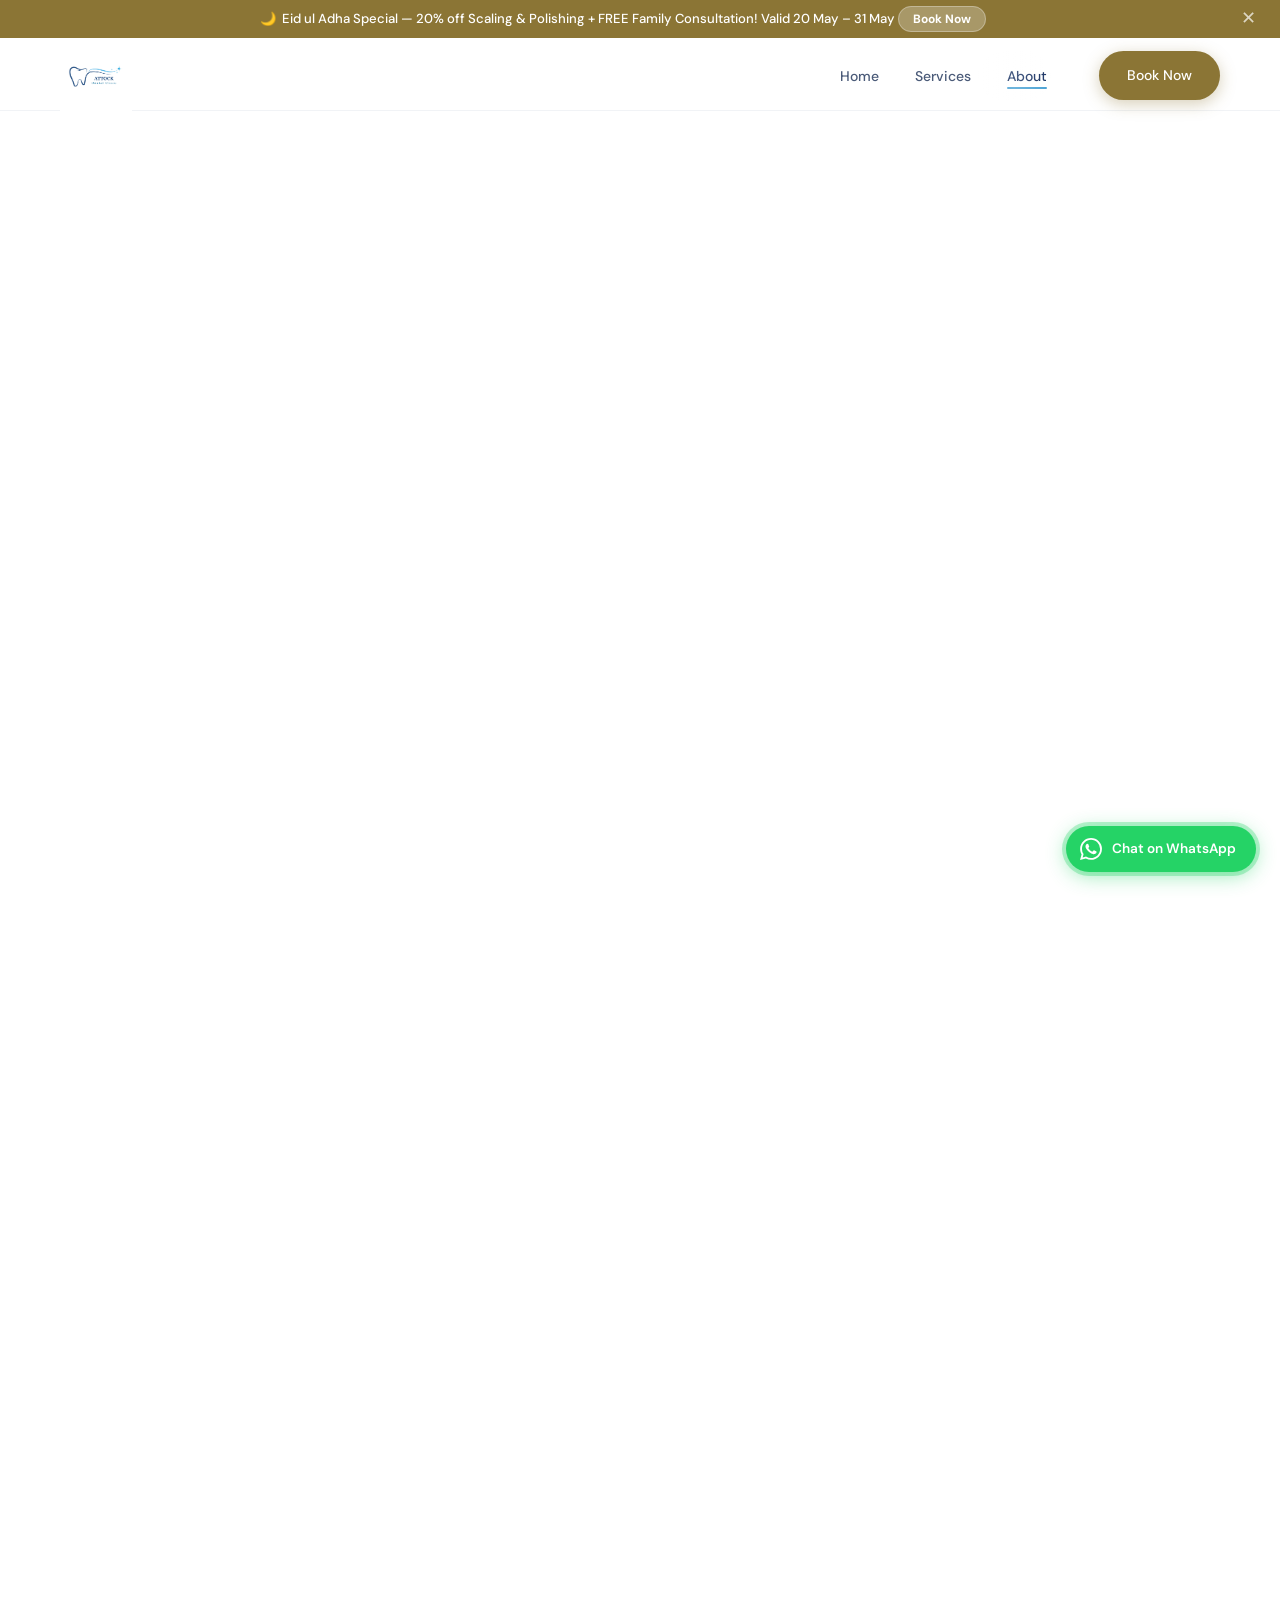
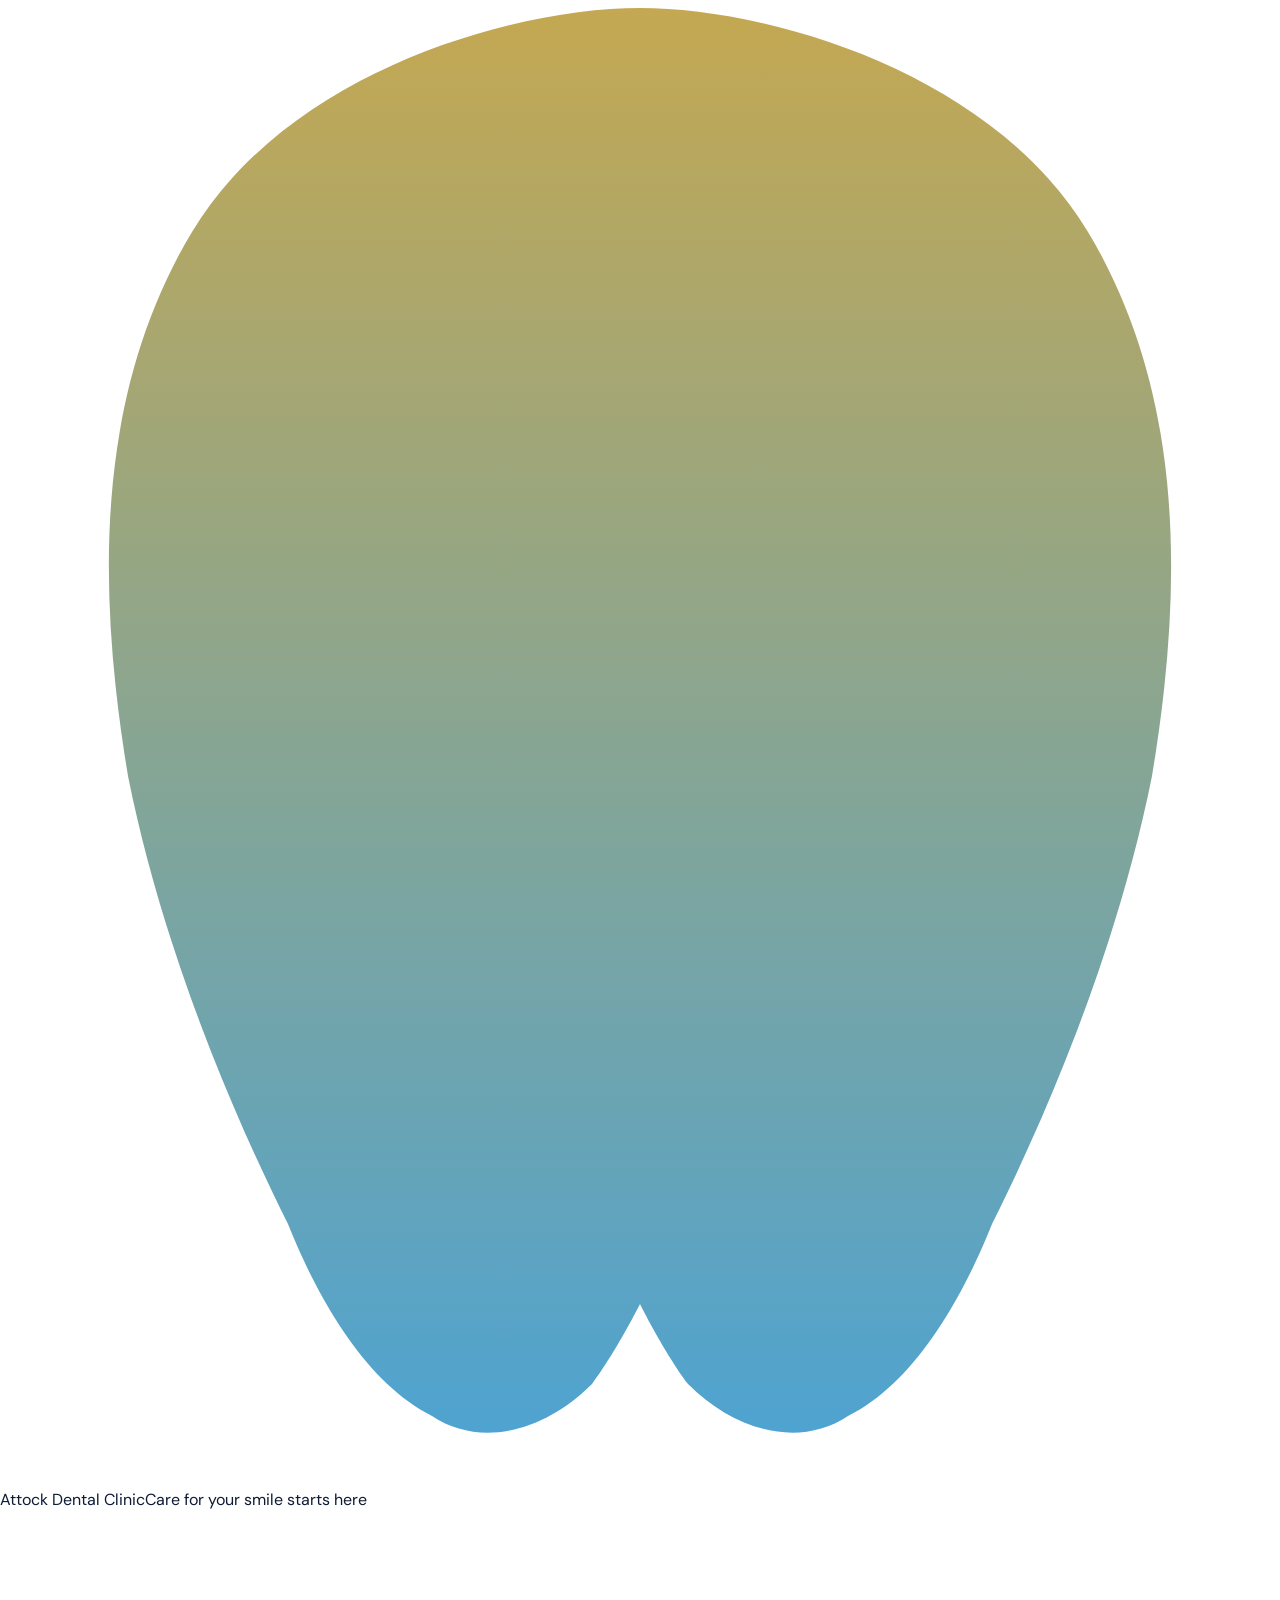
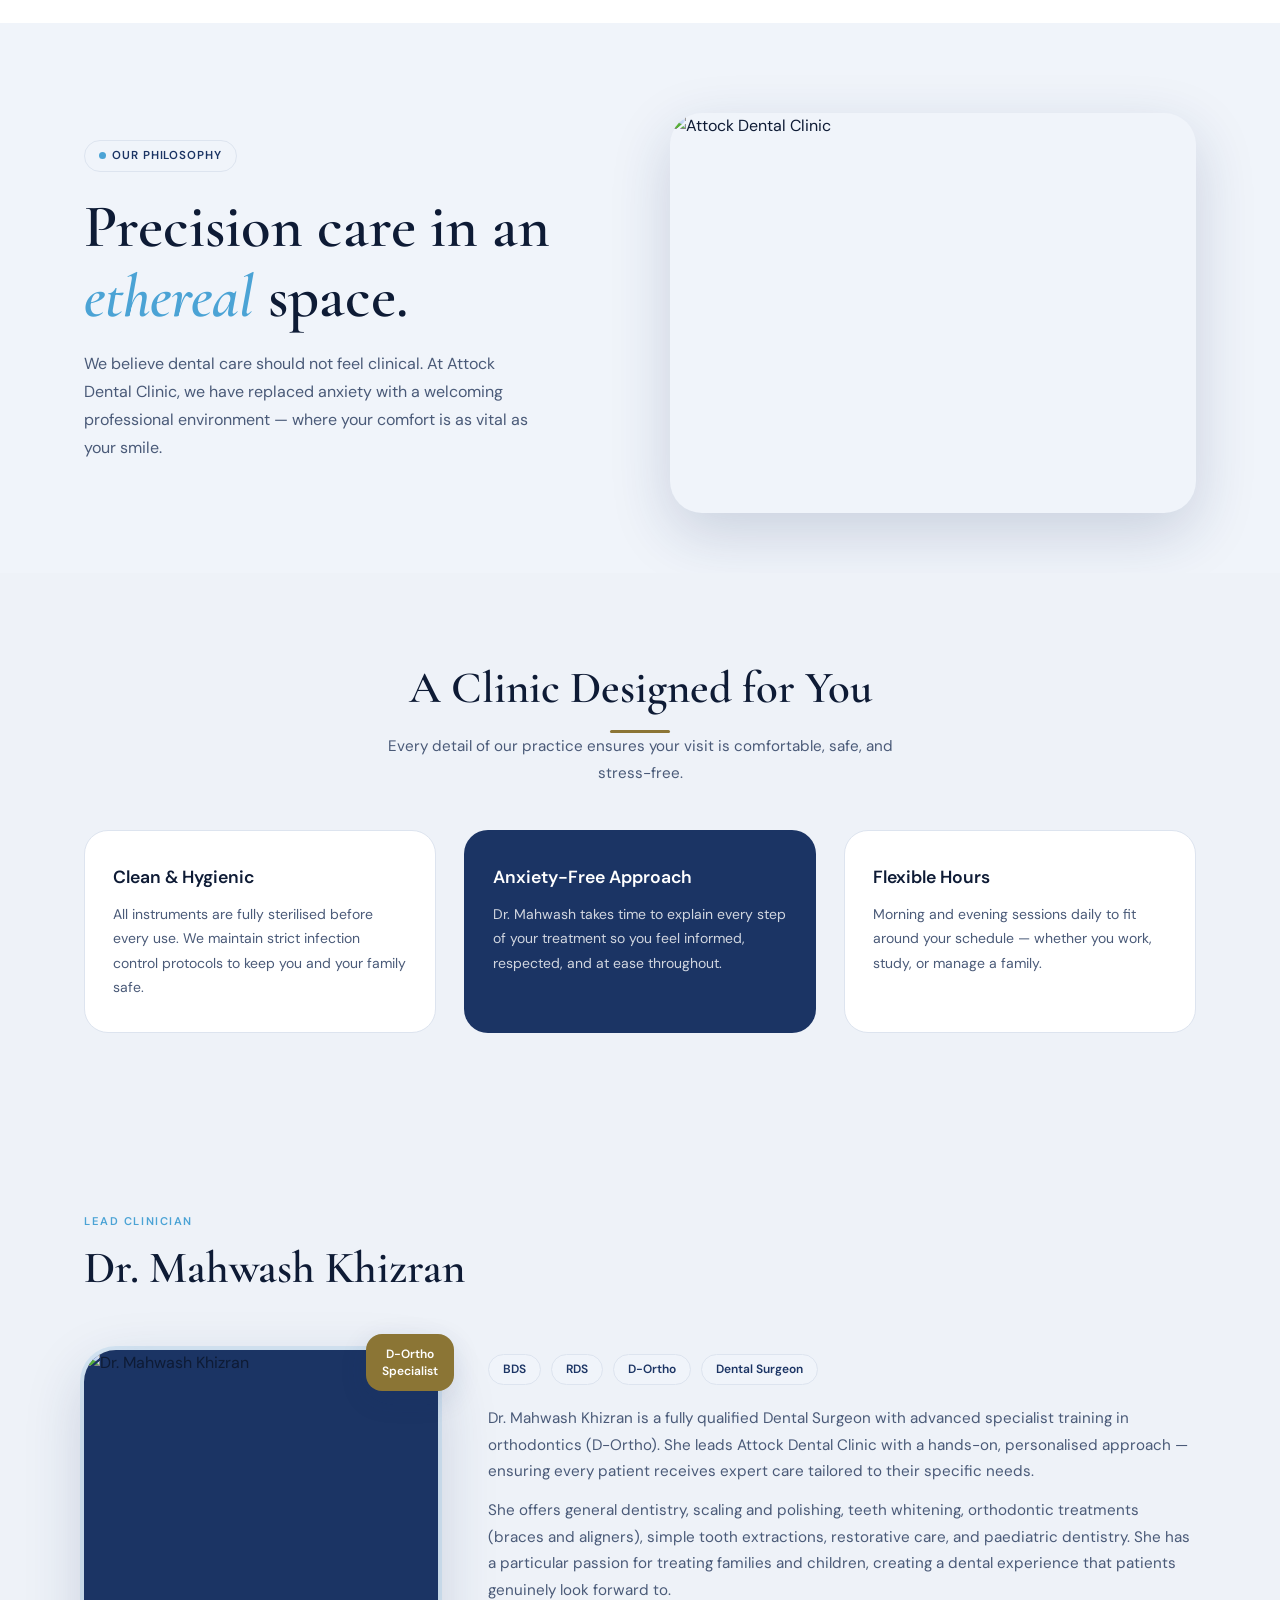
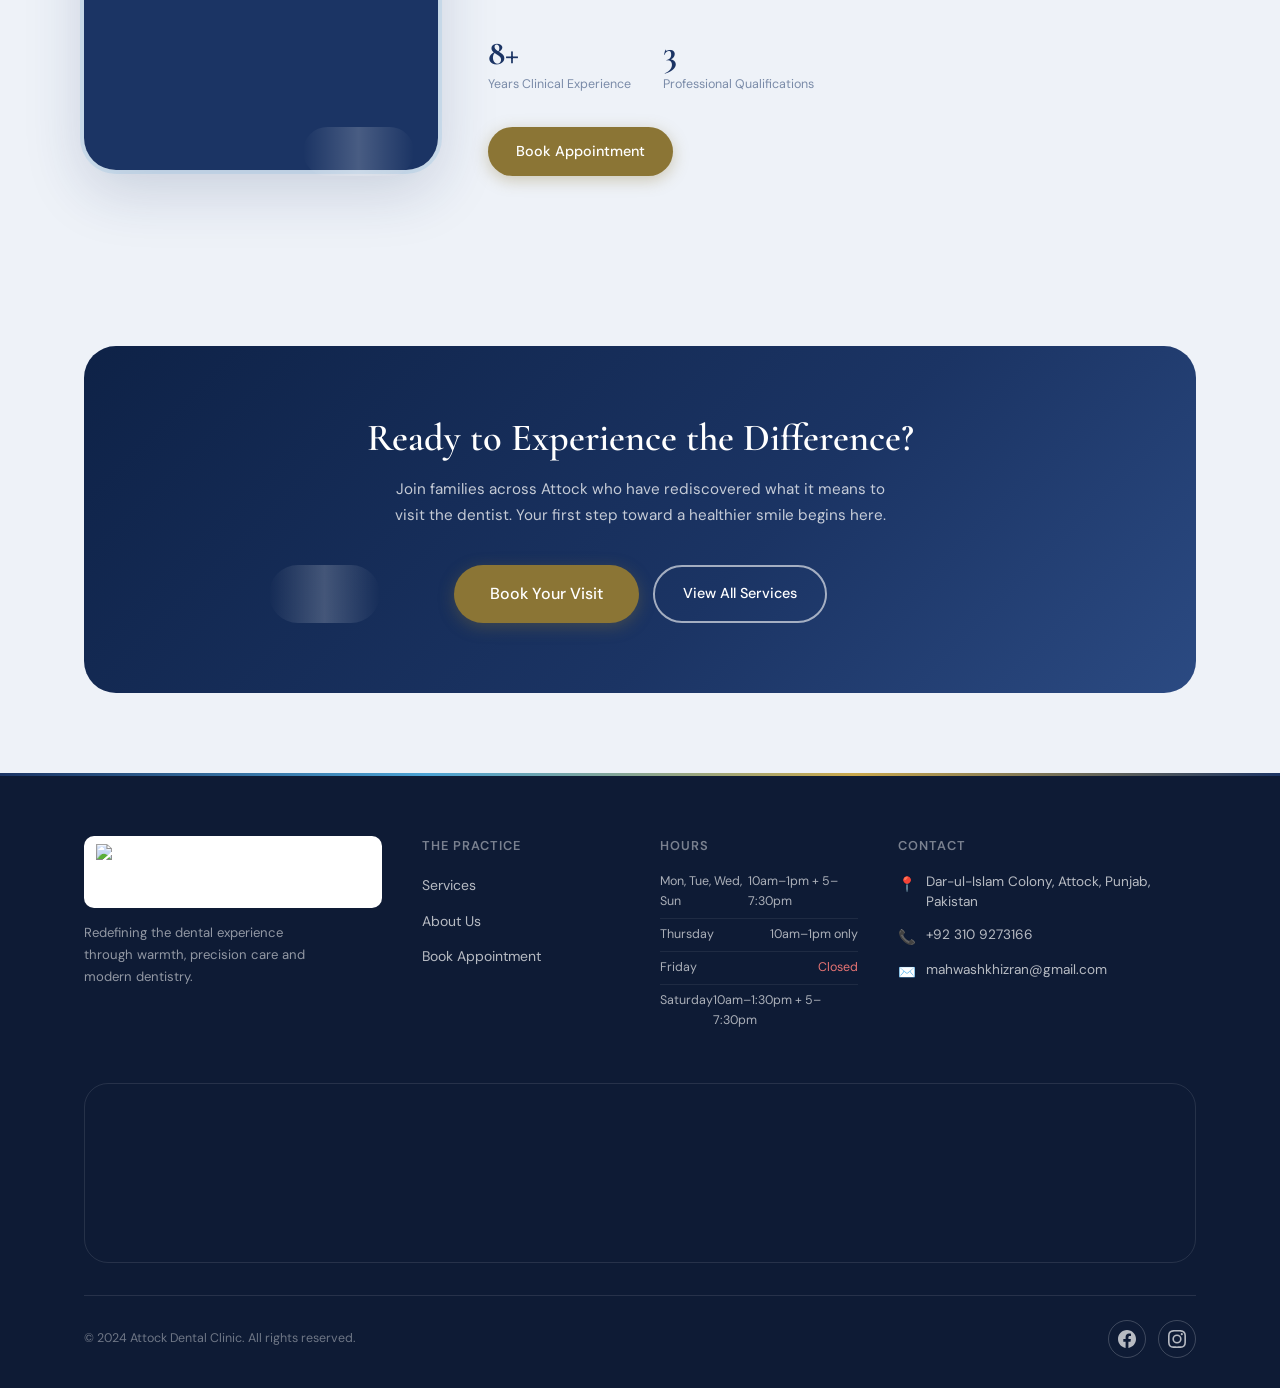
==== commit 65923905: "Update paths for logo and stylesheets in about.html" ====
--- a/about.html
+++ b/about.html
@@ -5,14 +5,14 @@
   <meta name="viewport" content="width=device-width, initial-scale=1.0"/>
   <title>About — Attock Dental Clinic</title>
   <meta name="description" content="About Attock Dental Clinic and Dr. Mahwash Khizran — BDS, RDS, D-Ortho Dental Surgeon based in Attock."/>
-  <link rel="icon" type="image/png" href="assets/logo.png"/>
-  <link rel="stylesheet" href="css/style.css"/>
+  <link rel="icon" type="image/png" href="logo.png"/>
+  <link rel="stylesheet" href="style.css"/>
 </head>
 <body>
 <div id="page-loader"><div class="loader-tooth-wrap"><svg class="tooth-outline" viewBox="0 0 80 96" fill="none" xmlns="http://www.w3.org/2000/svg"><path d="M40 4C32 4 18 8 12 18C6 28 6 40 8 52C10 62 14 72 18 80C20 85 23 90 27 92C30 94 34 93 37 90C38.5 88 40 85 40 85C40 85 41.5 88 43 90C46 93 50 94 53 92C57 90 60 85 62 80C66 72 70 62 72 52C74 40 74 28 68 18C62 8 48 4 40 4Z" stroke="rgba(255,255,255,0.2)" stroke-width="2" fill="none"/></svg><div class="tooth-fill-wrap"><svg viewBox="0 0 80 96" fill="none" xmlns="http://www.w3.org/2000/svg" style="width:100%;height:100%;"><defs><linearGradient id="toothGrad" x1="0" y1="96" x2="0" y2="0" gradientUnits="userSpaceOnUse"><stop offset="0%" stop-color="#4BA3D5"/><stop offset="100%" stop-color="#C9A84C"/></linearGradient></defs><path d="M40 4C32 4 18 8 12 18C6 28 6 40 8 52C10 62 14 72 18 80C20 85 23 90 27 92C30 94 34 93 37 90C38.5 88 40 85 40 85C40 85 41.5 88 43 90C46 93 50 94 53 92C57 90 60 85 62 80C66 72 70 62 72 52C74 40 74 28 68 18C62 8 48 4 40 4Z" fill="url(#toothGrad)"/></svg></div><div class="tooth-shine"></div><div class="loader-sparkles"><span class="sparkle"></span><span class="sparkle"></span><span class="sparkle"></span><span class="sparkle"></span><span class="sparkle"></span></div></div><div class="loader-brand"><span class="loader-brand-name">Attock Dental Clinic</span><span class="loader-brand-sub">Care for your smile starts here</span></div><div class="loader-bar"><div class="loader-progress"></div></div></div>
 <nav class="navbar">
   <div class="navbar-inner">
-    <a href="index.html" class="navbar-logo"><img src="assets/logo.png" alt="Attock Dental Clinic"/></a>
+    <a href="index.html" class="navbar-logo"><img src="logo.png" alt="Attock Dental Clinic"/></a>
     <ul class="nav-links">
       <li><a href="index.html">Home</a></li>
       <li><a href="services.html">Services</a></li>
@@ -169,9 +169,9 @@
   </a>
 </div>
 
-<script src="js/loader.js"></script>
-<script src="data/content.js"></script>
-<script src="js/dynamic.js"></script>
-<script src="js/main.js"></script>
+<script src="loader.js"></script>
+<script src="content.js"></script>
+<script src="dynamic.js"></script>
+<script src="main.js"></script>
 </body>
 </html>
--- a/style.css
+++ b/style.css
@@ -0,0 +1,507 @@
+@import url('https://fonts.googleapis.com/css2?family=Cormorant+Garamond:ital,wght@0,400;0,500;0,600;0,700;1,400;1,600&family=DM+Sans:wght@300;400;500;600&display=swap');
+
+/* ============ VARIABLES ============ */
+:root {
+  --navy:         #1B3464;
+  --navy-dark:    #0E2247;
+  --navy-light:   #2B4A82;
+  --blue:         #4BA3D5;
+  --blue-light:   #6DBAE8;
+  --gold:         #8B7535;
+  --gold-light:   #B09A4A;
+  --gold-bg:      #F5EED8;
+  --bg-light:     #F0F4FA;
+  --bg-section:   #EEF2F8;
+  --white:        #FFFFFF;
+  --text-primary: #0E1B35;
+  --text-mid:     #4A5A78;
+  --text-light:   #7A8BA8;
+  --border:       #DDE4EF;
+  --shadow-sm:    0 2px 10px rgba(27,52,100,0.08);
+  --shadow-md:    0 8px 28px rgba(27,52,100,0.12);
+  --shadow-lg:    0 20px 60px rgba(27,52,100,0.18);
+  --r-sm:         8px;
+  --r-md:         16px;
+  --r-lg:         24px;
+  --r-xl:         32px;
+  --r-full:       9999px;
+  --ease:         cubic-bezier(0.4, 0, 0.2, 1);
+  --transition:   all 0.3s var(--ease);
+}
+
+/* ============ RESET ============ */
+*, *::before, *::after { box-sizing: border-box; margin: 0; padding: 0; }
+html { scroll-behavior: smooth; -webkit-font-smoothing: antialiased; overflow-x: hidden; max-width: 100%; }
+body { font-family: 'DM Sans', sans-serif; color: var(--text-primary); background: var(--white); line-height: 1.6; overflow-x: hidden; max-width: 100%; position: relative; }
+img { max-width: 100%; display: block; }
+a { text-decoration: none; color: inherit; }
+ul { list-style: none; }
+button { cursor: pointer; border: none; outline: none; font-family: inherit; }
+input, textarea, select { font-family: inherit; outline: none; }
+section { overflow: hidden; }
+
+/* ============ TYPOGRAPHY ============ */
+h1, h2, h3, h4 { font-family: 'Cormorant Garamond', serif; line-height: 1.15; color: var(--text-primary); }
+h1 { font-size: clamp(2.4rem, 5vw, 3.8rem); font-weight: 600; }
+h2 { font-size: clamp(1.8rem, 3.5vw, 2.8rem); font-weight: 600; }
+h3 { font-size: clamp(1.2rem, 2vw, 1.5rem); font-weight: 500; }
+p  { font-size: 0.95rem; line-height: 1.75; color: var(--text-mid); }
+.italic-accent { font-style: italic; color: var(--blue); }
+
+/* ============ UTILITY ============ */
+.container { max-width: 1160px; margin: 0 auto; padding: 0 24px; }
+.section { padding: 90px 0; }
+.section-sm { padding: 60px 0; }
+.text-center { text-align: center; }
+.grid-2 { display: grid; grid-template-columns: 1fr 1fr; gap: 40px; align-items: center; }
+.grid-3 { display: grid; grid-template-columns: repeat(3, 1fr); gap: 28px; }
+.grid-4 { display: grid; grid-template-columns: repeat(4, 1fr); gap: 24px; }
+
+.badge {
+  display: inline-flex; align-items: center; gap: 6px;
+  background: var(--bg-light); border: 1px solid var(--border);
+  color: var(--navy); font-size: 0.72rem; font-weight: 600;
+  letter-spacing: 0.08em; text-transform: uppercase;
+  padding: 6px 14px; border-radius: var(--r-full); margin-bottom: 20px;
+}
+.badge-dot { width: 7px; height: 7px; border-radius: 50%; background: var(--blue); flex-shrink: 0; }
+.section-label { font-size: 0.7rem; font-weight: 600; letter-spacing: 0.14em; text-transform: uppercase; color: var(--blue); margin-bottom: 12px; display: block; }
+.section-subtitle { font-size: 0.95rem; color: var(--text-mid); max-width: 520px; margin: 14px auto 0; }
+.section-header { text-align: center; margin-bottom: 8px; }
+.section-header h2 { margin-bottom: 12px; }
+.section-header p { max-width: 520px; margin: 0 auto; }
+.divider-line { width: 60px; height: 3px; background: var(--gold); margin: 16px auto 0; border-radius: 2px; }
+
+/* ============ BUTTONS ============ */
+.btn {
+  display: inline-flex; align-items: center; gap: 8px;
+  padding: 13px 28px; border-radius: var(--r-full);
+  font-family: 'DM Sans', sans-serif; font-weight: 500;
+  font-size: 0.9rem; transition: var(--transition);
+  white-space: nowrap; position: relative; z-index: 10;
+  cursor: pointer;
+}
+.btn-primary { background: var(--gold); color: #ffffff !important; box-shadow: 0 4px 16px rgba(139,117,53,0.35); }
+.btn-primary:hover { background: var(--gold-light); transform: translateY(-2px); box-shadow: 0 8px 24px rgba(139,117,53,0.4); }
+.btn-navy { background: var(--navy); color: #ffffff !important; box-shadow: var(--shadow-sm); }
+.btn-navy:hover { background: var(--navy-dark); transform: translateY(-2px); box-shadow: var(--shadow-md); }
+.btn-outline { background: transparent; color: var(--navy); border: 2px solid var(--navy); }
+.btn-outline:hover { background: var(--navy); color: white; }
+.btn-outline-white { background: transparent; color: #ffffff !important; border: 2px solid rgba(255,255,255,0.6); }
+.btn-outline-white:hover { background: rgba(255,255,255,0.15); border-color: white; }
+.btn-gold-outline { background: transparent; color: var(--gold); border: 2px solid var(--gold); }
+.btn-gold-outline:hover { background: var(--gold); color: white; }
+.btn-lg { padding: 16px 36px; font-size: 1rem; }
+
+/* ============ NAVBAR ============ */
+.navbar {
+  position: fixed; top: 0; left: 0; right: 0; z-index: 1000;
+  padding: 0 24px; height: 68px;
+  display: flex; align-items: center;
+  background: rgba(255,255,255,0.97);
+  backdrop-filter: blur(12px); -webkit-backdrop-filter: blur(12px);
+  border-bottom: 1px solid transparent;
+  transition: var(--transition);
+}
+.navbar.scrolled { border-bottom-color: var(--border); box-shadow: var(--shadow-sm); }
+.navbar-inner { max-width: 1160px; margin: 0 auto; width: 100%; display: flex; align-items: center; justify-content: space-between; }
+.navbar-logo { display: flex; align-items: center; gap: 10px; }
+.navbar-logo img { height: 72px !important; width: auto !important; object-fit: contain; display: block; }
+.nav-links { display: flex; align-items: center; gap: 36px; }
+.nav-links a { font-size: 0.875rem; font-weight: 500; color: var(--text-mid); transition: var(--transition); position: relative; }
+.nav-links a:hover, .nav-links a.active { color: var(--navy); }
+.nav-links a.active::after { content: ''; position: absolute; bottom: -4px; left: 0; right: 0; height: 2px; background: var(--blue); border-radius: 2px; }
+.nav-cta { margin-left: 16px; }
+.hamburger { display: none; flex-direction: column; gap: 5px; background: none; padding: 4px; }
+.hamburger span { width: 24px; height: 2px; background: var(--navy); border-radius: 2px; transition: var(--transition); }
+.mobile-menu {
+  display: none; position: fixed; top: 68px; left: 0; right: 0;
+  background: white; border-bottom: 1px solid var(--border);
+  padding: 24px; z-index: 999; box-shadow: var(--shadow-md);
+}
+.mobile-menu.open { display: flex; flex-direction: column; gap: 20px; }
+.mobile-menu a { font-size: 1rem; font-weight: 500; color: var(--text-primary); padding: 8px 0; border-bottom: 1px solid var(--border); }
+.mobile-menu .btn { align-self: flex-start; margin-top: 8px; }
+
+/* ============ PAGE WRAPPER ============ */
+.page-wrapper { padding-top: 68px; }
+
+/* ============ HERO ============ */
+.hero {
+  background: var(--bg-light); min-height: calc(100vh - 68px);
+  display: flex; align-items: center;
+  position: relative; overflow: hidden; padding: 60px 0;
+}
+.hero-bg-image {
+  position: absolute; inset: 0;
+  background-image: url('https://images.unsplash.com/photo-1629909615957-be38d48fbbe4?w=1400&auto=format&fit=crop&q=60');
+  background-size: cover; background-position: center;
+  opacity: 0.06; pointer-events: none;
+}
+.hero::before {
+  content: ''; position: absolute;
+  top: -100px; right: -100px; width: 500px; height: 500px;
+  background: radial-gradient(circle, rgba(75,163,213,0.1) 0%, transparent 70%);
+  border-radius: 50%; pointer-events: none;
+}
+.hero::after {
+  content: ''; position: absolute;
+  bottom: -80px; left: -80px; width: 400px; height: 400px;
+  background: radial-gradient(circle, rgba(27,52,100,0.06) 0%, transparent 70%);
+  border-radius: 50%; pointer-events: none;
+}
+.hero-inner { position: relative; z-index: 1; }
+.hero-content { max-width: 520px; }
+.hero-content h1 { margin-bottom: 18px; }
+.hero-content h1 em { font-style: italic; color: var(--gold); display: block; }
+.hero-content p { font-size: 1rem; margin-bottom: 32px; max-width: 440px; }
+.hero-btns { display: flex; gap: 14px; flex-wrap: wrap; position: relative; z-index: 20; }
+.hero-image-wrap { width: 100%; max-width: 480px; height: 520px; border-radius: var(--r-xl); overflow: hidden; margin-left: auto; box-shadow: var(--shadow-lg); }
+.hero-image-wrap img { width: 100%; height: 100%; object-fit: contain; object-position: center bottom; background: var(--navy-dark); }
+.hero-badge { position: absolute; bottom: 30px; left: -20px; background: white; border-radius: var(--r-md); padding: 14px 20px; box-shadow: var(--shadow-md); display: flex; align-items: center; gap: 12px; z-index: 5; }
+.hero-badge-icon { font-size: 1.5rem; }
+.hero-badge-text strong { display: block; font-size: 0.85rem; color: var(--text-primary); font-weight: 600; }
+.hero-badge-text span { font-size: 0.75rem; color: var(--text-light); }
+
+/* Hero page (inner pages) */
+.hero-page { min-height: 420px; background: var(--bg-light); padding: 80px 0 60px; position: relative; overflow: hidden; }
+.hero-page-bg {
+  position: absolute; inset: 0;
+  background-image: url('https://images.unsplash.com/photo-1588776814546-1ffcf47267a5?w=1400&auto=format&fit=crop&q=60');
+  background-size: cover; background-position: center;
+  opacity: 0.05; pointer-events: none;
+}
+
+/* ============ CARDS ============ */
+.card { background: var(--white); border-radius: var(--r-lg); border: 1px solid var(--border); padding: 32px 28px; transition: var(--transition); }
+.card:hover { transform: translateY(-4px); box-shadow: var(--shadow-md); border-color: transparent; }
+.card-navy { background: var(--navy); color: white; border-color: transparent; }
+.card-navy h3, .card-navy h4, .card-navy p, .card-navy .card-desc { color: white; }
+.card-icon { width: 48px; height: 48px; border-radius: var(--r-sm); background: var(--bg-light); display: flex; align-items: center; justify-content: center; font-size: 1.4rem; margin-bottom: 18px; }
+.card-navy .card-icon { background: rgba(255,255,255,0.15); }
+.card-title { font-size: 1.1rem; font-weight: 600; margin-bottom: 10px; font-family: 'DM Sans', sans-serif; }
+.card-desc { font-size: 0.875rem; color: var(--text-mid); line-height: 1.65; }
+.learn-more { display: inline-flex; align-items: center; gap: 6px; font-size: 0.8rem; font-weight: 600; color: var(--navy); margin-top: 16px; transition: var(--transition); }
+.learn-more:hover { gap: 10px; }
+
+/* ============ SERVICES ============ */
+.services-section { background: var(--bg-section); }
+.services-full-grid { display: grid; grid-template-columns: repeat(3, 1fr); gap: 24px; margin-top: 50px; }
+.service-card-full { background: var(--white); border: 1px solid var(--border); border-radius: var(--r-lg); padding: 32px 26px; transition: var(--transition); }
+.service-card-full:hover { transform: translateY(-4px); box-shadow: var(--shadow-md); border-color: var(--blue-light); }
+.service-icon-wrap { width: 52px; height: 52px; border-radius: var(--r-md); display: flex; align-items: center; justify-content: center; font-size: 1.5rem; margin-bottom: 18px; background: var(--bg-light); }
+.service-card-full h3 { font-family: 'DM Sans', sans-serif; font-size: 1rem; font-weight: 600; margin-bottom: 10px; }
+.service-card-full p { font-size: 0.85rem; margin-bottom: 14px; }
+.bullet-list li { display: flex; align-items: center; gap: 8px; font-size: 0.82rem; color: var(--text-mid); margin-bottom: 6px; }
+.bullet-list li::before { content: ''; width: 7px; height: 7px; border-radius: 50%; background: var(--blue); flex-shrink: 0; }
+.view-details-link { display: inline-block; margin-top: 20px; font-size: 0.8rem; font-weight: 600; color: var(--navy); border: 1px solid var(--border); padding: 8px 20px; border-radius: var(--r-full); transition: var(--transition); }
+.view-details-link:hover { background: var(--navy); color: white; border-color: var(--navy); }
+
+/* ============ FEATURES ============ */
+.features-section { background: var(--white); }
+.features-list { list-style: none; margin-top: 32px; display: flex; flex-direction: column; gap: 24px; }
+.feature-item { display: flex; gap: 18px; align-items: flex-start; }
+.feature-icon { width: 44px; height: 44px; border-radius: var(--r-sm); background: var(--bg-light); display: flex; align-items: center; justify-content: center; font-size: 1.2rem; flex-shrink: 0; }
+.feature-text strong { display: block; font-size: 0.95rem; font-weight: 600; margin-bottom: 4px; color: var(--text-primary); }
+.feature-text p { font-size: 0.85rem; margin: 0; }
+.features-image-wrap { border-radius: var(--r-xl); overflow: hidden; height: 480px; box-shadow: var(--shadow-lg); position: relative; }
+.features-image-wrap img { width: 100%; height: 100%; object-fit: cover; }
+
+/* ============ TESTIMONIALS SLIDER ============ */
+.testimonials-section { background: var(--bg-section); }
+.slider-wrapper { position: relative; overflow: hidden; margin-top: 48px; }
+.slider-track { display: flex; transition: transform 0.5s var(--ease); }
+.testimonial-card { background: var(--white); border: 1px solid var(--border); border-radius: var(--r-lg); padding: 28px 24px; min-width: calc(33.333% - 16px); margin: 0 8px; flex-shrink: 0; transition: var(--transition); }
+.testimonial-card:hover { box-shadow: var(--shadow-md); }
+.testimonial-stars { color: #F5A623; font-size: 0.85rem; margin-bottom: 14px; letter-spacing: 2px; }
+.testimonial-text { font-size: 0.875rem; line-height: 1.75; color: var(--text-mid); font-style: italic; margin-bottom: 20px; }
+.testimonial-author { display: flex; align-items: center; gap: 12px; }
+.testimonial-avatar { width: 40px; height: 40px; border-radius: 50%; background: var(--navy); display: flex; align-items: center; justify-content: center; font-size: 0.8rem; font-weight: 700; color: white; flex-shrink: 0; }
+.testimonial-name { font-weight: 600; font-size: 0.85rem; display: block; color: var(--text-primary); }
+.testimonial-role { font-size: 0.75rem; color: var(--text-light); }
+.slider-controls { display: flex; justify-content: center; align-items: center; gap: 12px; margin-top: 28px; }
+.slider-btn { width: 40px; height: 40px; border-radius: 50%; background: var(--white); border: 1px solid var(--border); display: flex; align-items: center; justify-content: center; cursor: pointer; transition: var(--transition); font-size: 1rem; color: var(--navy); }
+.slider-btn:hover { background: var(--navy); color: white; border-color: var(--navy); }
+.slider-dots { display: flex; gap: 8px; }
+.slider-dot { width: 8px; height: 8px; border-radius: 50%; background: var(--border); cursor: pointer; transition: var(--transition); border: none; }
+.slider-dot.active { background: var(--navy); width: 24px; border-radius: 4px; }
+
+/* ============ CTA ============ */
+.cta-section { background: var(--bg-section); padding: 80px 0; }
+.cta-banner { background: linear-gradient(135deg, var(--navy-dark) 0%, var(--navy) 60%, var(--navy-light) 100%); border-radius: var(--r-xl); padding: 70px 60px; text-align: center; position: relative; overflow: hidden; }
+.cta-banner::before { content: ''; position: absolute; inset: 0; background-image: url('https://images.unsplash.com/photo-1609840114035-3c981b782dfe?w=1200&auto=format&fit=crop&q=60'); background-size: cover; opacity: 0.06; pointer-events: none; }
+.cta-inner { position: relative; z-index: 1; }
+.cta-banner h2 { color: white; font-size: clamp(1.8rem, 3vw, 2.6rem); margin-bottom: 16px; }
+.cta-banner p { color: rgba(255,255,255,0.75); max-width: 500px; margin: 0 auto 36px; font-size: 0.95rem; }
+.cta-btns { display: flex; gap: 14px; justify-content: center; flex-wrap: wrap; }
+
+/* ============ DOCTOR SECTION ============ */
+.doctor-section { background: var(--bg-section); }
+.doctor-grid { display: grid; grid-template-columns: 1fr 2fr; gap: 50px; align-items: center; margin-top: 50px; }
+.doctor-photo-wrap { position: relative; }
+.doctor-photo { border-radius: var(--r-xl); overflow: hidden; height: 420px; box-shadow: var(--shadow-lg); }
+.doctor-photo img { width: 100%; height: 100%; object-fit: contain; object-position: center bottom; background: var(--navy); }
+.doctor-award-badge { position: absolute; top: -16px; right: -16px; background: var(--gold); color: white; border-radius: var(--r-md); padding: 12px 16px; font-size: 0.75rem; font-weight: 600; text-align: center; box-shadow: var(--shadow-md); line-height: 1.4; }
+.doctor-degrees { display: flex; gap: 10px; flex-wrap: wrap; margin: 10px 0 20px; }
+.degree-tag { background: var(--bg-light); border: 1px solid var(--border); color: var(--navy); font-size: 0.75rem; font-weight: 600; padding: 5px 14px; border-radius: var(--r-full); }
+.doctor-stats { display: flex; gap: 32px; }
+.stat-num { font-family: 'Cormorant Garamond', serif; font-size: 2.2rem; font-weight: 700; color: var(--navy); line-height: 1; }
+.stat-label { font-size: 0.78rem; color: var(--text-light); margin-top: 4px; }
+
+/* ============ BOOKING FORM ============ */
+.booking-section { background: var(--bg-light); padding: 80px 0; }
+.booking-grid { display: grid; grid-template-columns: 1fr 420px; gap: 40px; align-items: start; }
+.booking-form-wrap { background: var(--white); border-radius: var(--r-xl); border: 1px solid var(--border); padding: 44px 40px; box-shadow: var(--shadow-sm); }
+.form-step { display: flex; align-items: center; gap: 14px; margin-bottom: 28px; }
+.step-num { width: 32px; height: 32px; border-radius: 50%; background: var(--navy); color: white; font-size: 0.8rem; font-weight: 700; display: flex; align-items: center; justify-content: center; flex-shrink: 0; }
+.step-title { font-family: 'Cormorant Garamond', serif; font-size: 1.3rem; font-weight: 600; }
+.form-group { margin-bottom: 20px; }
+.form-row { display: grid; grid-template-columns: 1fr 1fr; gap: 16px; }
+.form-group label { display: block; font-size: 0.8rem; font-weight: 600; color: var(--text-primary); margin-bottom: 8px; }
+.form-group input, .form-group select, .form-group textarea { width: 100%; padding: 12px 16px; border: 1px solid var(--border); border-radius: var(--r-sm); font-size: 0.875rem; color: var(--text-primary); background: var(--bg-light); transition: var(--transition); }
+.form-group input:focus, .form-group select:focus, .form-group textarea:focus { border-color: var(--blue); background: white; box-shadow: 0 0 0 3px rgba(75,163,213,0.12); }
+.form-group textarea { resize: vertical; min-height: 90px; }
+.service-selector { display: grid; grid-template-columns: repeat(3, 1fr); gap: 12px; }
+.service-option { border: 1px solid var(--border); border-radius: var(--r-sm); padding: 12px 10px; text-align: center; cursor: pointer; transition: var(--transition); background: var(--bg-light); }
+.service-option:hover { border-color: var(--blue); background: white; }
+.service-option.selected { border-color: var(--navy); background: var(--navy); color: white; }
+.service-option .svc-icon { font-size: 1.3rem; margin-bottom: 6px; }
+.service-option .svc-name { font-size: 0.72rem; font-weight: 600; display: block; }
+.submit-btn { width: 100%; padding: 16px; background: var(--navy); color: white !important; border-radius: var(--r-full); font-size: 0.95rem; font-weight: 600; transition: var(--transition); display: flex; align-items: center; justify-content: center; gap: 8px; margin-top: 28px; position: relative; z-index: 10; }
+.submit-btn:hover { background: var(--gold); box-shadow: 0 8px 24px rgba(139,117,53,0.3); transform: translateY(-2px); }
+.form-note { text-align: center; font-size: 0.75rem; color: var(--text-light); margin-top: 12px; }
+.form-success { display: none; text-align: center; padding: 40px 20px; }
+.form-success .success-icon { font-size: 3rem; margin-bottom: 16px; }
+.form-success h3 { font-family: 'Cormorant Garamond', serif; font-size: 1.6rem; margin-bottom: 10px; }
+
+/* ============ SIDEBAR CARDS ============ */
+.booking-sidebar { display: flex; flex-direction: column; gap: 20px; }
+.sidebar-card { background: var(--white); border: 1px solid var(--border); border-radius: var(--r-lg); padding: 24px; box-shadow: var(--shadow-sm); }
+.sidebar-card h4 { font-family: 'DM Sans', sans-serif; font-size: 0.95rem; font-weight: 600; margin-bottom: 16px; color: var(--text-primary); }
+.contact-detail { display: flex; align-items: flex-start; gap: 10px; margin-bottom: 12px; }
+.contact-detail .cd-icon { color: var(--blue); flex-shrink: 0; margin-top: 2px; }
+.contact-detail span { font-size: 0.83rem; color: var(--text-mid); line-height: 1.5; }
+.contact-detail strong { display: block; font-size: 0.72rem; font-weight: 600; color: var(--text-light); text-transform: uppercase; letter-spacing: 0.06em; margin-bottom: 2px; }
+.hours-mini-row { display: flex; justify-content: space-between; font-size: 0.78rem; padding: 5px 0; border-bottom: 1px solid var(--bg-section); }
+.hours-mini-row:last-child { border-bottom: none; }
+.hours-mini-row span:first-child { color: var(--text-primary); font-weight: 500; }
+.hours-mini-row span:last-child { color: var(--text-mid); }
+.hours-mini-row.closed span:last-child { color: #D32F2F; }
+.map-container { border-radius: var(--r-md); overflow: hidden; height: 200px; border: 1px solid var(--border); }
+.map-container iframe { width: 100%; height: 100%; border: none; }
+.assurance-card { background: var(--navy); border: none; }
+.assurance-card h4 { color: white; }
+.assurance-card p { color: rgba(255,255,255,0.7); font-size: 0.82rem; margin-bottom: 14px; }
+.assurance-tags { display: flex; gap: 8px; flex-wrap: wrap; }
+.assurance-tag { background: rgba(255,255,255,0.15); color: white; font-size: 0.68rem; font-weight: 700; letter-spacing: 0.08em; text-transform: uppercase; padding: 5px 12px; border-radius: var(--r-full); }
+
+/* ============ FOOTER ============ */
+.footer { background: var(--text-primary); color: rgba(255,255,255,0.85); padding: 60px 0 30px; }
+.footer-grid { display: grid; grid-template-columns: 1.5fr 1fr 1fr 1.5fr; gap: 40px; margin-bottom: 40px; }
+.footer-brand img { height: 72px; margin-bottom: 14px; background: white; padding: 8px 12px; border-radius: 10px; display: block; object-fit: contain; }
+.footer-brand p { font-size: 0.82rem; color: rgba(255,255,255,0.55); line-height: 1.7; max-width: 240px; }
+.footer-col h5 { font-family: 'DM Sans', sans-serif; font-size: 0.8rem; font-weight: 600; letter-spacing: 0.08em; text-transform: uppercase; color: rgba(255,255,255,0.45); margin-bottom: 16px; }
+.footer-col ul li { margin-bottom: 10px; }
+.footer-col ul li a { font-size: 0.875rem; color: rgba(255,255,255,0.7); transition: var(--transition); }
+.footer-col ul li a:hover { color: white; }
+.footer-contact-item { display: flex; align-items: flex-start; gap: 10px; margin-bottom: 12px; }
+.footer-contact-item .icon { color: var(--blue); font-size: 0.9rem; margin-top: 2px; flex-shrink: 0; }
+.footer-contact-item span { font-size: 0.85rem; color: rgba(255,255,255,0.7); line-height: 1.5; }
+.footer-hours-row { display: flex; justify-content: space-between; font-size: 0.78rem; color: rgba(255,255,255,0.65); margin-bottom: 6px; padding-bottom: 6px; border-bottom: 1px solid rgba(255,255,255,0.07); }
+.footer-hours-row:last-child { border-bottom: none; }
+.footer-hours-row.closed span:last-child { color: #E57373; }
+
+/* Footer map */
+.footer-map { margin-top: 32px; margin-bottom: 32px; border-radius: var(--r-lg); overflow: hidden; height: 180px; border: 1px solid rgba(255,255,255,0.1); }
+.footer-map iframe { width: 100%; height: 100%; border: none; filter: grayscale(1) invert(1) contrast(0.8); }
+
+.footer-bottom { border-top: 1px solid rgba(255,255,255,0.1); padding-top: 24px; display: flex; justify-content: space-between; align-items: center; flex-wrap: wrap; gap: 16px; }
+.footer-copyright { font-size: 0.78rem; color: rgba(255,255,255,0.4); }
+.footer-social { display: flex; gap: 12px; }
+.footer-social a { width: 38px; height: 38px; border-radius: 50%; border: 1px solid rgba(255,255,255,0.2); display: flex; align-items: center; justify-content: center; transition: var(--transition); }
+.footer-social a:hover { background: var(--blue); border-color: var(--blue); }
+.footer-social a svg { width: 18px; height: 18px; fill: rgba(255,255,255,0.7); transition: var(--transition); }
+.footer-social a:hover svg { fill: white; }
+
+/* ============ ANNOUNCEMENT BAR ============ */
+.announcement-bar { position: fixed; top: 0; left: 0; right: 0; z-index: 2000; display: flex; align-items: center; justify-content: center; gap: 12px; padding: 10px 20px; font-size: 0.82rem; font-weight: 500; line-height: 1.4; transition: all 0.4s var(--ease); }
+.announcement-bar.hidden { transform: translateY(-100%); pointer-events: none; }
+.announcement-bar.color-gold  { background: #8B7535; color: white; }
+.announcement-bar.color-navy  { background: var(--navy); color: white; }
+.announcement-bar.color-green { background: #2E7D32; color: white; }
+.announcement-bar.color-red   { background: #C62828; color: white; }
+.announcement-bar .ann-text { flex: 1; text-align: center; }
+.announcement-bar .ann-link { background: rgba(255,255,255,0.25); color: white; padding: 4px 14px; border-radius: var(--r-full); font-size: 0.75rem; font-weight: 700; white-space: nowrap; transition: var(--transition); border: 1px solid rgba(255,255,255,0.3); }
+.announcement-bar .ann-link:hover { background: rgba(255,255,255,0.4); }
+.announcement-bar .ann-close { background: none; color: rgba(255,255,255,0.7); font-size: 1.1rem; padding: 0 4px; line-height: 1; flex-shrink: 0; transition: var(--transition); }
+.announcement-bar .ann-close:hover { color: white; }
+body.has-announcement .navbar { top: 42px; }
+body.has-announcement .page-wrapper { padding-top: calc(68px + 42px); }
+body.has-announcement .mobile-menu { top: calc(68px + 42px); }
+
+/* ============ OFFERS ============ */
+.offers-section { background: var(--bg-section); }
+.offers-grid { display: grid; grid-template-columns: repeat(3, 1fr); gap: 24px; margin-top: 48px; }
+.offer-card { background: var(--white); border-radius: var(--r-xl); border: 1px solid var(--border); overflow: hidden; transition: var(--transition); position: relative; display: flex; flex-direction: column; }
+.offer-card:hover { transform: translateY(-6px); box-shadow: var(--shadow-lg); border-color: transparent; }
+.offer-card-top { padding: 28px 26px 20px; flex: 1; }
+.offer-badge { display: inline-flex; align-items: center; gap: 5px; font-size: 0.65rem; font-weight: 800; letter-spacing: 0.1em; text-transform: uppercase; padding: 4px 12px; border-radius: var(--r-full); margin-bottom: 16px; }
+.offer-badge.gold  { background: var(--gold-bg); color: var(--gold); border: 1px solid rgba(139,117,53,0.2); }
+.offer-badge.navy  { background: #EEF2FA; color: var(--navy); border: 1px solid rgba(27,52,100,0.15); }
+.offer-badge.green { background: #E8F5E9; color: #2E7D32; border: 1px solid rgba(46,125,50,0.2); }
+.offer-emoji { font-size: 2.2rem; margin-bottom: 14px; display: block; }
+.offer-card h3 { font-family: 'DM Sans', sans-serif; font-size: 1.1rem; font-weight: 700; margin-bottom: 10px; }
+.offer-card p { font-size: 0.85rem; color: var(--text-mid); line-height: 1.65; margin-bottom: 16px; }
+.offer-pricing { display: flex; align-items: baseline; gap: 10px; margin-bottom: 8px; }
+.offer-price-original { font-size: 0.85rem; color: var(--text-light); text-decoration: line-through; }
+.offer-price-new { font-size: 1.4rem; font-weight: 700; color: var(--navy); font-family: 'Cormorant Garamond', serif; }
+.offer-price-new.free { color: #2E7D32; }
+.offer-saving { display: inline-block; font-size: 0.72rem; font-weight: 700; color: #2E7D32; background: #E8F5E9; padding: 3px 10px; border-radius: var(--r-full); margin-bottom: 14px; }
+.offer-expiry { font-size: 0.72rem; color: var(--text-light); display: flex; align-items: center; gap: 5px; margin-top: auto; }
+.offer-card-bottom { padding: 16px 26px 24px; border-top: 1px solid var(--bg-section); }
+.offer-card-bottom .btn { width: 100%; justify-content: center; }
+
+/* ============ NEWS TICKER ============ */
+.updates-section { background: var(--navy-dark); padding: 40px 0; }
+.updates-inner { display: flex; align-items: center; gap: 24px; }
+.updates-label { background: rgba(255,255,255,0.1); border: 1px solid rgba(255,255,255,0.15); color: white; font-size: 0.7rem; font-weight: 800; letter-spacing: 0.12em; text-transform: uppercase; padding: 6px 16px; border-radius: var(--r-full); white-space: nowrap; flex-shrink: 0; }
+.updates-ticker { flex: 1; overflow: hidden; position: relative; }
+.updates-ticker::before { content: ''; position: absolute; left: 0; top: 0; bottom: 0; width: 40px; background: linear-gradient(to right, var(--navy-dark), transparent); z-index: 1; pointer-events: none; }
+.updates-ticker::after { content: ''; position: absolute; right: 0; top: 0; bottom: 0; width: 40px; background: linear-gradient(to left, var(--navy-dark), transparent); z-index: 1; pointer-events: none; }
+.updates-track { display: flex; gap: 0; animation: tickerScroll 30s linear infinite; width: max-content; }
+.updates-track:hover { animation-play-state: paused; }
+.update-item { display: flex; align-items: center; gap: 10px; padding: 0 40px; white-space: nowrap; font-size: 0.85rem; color: rgba(255,255,255,0.85); }
+.update-type { background: rgba(75,163,213,0.25); color: var(--blue-light); font-size: 0.65rem; font-weight: 700; letter-spacing: 0.08em; text-transform: uppercase; padding: 2px 8px; border-radius: var(--r-full); }
+.updates-divider { color: rgba(255,255,255,0.2); padding: 0 8px; }
+@keyframes tickerScroll { 0% { transform: translateX(0); } 100% { transform: translateX(-50%); } }
+
+/* ============ FAQ ============ */
+.faq-section { background: var(--bg-section); }
+.faq-list { margin-top: 40px; display: flex; flex-direction: column; gap: 12px; max-width: 760px; margin-inline: auto; }
+.faq-item { background: var(--white); border: 1px solid var(--border); border-radius: var(--r-md); overflow: hidden; transition: var(--transition); }
+.faq-item.open { border-color: var(--blue); }
+.faq-toggle { width: 100%; display: flex; justify-content: space-between; align-items: center; padding: 20px 24px; background: none; font-size: 0.9rem; font-weight: 600; color: var(--text-primary); text-align: left; gap: 16px; cursor: pointer; }
+.faq-icon { font-size: 1.2rem; color: var(--blue); flex-shrink: 0; transition: var(--transition); }
+.faq-item.open .faq-icon { transform: rotate(45deg); }
+.faq-answer { max-height: 0; overflow: hidden; transition: max-height 0.35s var(--ease); }
+.faq-answer-inner { padding: 0 24px 20px; font-size: 0.875rem; color: var(--text-mid); line-height: 1.75; }
+
+/* ============ WHATSAPP & CHATBOT FLOATING ============ */
+.floating-buttons { position: fixed; bottom: 28px; right: 24px; z-index: 9999; display: flex; flex-direction: column; gap: 12px; align-items: flex-end; }
+.whatsapp-btn {
+  display: flex; align-items: center; gap: 10px;
+  background: #25D366; color: white;
+  padding: 12px 20px 12px 14px; border-radius: var(--r-full);
+  box-shadow: 0 4px 20px rgba(37,211,102,0.45);
+  font-size: 0.85rem; font-weight: 600;
+  transition: var(--transition); cursor: pointer;
+  text-decoration: none;
+}
+.whatsapp-btn:hover { transform: translateY(-3px); box-shadow: 0 8px 28px rgba(37,211,102,0.55); background: #20b858; }
+.whatsapp-btn svg { width: 22px; height: 22px; fill: white; flex-shrink: 0; }
+.whatsapp-label { white-space: nowrap; }
+
+/* ============ ANIMATIONS ============ */
+@keyframes fadeUp { from { opacity: 0; transform: translateY(30px); } to { opacity: 1; transform: translateY(0); } }
+.animate-up { animation: fadeUp 0.6s var(--ease) both; }
+.animate-up-2 { animation: fadeUp 0.6s var(--ease) 0.2s both; }
+.reveal { opacity: 0; transform: translateY(24px); transition: opacity 0.6s var(--ease), transform 0.6s var(--ease); }
+.reveal.visible { opacity: 1; transform: translateY(0); }
+
+/* ============ RESPONSIVE ============ */
+@media (max-width: 1024px) {
+  .grid-2 { grid-template-columns: 1fr; gap: 40px; }
+  .grid-3 { grid-template-columns: repeat(2, 1fr); }
+  .services-full-grid { grid-template-columns: repeat(2, 1fr); }
+  .footer-grid { grid-template-columns: 1fr 1fr; gap: 32px; }
+  .testimonial-card { min-width: calc(50% - 16px); }
+  .booking-grid { grid-template-columns: 1fr; }
+  .booking-sidebar { order: -1; }
+  .doctor-grid { grid-template-columns: 1fr; }
+  .doctor-photo { height: 320px; max-width: 300px; }
+  .offers-grid { grid-template-columns: repeat(2, 1fr); }
+}
+
+@media (max-width: 768px) {
+  .section { padding: 60px 0; }
+  .container { padding: 0 16px; max-width: 100%; }
+  .nav-links, .nav-cta { display: none; }
+  .hamburger { display: flex; }
+  .hero { min-height: auto; padding: 48px 0 40px; overflow: hidden; }
+  .hero-btns { flex-direction: column; align-items: flex-start; gap: 10px; position: relative; z-index: 20; }
+  .hero-btns .btn { width: 100%; text-align: center; justify-content: center; }
+  .hero-image { display: none; }
+  .hero-content { max-width: 100%; }
+  .grid-3, .grid-4 { grid-template-columns: 1fr; }
+  .services-full-grid { grid-template-columns: 1fr; }
+  .footer-grid { grid-template-columns: 1fr; gap: 24px; }
+  .cta-banner { padding: 44px 24px; }
+  .booking-form-wrap { padding: 28px 20px; }
+  .service-selector { grid-template-columns: repeat(2, 1fr); }
+  .form-row { grid-template-columns: 1fr; }
+  .offers-grid { grid-template-columns: 1fr; }
+  .testimonial-card { min-width: calc(100% - 16px); }
+  .updates-inner { flex-direction: column; align-items: flex-start; gap: 14px; }
+  .updates-ticker::before, .updates-ticker::after { display: none; }
+  .updates-track { animation: none; flex-wrap: wrap; }
+  .doctor-stats { flex-direction: column; gap: 16px; }
+  .whatsapp-label { display: none; }
+  .whatsapp-btn { padding: 14px; border-radius: 50%; }
+  body.has-announcement .navbar { top: 52px; }
+  body.has-announcement .page-wrapper { padding-top: calc(68px + 52px); }
+}
+
+/* ============ PREMIUM THEME REFINEMENTS ============ */
+
+/* Smooth page reveal */
+.page-wrapper { animation: pageReveal 0.6s ease 0.1s both; }
+@keyframes pageReveal { from { opacity: 0; transform: translateY(8px); } to { opacity: 1; transform: translateY(0); } }
+
+/* Card glow on hover */
+.card:hover { box-shadow: 0 8px 32px rgba(75,163,213,0.15), 0 2px 8px rgba(27,52,100,0.08); }
+.service-card-full:hover { box-shadow: 0 8px 32px rgba(75,163,213,0.12); }
+.offer-card:hover { box-shadow: 0 16px 48px rgba(27,52,100,0.2); }
+
+/* Hero heading gradient */
+.hero-content h1 em { background: linear-gradient(135deg, #8B7535, #C9A84C, #8B7535); -webkit-background-clip: text; -webkit-text-fill-color: transparent; background-clip: text; font-style: italic; display: block; }
+
+/* Navbar blur enhancement */
+.navbar { background: rgba(255,255,255,0.92); box-shadow: 0 1px 0 rgba(27,52,100,0.06); }
+
+/* Section alternating background for premium depth */
+.features-section { background: linear-gradient(180deg, #ffffff 0%, #f7f9fd 100%); }
+
+/* Doctor photo ring */
+.doctor-photo { box-shadow: 0 0 0 4px rgba(75,163,213,0.15), var(--shadow-lg); }
+
+/* Testimonial card polish */
+.testimonial-card { box-shadow: 0 2px 12px rgba(27,52,100,0.05); }
+
+/* Button shine effect */
+.btn-primary::after {
+  content: '';
+  position: absolute; top: 0; left: -100%;
+  width: 60%; height: 100%;
+  background: linear-gradient(90deg, transparent, rgba(255,255,255,0.2), transparent);
+  transition: left 0.5s ease;
+  border-radius: var(--r-full);
+}
+.btn-primary:hover::after { left: 150%; }
+
+/* WhatsApp button pulse */
+.whatsapp-btn::before {
+  content: '';
+  position: absolute; inset: -4px;
+  border-radius: var(--r-full);
+  background: #25D366;
+  opacity: 0.3;
+  animation: waPulse 2.5s ease infinite;
+  z-index: -1;
+}
+@keyframes waPulse {
+  0%, 100% { transform: scale(1); opacity: 0.3; }
+  50%       { transform: scale(1.12); opacity: 0; }
+}
+
+/* Footer gradient border top */
+.footer { border-top: 3px solid; border-image: linear-gradient(90deg, #1B3464, #4BA3D5, #C9A84C, #1B3464) 1; }
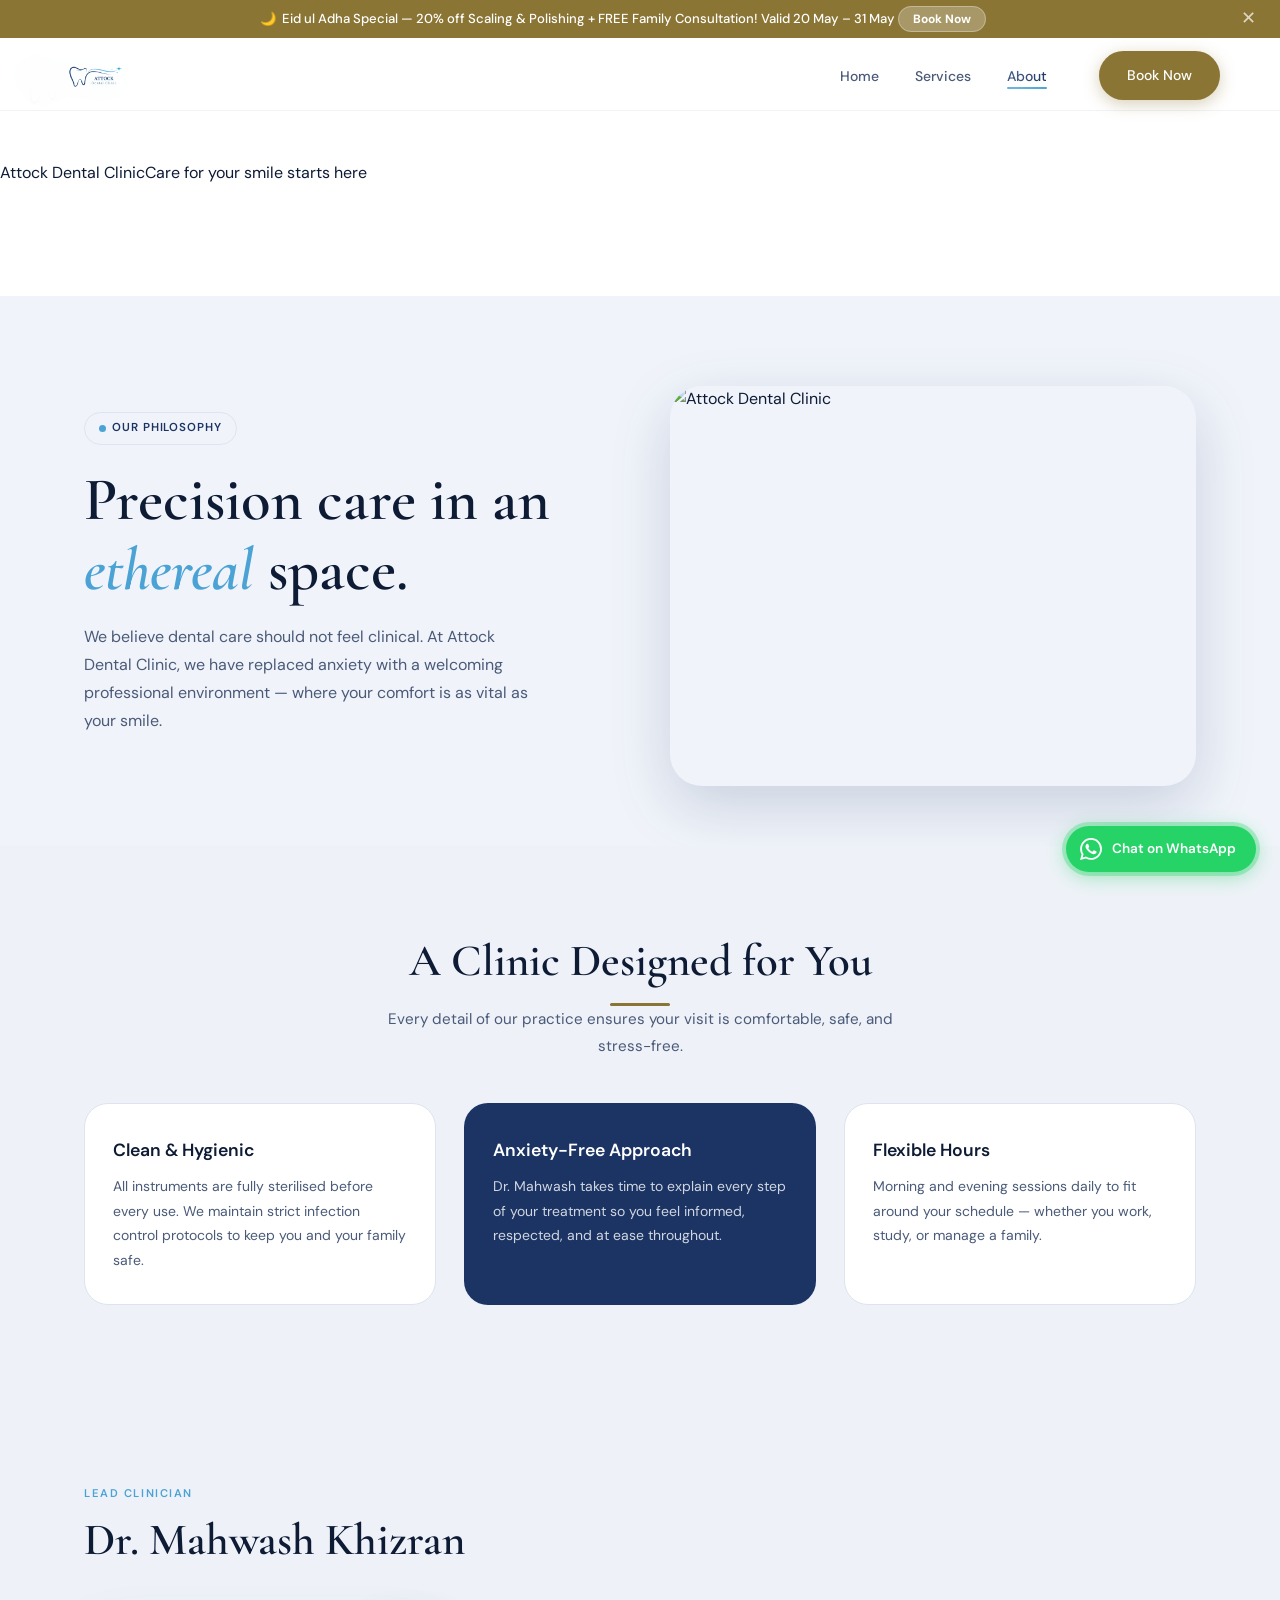
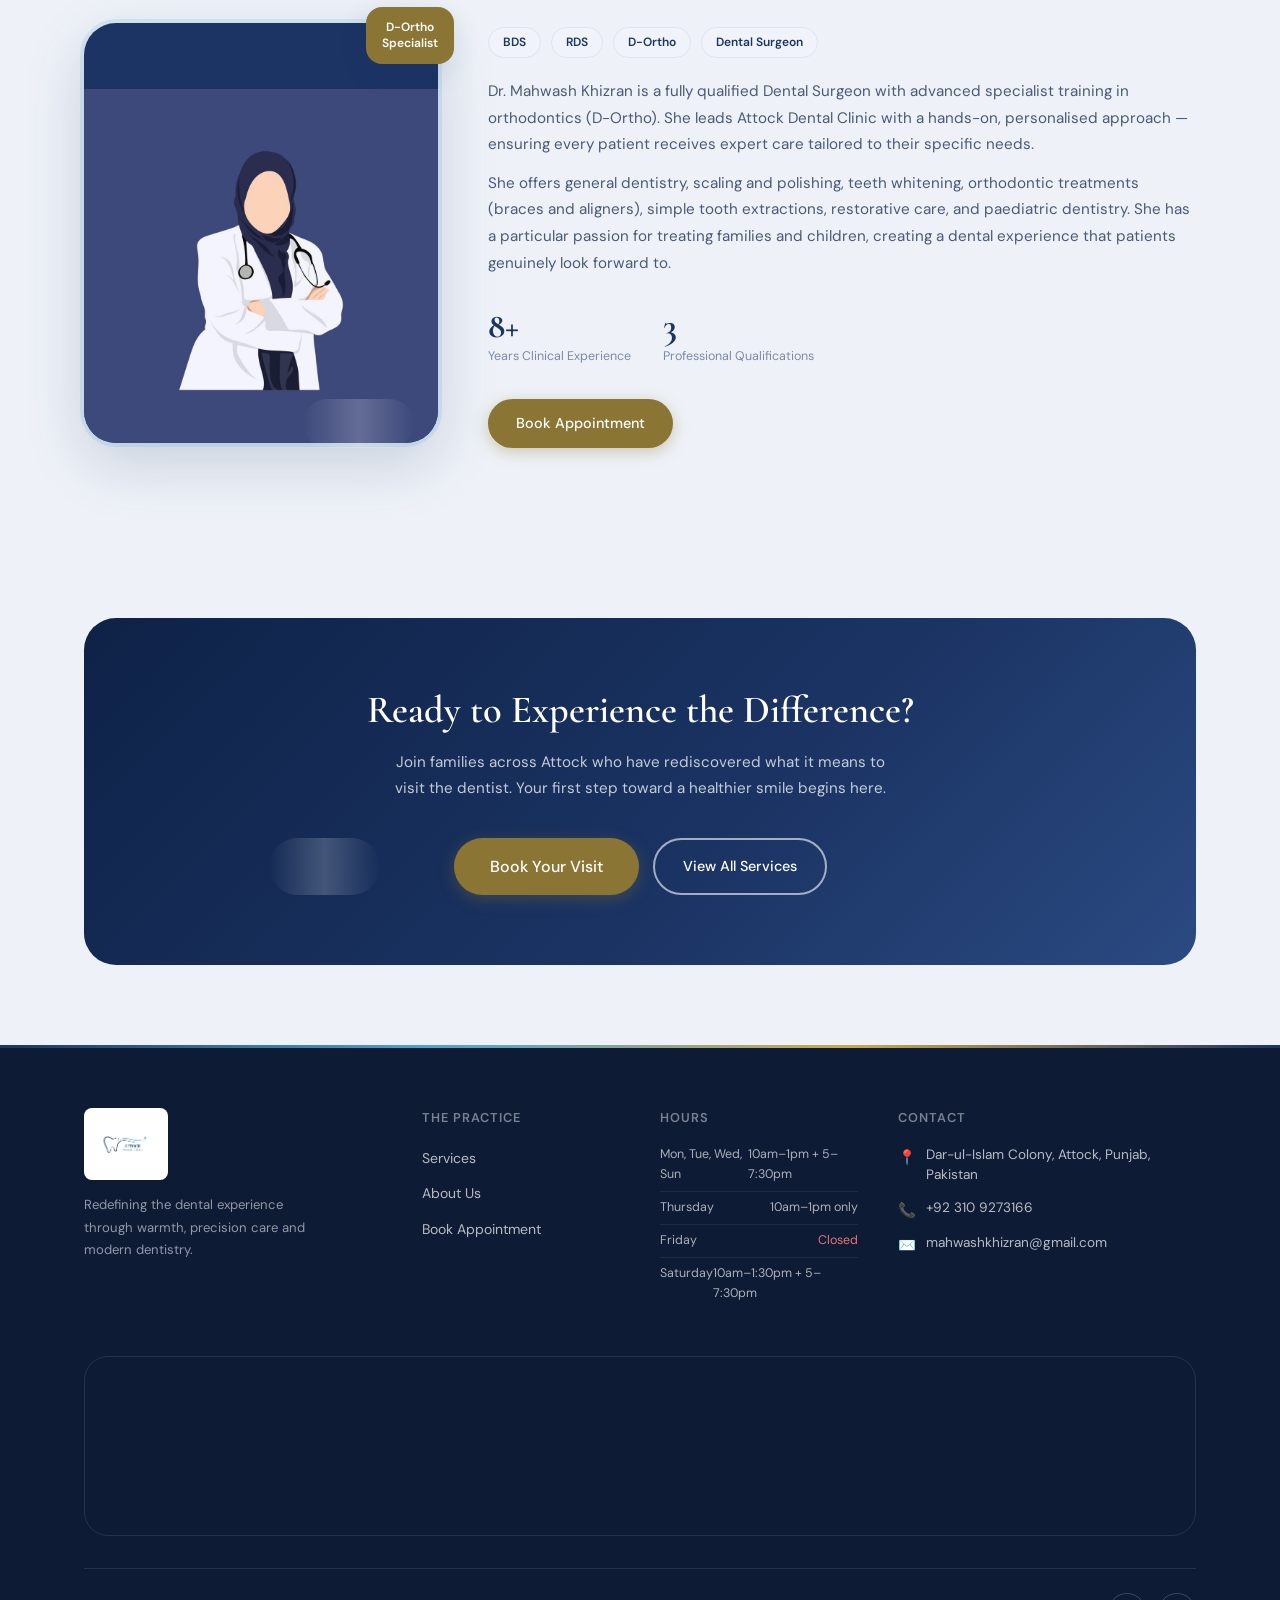
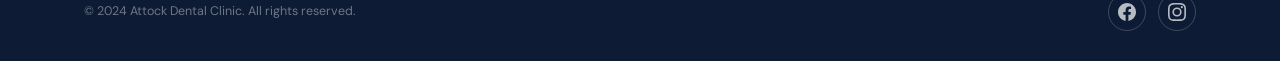
==== commit 237c9862: "Add files via upload" ====
--- a/about.html
+++ b/about.html
@@ -9,7 +9,7 @@
   <link rel="stylesheet" href="style.css"/>
 </head>
 <body>
-<div id="page-loader"><div class="loader-tooth-wrap"><svg class="tooth-outline" viewBox="0 0 80 96" fill="none" xmlns="http://www.w3.org/2000/svg"><path d="M40 4C32 4 18 8 12 18C6 28 6 40 8 52C10 62 14 72 18 80C20 85 23 90 27 92C30 94 34 93 37 90C38.5 88 40 85 40 85C40 85 41.5 88 43 90C46 93 50 94 53 92C57 90 60 85 62 80C66 72 70 62 72 52C74 40 74 28 68 18C62 8 48 4 40 4Z" stroke="rgba(255,255,255,0.2)" stroke-width="2" fill="none"/></svg><div class="tooth-fill-wrap"><svg viewBox="0 0 80 96" fill="none" xmlns="http://www.w3.org/2000/svg" style="width:100%;height:100%;"><defs><linearGradient id="toothGrad" x1="0" y1="96" x2="0" y2="0" gradientUnits="userSpaceOnUse"><stop offset="0%" stop-color="#4BA3D5"/><stop offset="100%" stop-color="#C9A84C"/></linearGradient></defs><path d="M40 4C32 4 18 8 12 18C6 28 6 40 8 52C10 62 14 72 18 80C20 85 23 90 27 92C30 94 34 93 37 90C38.5 88 40 85 40 85C40 85 41.5 88 43 90C46 93 50 94 53 92C57 90 60 85 62 80C66 72 70 62 72 52C74 40 74 28 68 18C62 8 48 4 40 4Z" fill="url(#toothGrad)"/></svg></div><div class="tooth-shine"></div><div class="loader-sparkles"><span class="sparkle"></span><span class="sparkle"></span><span class="sparkle"></span><span class="sparkle"></span><span class="sparkle"></span></div></div><div class="loader-brand"><span class="loader-brand-name">Attock Dental Clinic</span><span class="loader-brand-sub">Care for your smile starts here</span></div><div class="loader-bar"><div class="loader-progress"></div></div></div>
+<div id="page-loader"><div class="loader-tooth-wrap" style="width:160px;height:auto;"><img src="logo.png" alt="Attock Dental Clinic" style="width:100%;height:auto;object-fit:contain;animation:logoPulse 1.8s ease-in-out infinite;" /></div><div class="loader-brand"><span class="loader-brand-name">Attock Dental Clinic</span><span class="loader-brand-sub">Care for your smile starts here</span></div><div class="loader-bar"><div class="loader-progress"></div></div></div>
 <nav class="navbar">
   <div class="navbar-inner">
     <a href="index.html" class="navbar-logo"><img src="logo.png" alt="Attock Dental Clinic"/></a>
@@ -84,7 +84,7 @@
       <div class="doctor-grid">
         <div class="doctor-photo-wrap reveal">
           <div class="doctor-photo">
-            <img src="assets/profile.jpg" alt="Dr. Mahwash Khizran"/>
+            <img src="profile.jpg" alt="Dr. Mahwash Khizran"/>
           </div>
           <div class="doctor-award-badge">D-Ortho<br/>Specialist</div>
         </div>
@@ -129,7 +129,7 @@
     <div class="container">
       <div class="footer-grid">
         <div class="footer-brand">
-          <img src="assets/logo.png" alt="Attock Dental Clinic"/>
+          <img src="logo.png" alt="Attock Dental Clinic"/>
           <p>Redefining the dental experience through warmth, precision care and modern dentistry.</p>
         </div>
         <div class="footer-col">
--- a/style.css
+++ b/style.css
@@ -298,7 +298,7 @@
 /* ============ FOOTER ============ */
 .footer { background: var(--text-primary); color: rgba(255,255,255,0.85); padding: 60px 0 30px; }
 .footer-grid { display: grid; grid-template-columns: 1.5fr 1fr 1fr 1.5fr; gap: 40px; margin-bottom: 40px; }
-.footer-brand img { height: 72px; margin-bottom: 14px; background: white; padding: 8px 12px; border-radius: 10px; display: block; object-fit: contain; }
+.footer-brand img { height: 72px; width: auto; margin-bottom: 14px; display: block; object-fit: contain; background: white; padding: 6px 12px; border-radius: 8px; max-width: 180px; }
 .footer-brand p { font-size: 0.82rem; color: rgba(255,255,255,0.55); line-height: 1.7; max-width: 240px; }
 .footer-col h5 { font-family: 'DM Sans', sans-serif; font-size: 0.8rem; font-weight: 600; letter-spacing: 0.08em; text-transform: uppercase; color: rgba(255,255,255,0.45); margin-bottom: 16px; }
 .footer-col ul li { margin-bottom: 10px; }
@@ -453,10 +453,6 @@
 
 /* ============ PREMIUM THEME REFINEMENTS ============ */
 
-/* Smooth page reveal */
-.page-wrapper { animation: pageReveal 0.6s ease 0.1s both; }
-@keyframes pageReveal { from { opacity: 0; transform: translateY(8px); } to { opacity: 1; transform: translateY(0); } }
-
 /* Card glow on hover */
 .card:hover { box-shadow: 0 8px 32px rgba(75,163,213,0.15), 0 2px 8px rgba(27,52,100,0.08); }
 .service-card-full:hover { box-shadow: 0 8px 32px rgba(75,163,213,0.12); }
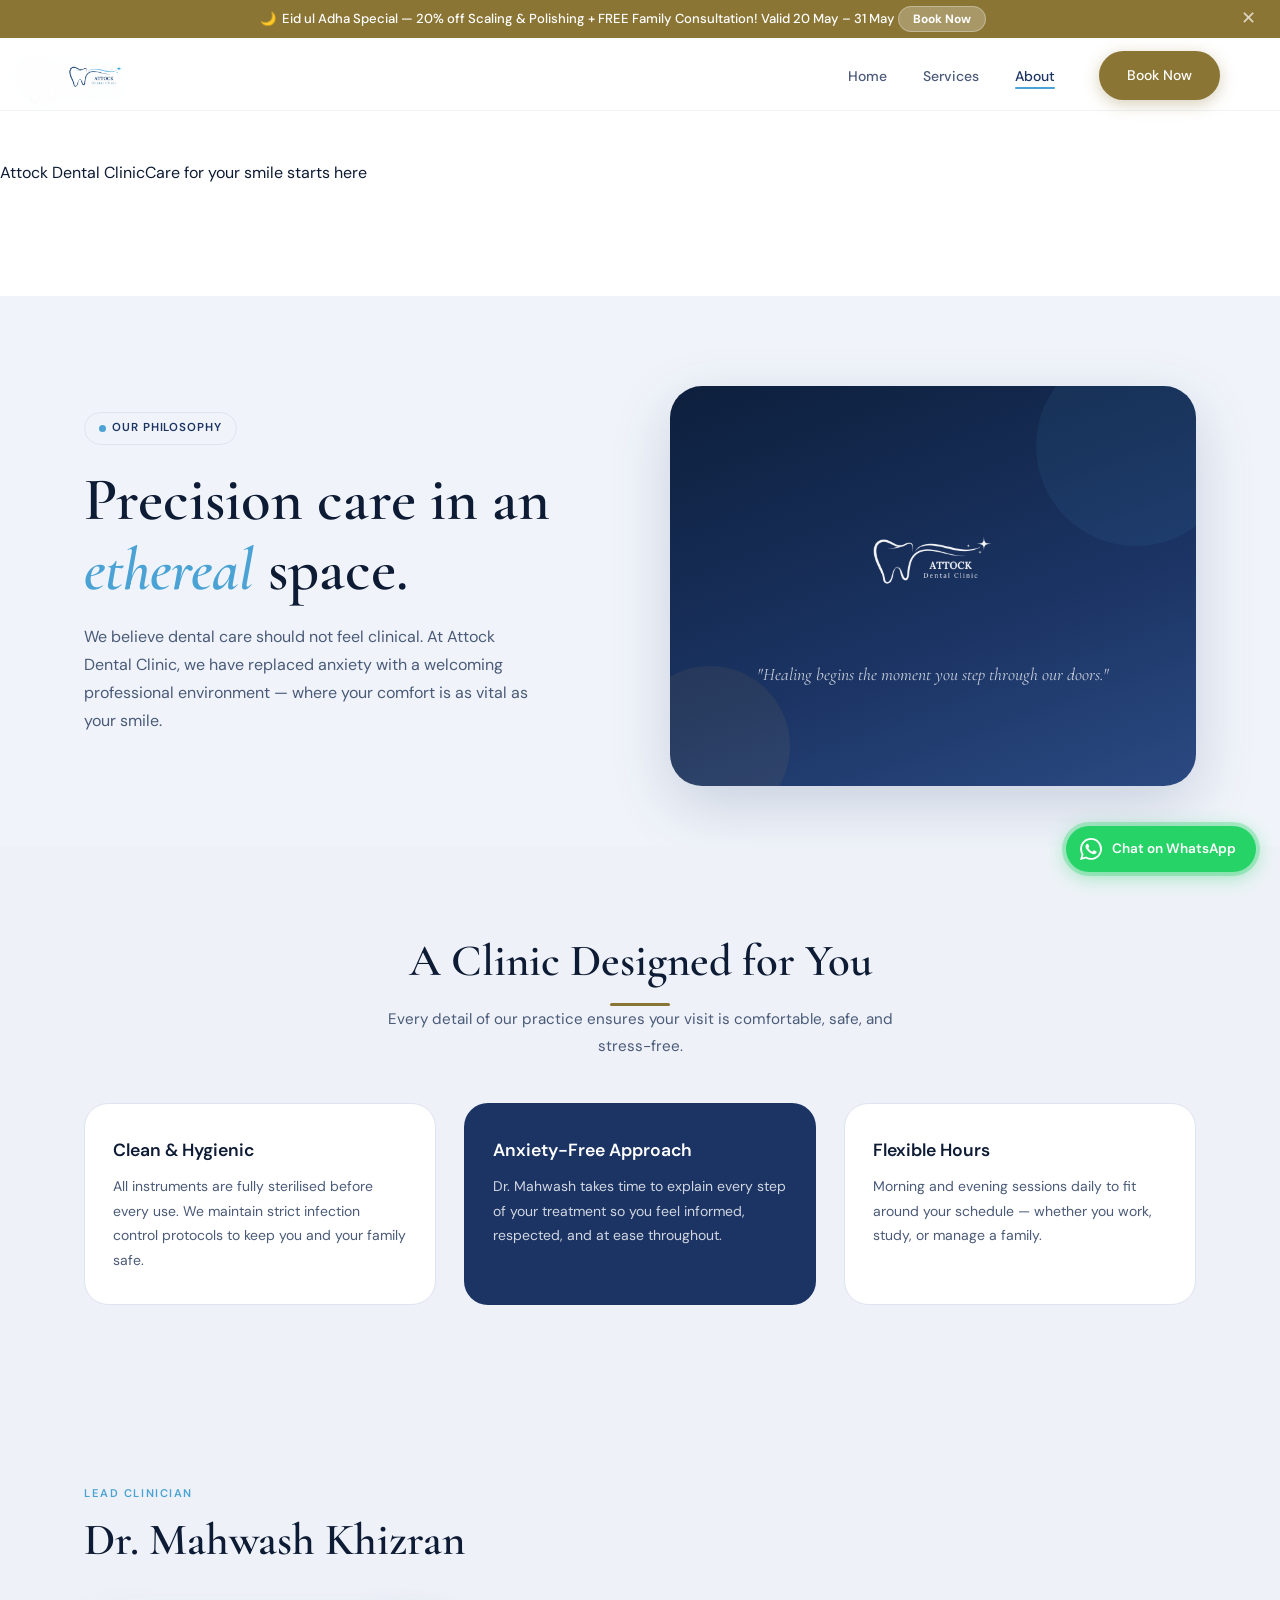
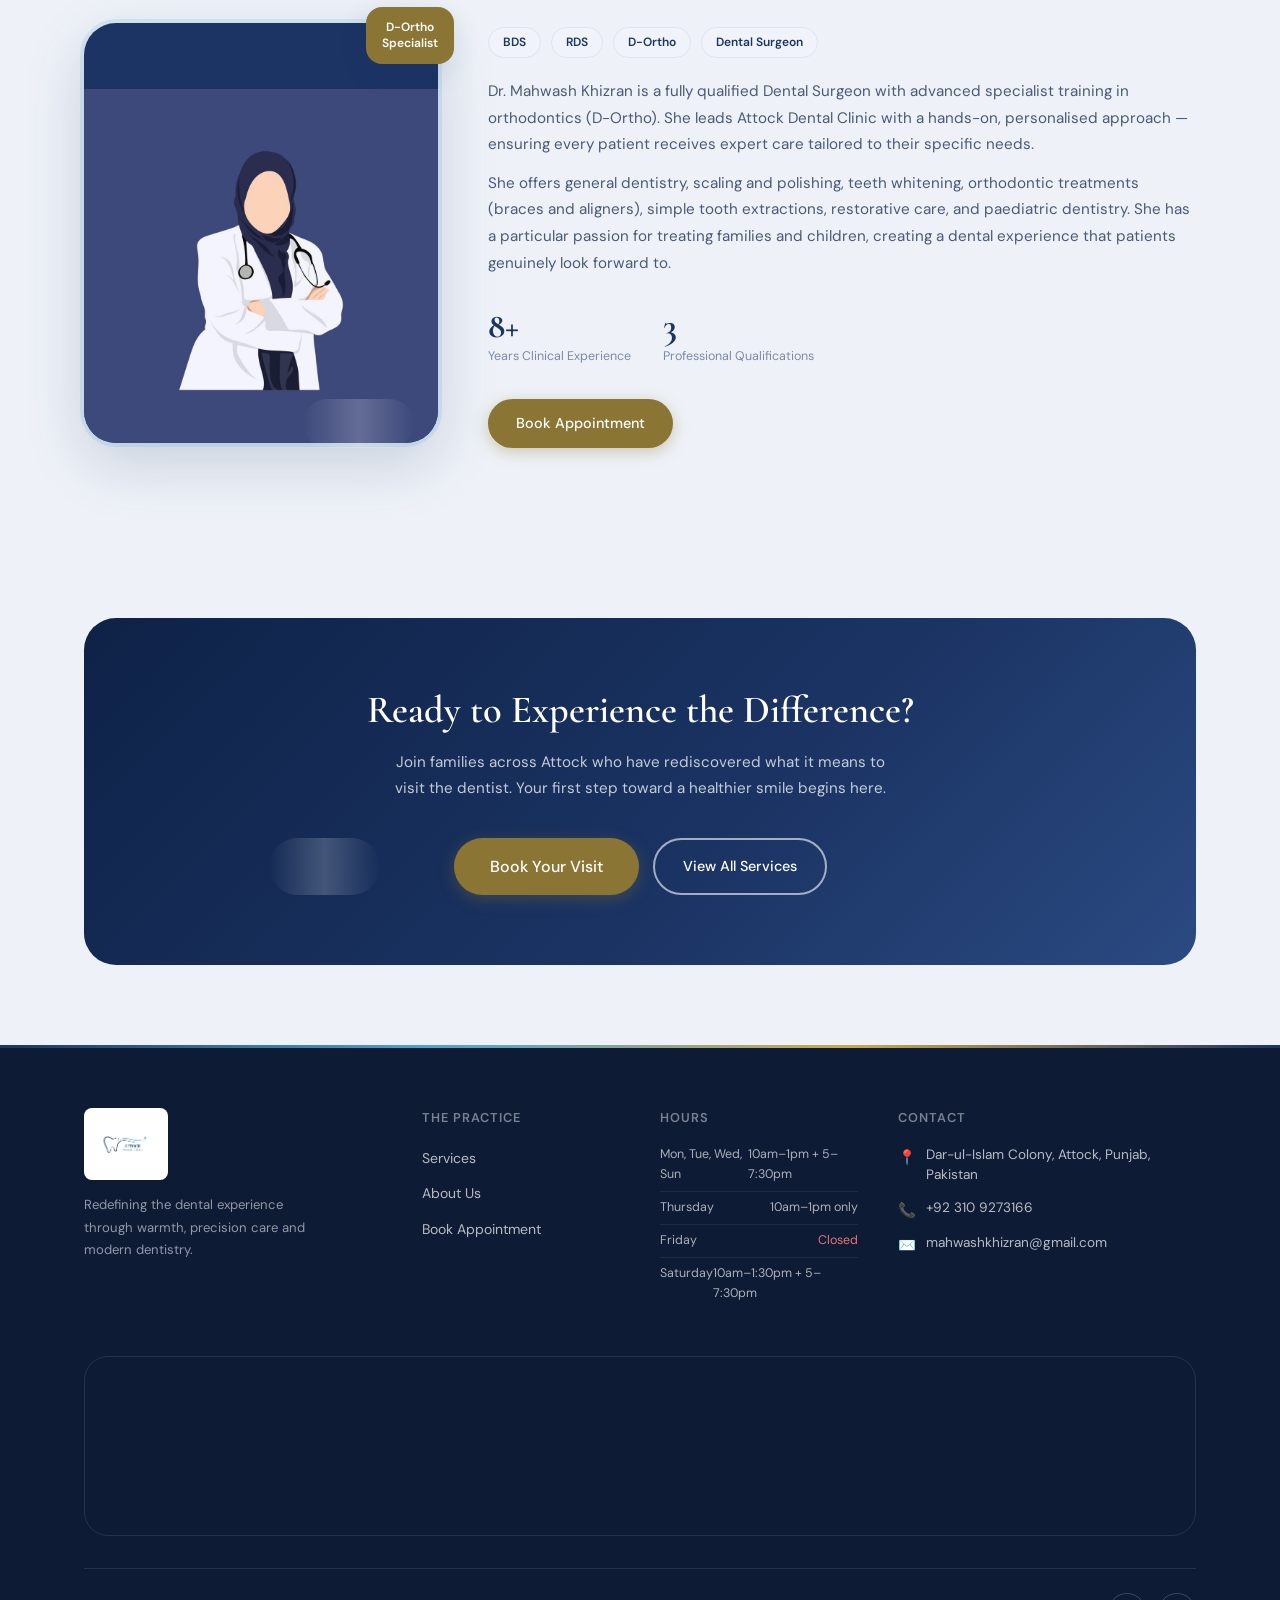
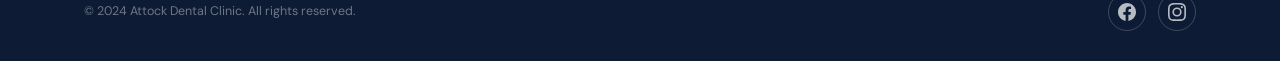
==== commit 2eb0a45c: "Add files via upload" ====
--- a/about.html
+++ b/about.html
@@ -41,8 +41,13 @@
           <p style="margin:18px 0 24px; font-size:1rem; max-width:460px;">We believe dental care should not feel clinical. At Attock Dental Clinic, we have replaced anxiety with a welcoming professional environment — where your comfort is as vital as your smile.</p>
         </div>
         <div>
-          <div style="border-radius:var(--r-xl); overflow:hidden; height:400px; box-shadow:var(--shadow-lg);">
-            <img src="https://images.unsplash.com/photo-1629909615957-be38d48fbbe4?w=800&auto=format&fit=crop&q=80" alt="Attock Dental Clinic" style="width:100%; height:100%; object-fit:cover;"/>
+          <div style="border-radius:var(--r-xl); height:400px; box-shadow:var(--shadow-lg); background:linear-gradient(160deg,#0D1F3C 0%,#1B3464 60%,#2B4A82 100%); display:flex; flex-direction:column; align-items:center; justify-content:center; gap:20px; position:relative; overflow:hidden;">
+            <div style="position:absolute;top:-40px;right:-40px;width:200px;height:200px;border-radius:50%;background:rgba(75,163,213,0.08);"></div>
+            <div style="position:absolute;bottom:-40px;left:-40px;width:160px;height:160px;border-radius:50%;background:rgba(201,168,76,0.08);"></div>
+            <img src="logo.png" alt="Attock Dental Clinic" style="width:160px;height:auto;filter:brightness(0) invert(1);opacity:0.95;position:relative;z-index:1;" />
+            <div style="text-align:center;position:relative;z-index:1;padding:0 24px;">
+              <p style="font-family:'Cormorant Garamond',serif;font-size:1.1rem;font-style:italic;color:rgba(255,255,255,0.75);margin:0;">"Healing begins the moment you step through our doors."</p>
+            </div>
           </div>
         </div>
       </div>
--- a/style.css
+++ b/style.css
@@ -111,7 +111,9 @@
 .nav-links a { font-size: 0.875rem; font-weight: 500; color: var(--text-mid); transition: var(--transition); position: relative; }
 .nav-links a:hover, .nav-links a.active { color: var(--navy); }
 .nav-links a.active::after { content: ''; position: absolute; bottom: -4px; left: 0; right: 0; height: 2px; background: var(--blue); border-radius: 2px; }
-.nav-cta { margin-left: 16px; }
+.nav-cta { margin-left: 8px; position: relative; z-index: 1; }
+.nav-links li { position: relative; z-index: 5; }
+.nav-links li:last-child { z-index: 1; }
 .hamburger { display: none; flex-direction: column; gap: 5px; background: none; padding: 4px; }
 .hamburger span { width: 24px; height: 2px; background: var(--navy); border-radius: 2px; transition: var(--transition); }
 .mobile-menu {
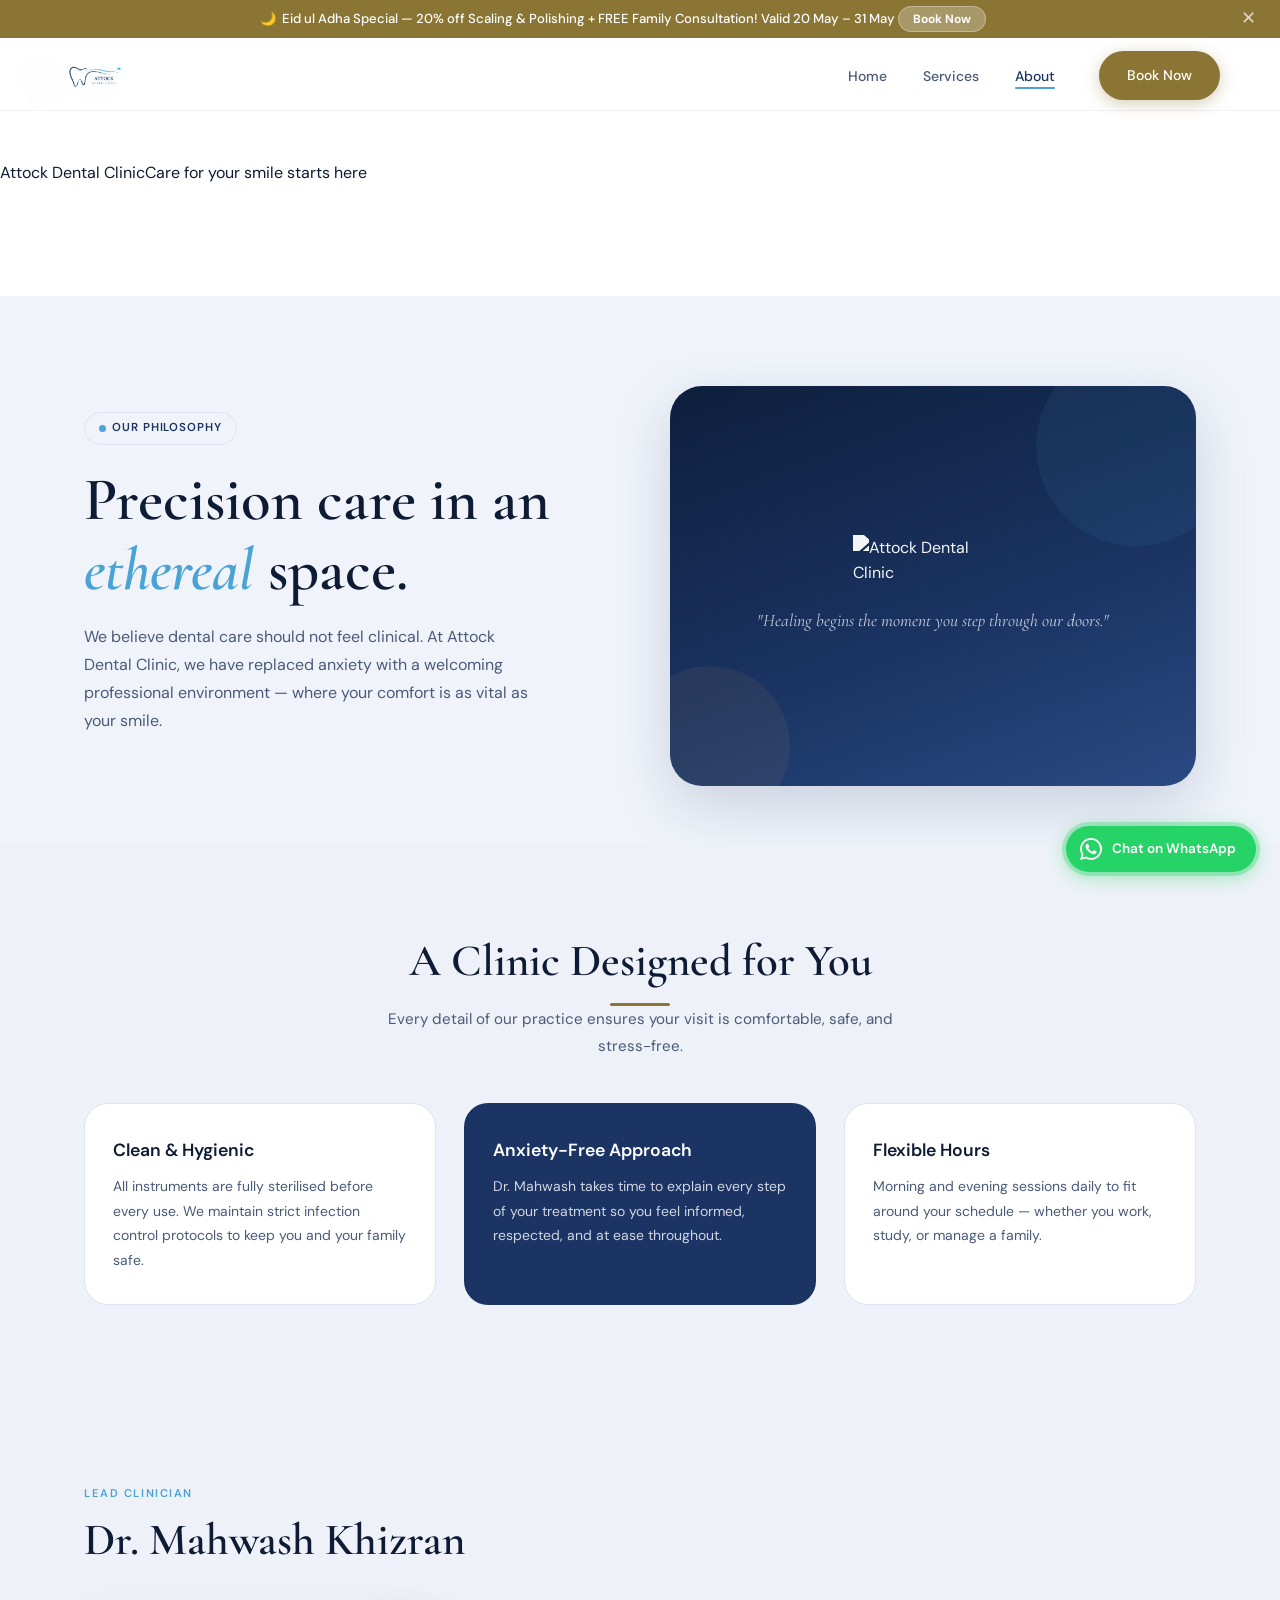
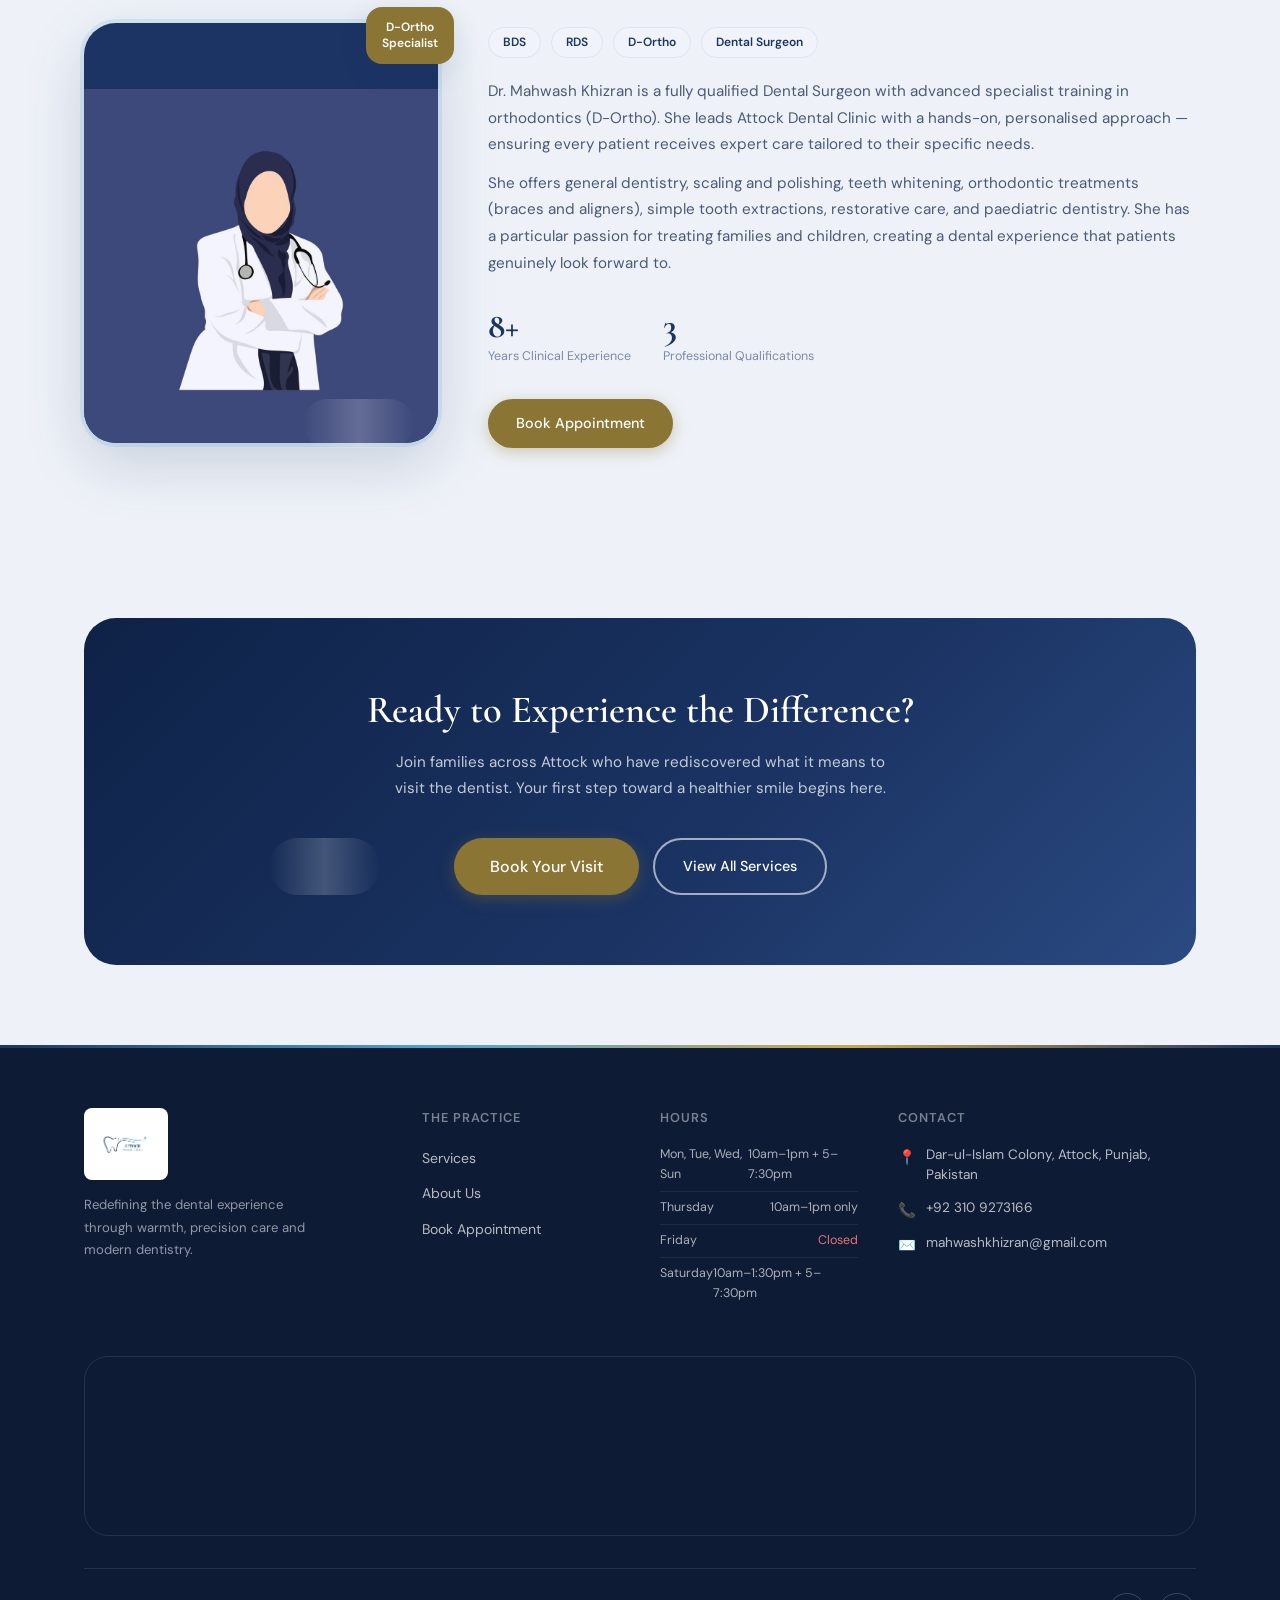
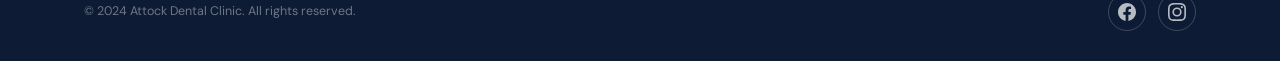
==== commit 607d180e: "Update about.html" ====
--- a/about.html
+++ b/about.html
@@ -44,7 +44,7 @@
           <div style="border-radius:var(--r-xl); height:400px; box-shadow:var(--shadow-lg); background:linear-gradient(160deg,#0D1F3C 0%,#1B3464 60%,#2B4A82 100%); display:flex; flex-direction:column; align-items:center; justify-content:center; gap:20px; position:relative; overflow:hidden;">
             <div style="position:absolute;top:-40px;right:-40px;width:200px;height:200px;border-radius:50%;background:rgba(75,163,213,0.08);"></div>
             <div style="position:absolute;bottom:-40px;left:-40px;width:160px;height:160px;border-radius:50%;background:rgba(201,168,76,0.08);"></div>
-            <img src="logo.png" alt="Attock Dental Clinic" style="width:160px;height:auto;filter:brightness(0) invert(1);opacity:0.95;position:relative;z-index:1;" />
+            <img src="clinic.jpg" alt="Attock Dental Clinic" style="width:160px;height:auto;filter:brightness(0) invert(1);opacity:0.95;position:relative;z-index:1;" />
             <div style="text-align:center;position:relative;z-index:1;padding:0 24px;">
               <p style="font-family:'Cormorant Garamond',serif;font-size:1.1rem;font-style:italic;color:rgba(255,255,255,0.75);margin:0;">"Healing begins the moment you step through our doors."</p>
             </div>
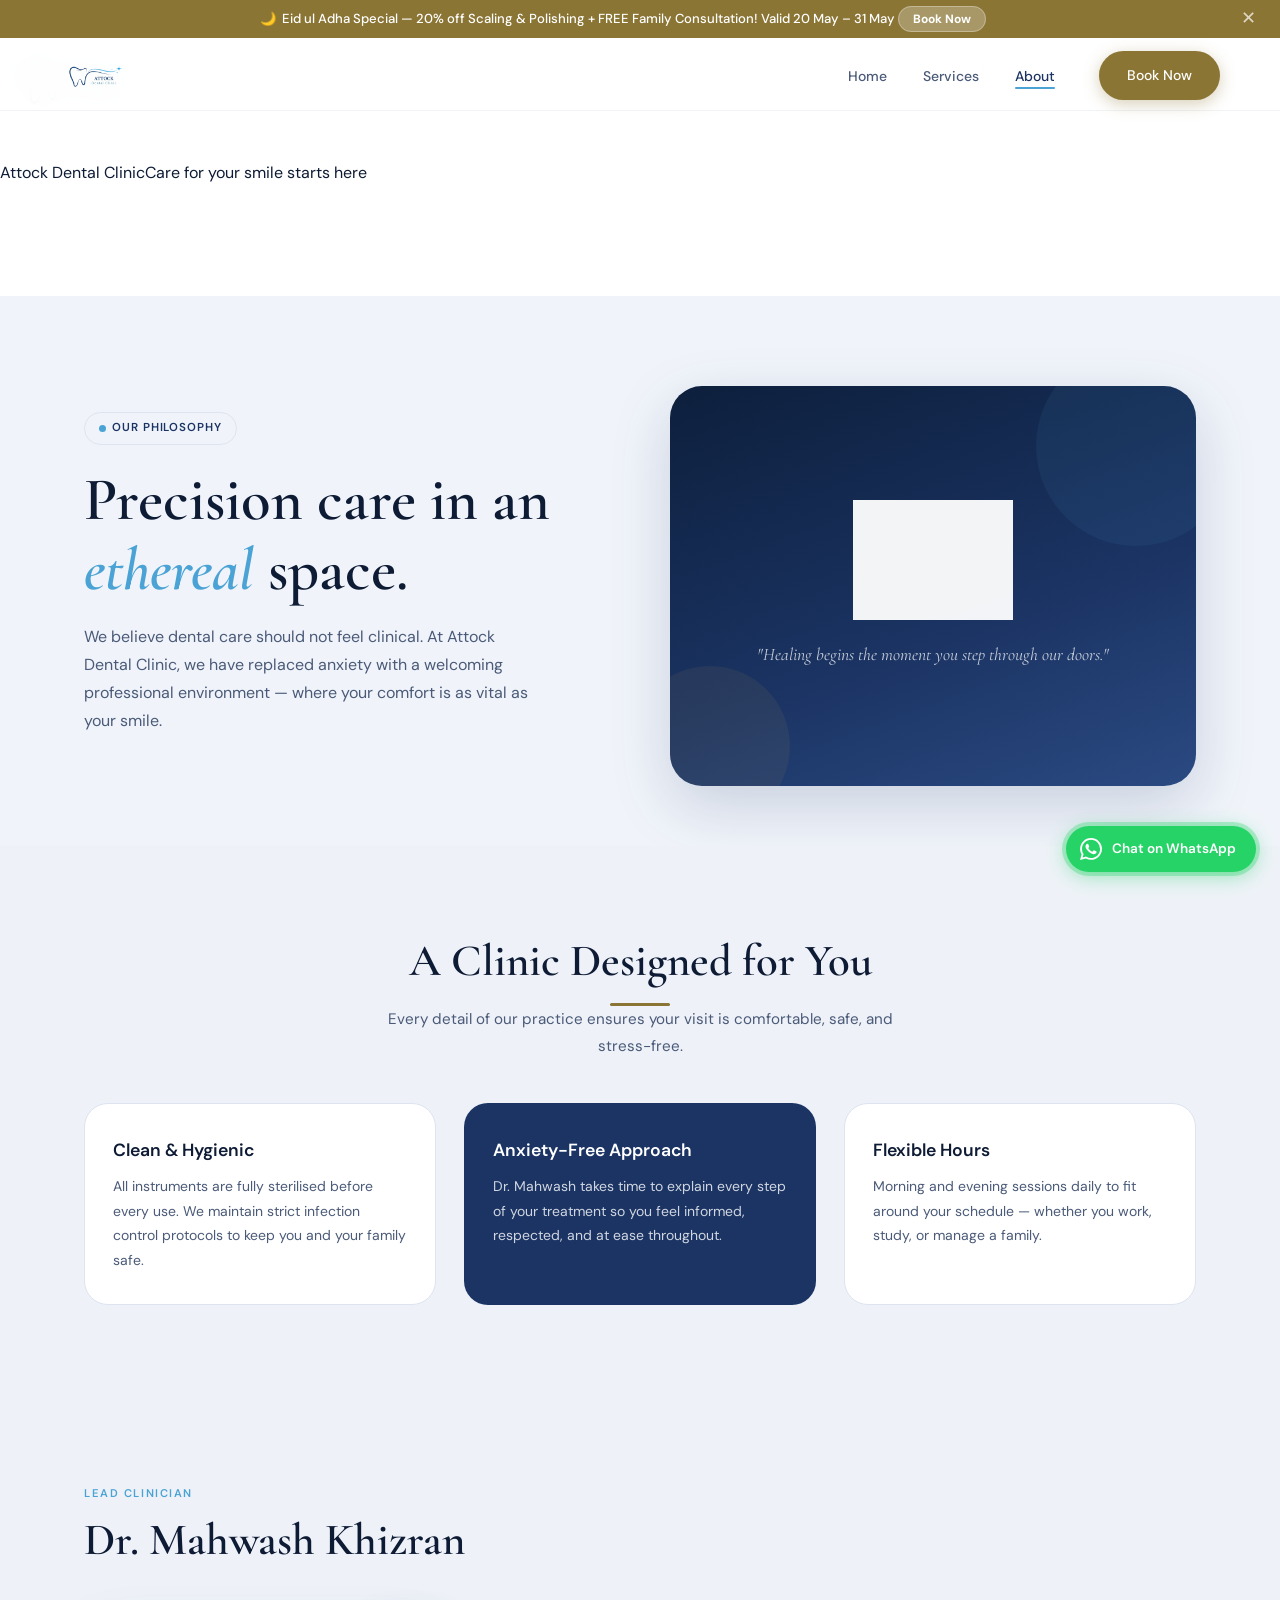
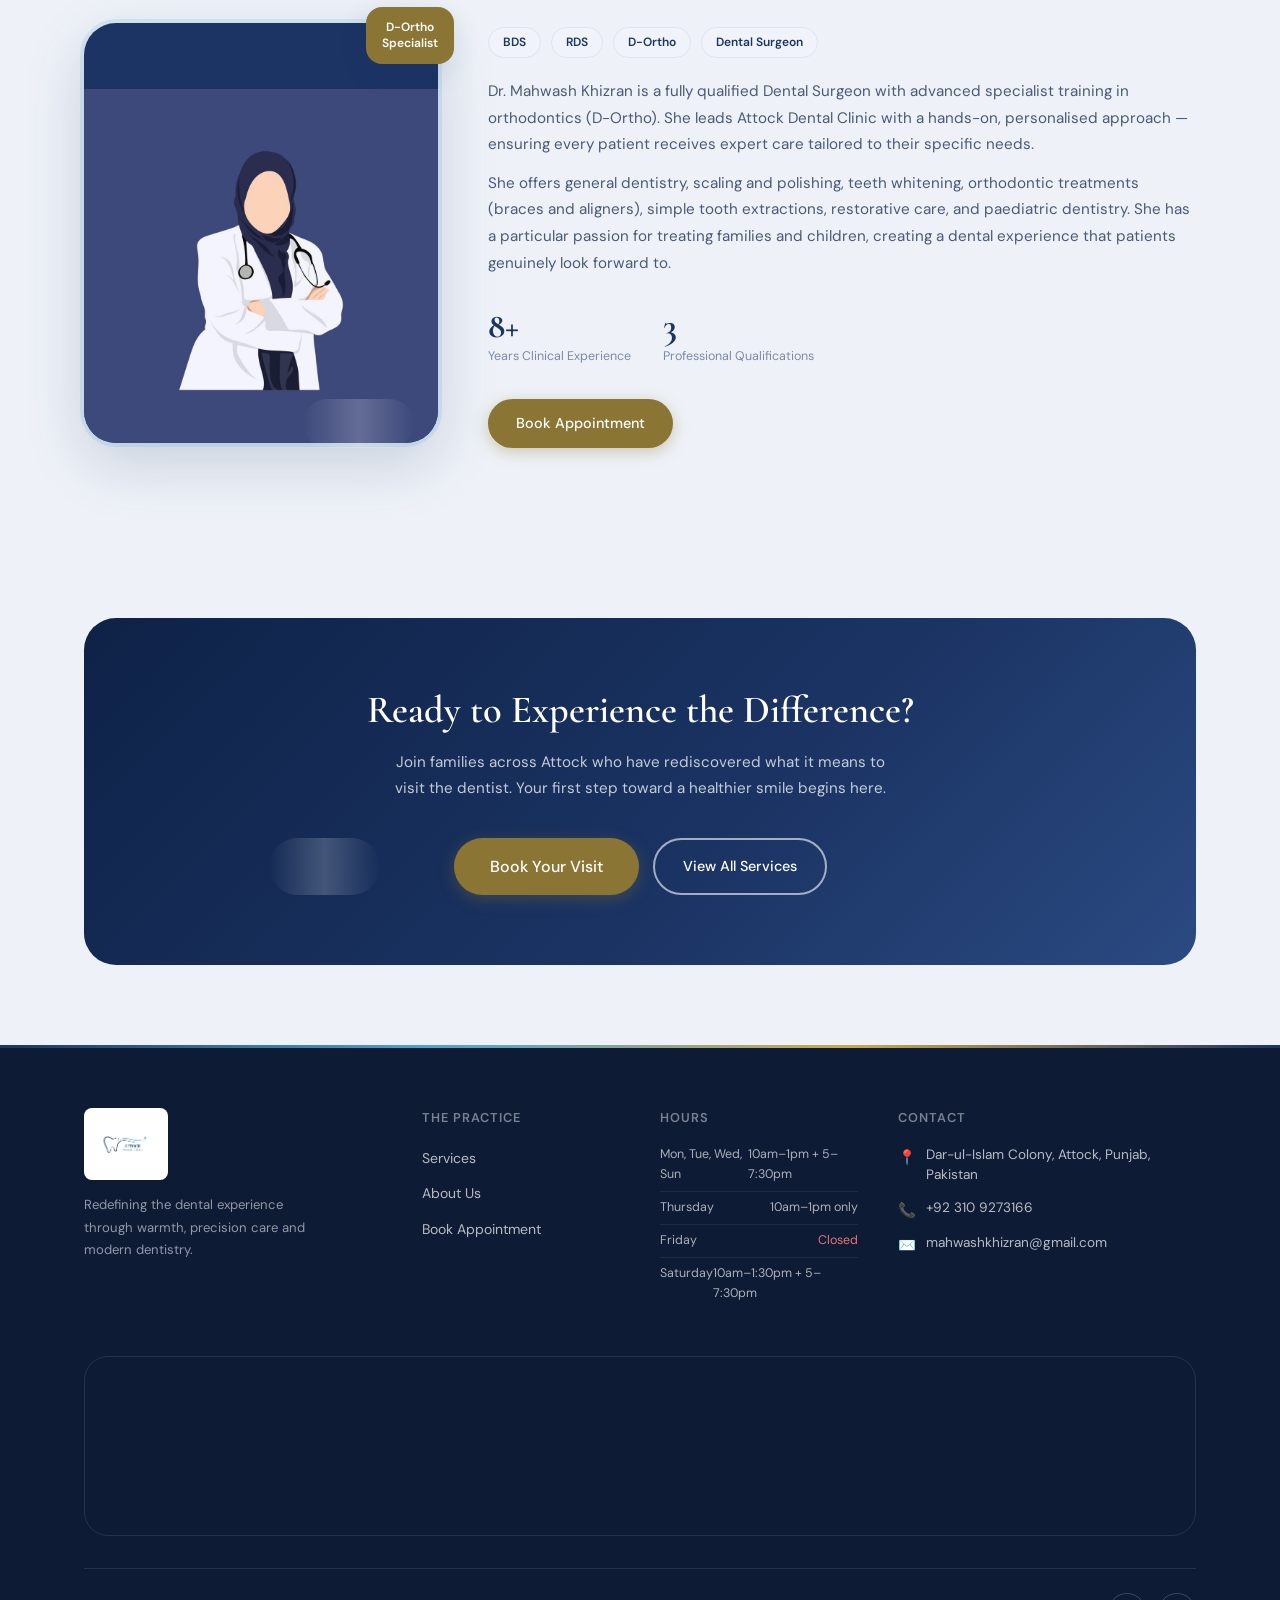
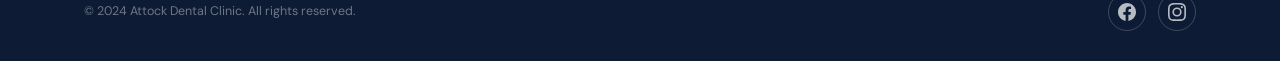
==== commit 03f2de30: "Change image source from clinic.jpg to clinic.JPG" ====
--- a/about.html
+++ b/about.html
@@ -44,7 +44,7 @@
           <div style="border-radius:var(--r-xl); height:400px; box-shadow:var(--shadow-lg); background:linear-gradient(160deg,#0D1F3C 0%,#1B3464 60%,#2B4A82 100%); display:flex; flex-direction:column; align-items:center; justify-content:center; gap:20px; position:relative; overflow:hidden;">
             <div style="position:absolute;top:-40px;right:-40px;width:200px;height:200px;border-radius:50%;background:rgba(75,163,213,0.08);"></div>
             <div style="position:absolute;bottom:-40px;left:-40px;width:160px;height:160px;border-radius:50%;background:rgba(201,168,76,0.08);"></div>
-            <img src="clinic.jpg" alt="Attock Dental Clinic" style="width:160px;height:auto;filter:brightness(0) invert(1);opacity:0.95;position:relative;z-index:1;" />
+            <img src="clinic.JPG" alt="Attock Dental Clinic" style="width:160px;height:auto;filter:brightness(0) invert(1);opacity:0.95;position:relative;z-index:1;" />
             <div style="text-align:center;position:relative;z-index:1;padding:0 24px;">
               <p style="font-family:'Cormorant Garamond',serif;font-size:1.1rem;font-style:italic;color:rgba(255,255,255,0.75);margin:0;">"Healing begins the moment you step through our doors."</p>
             </div>
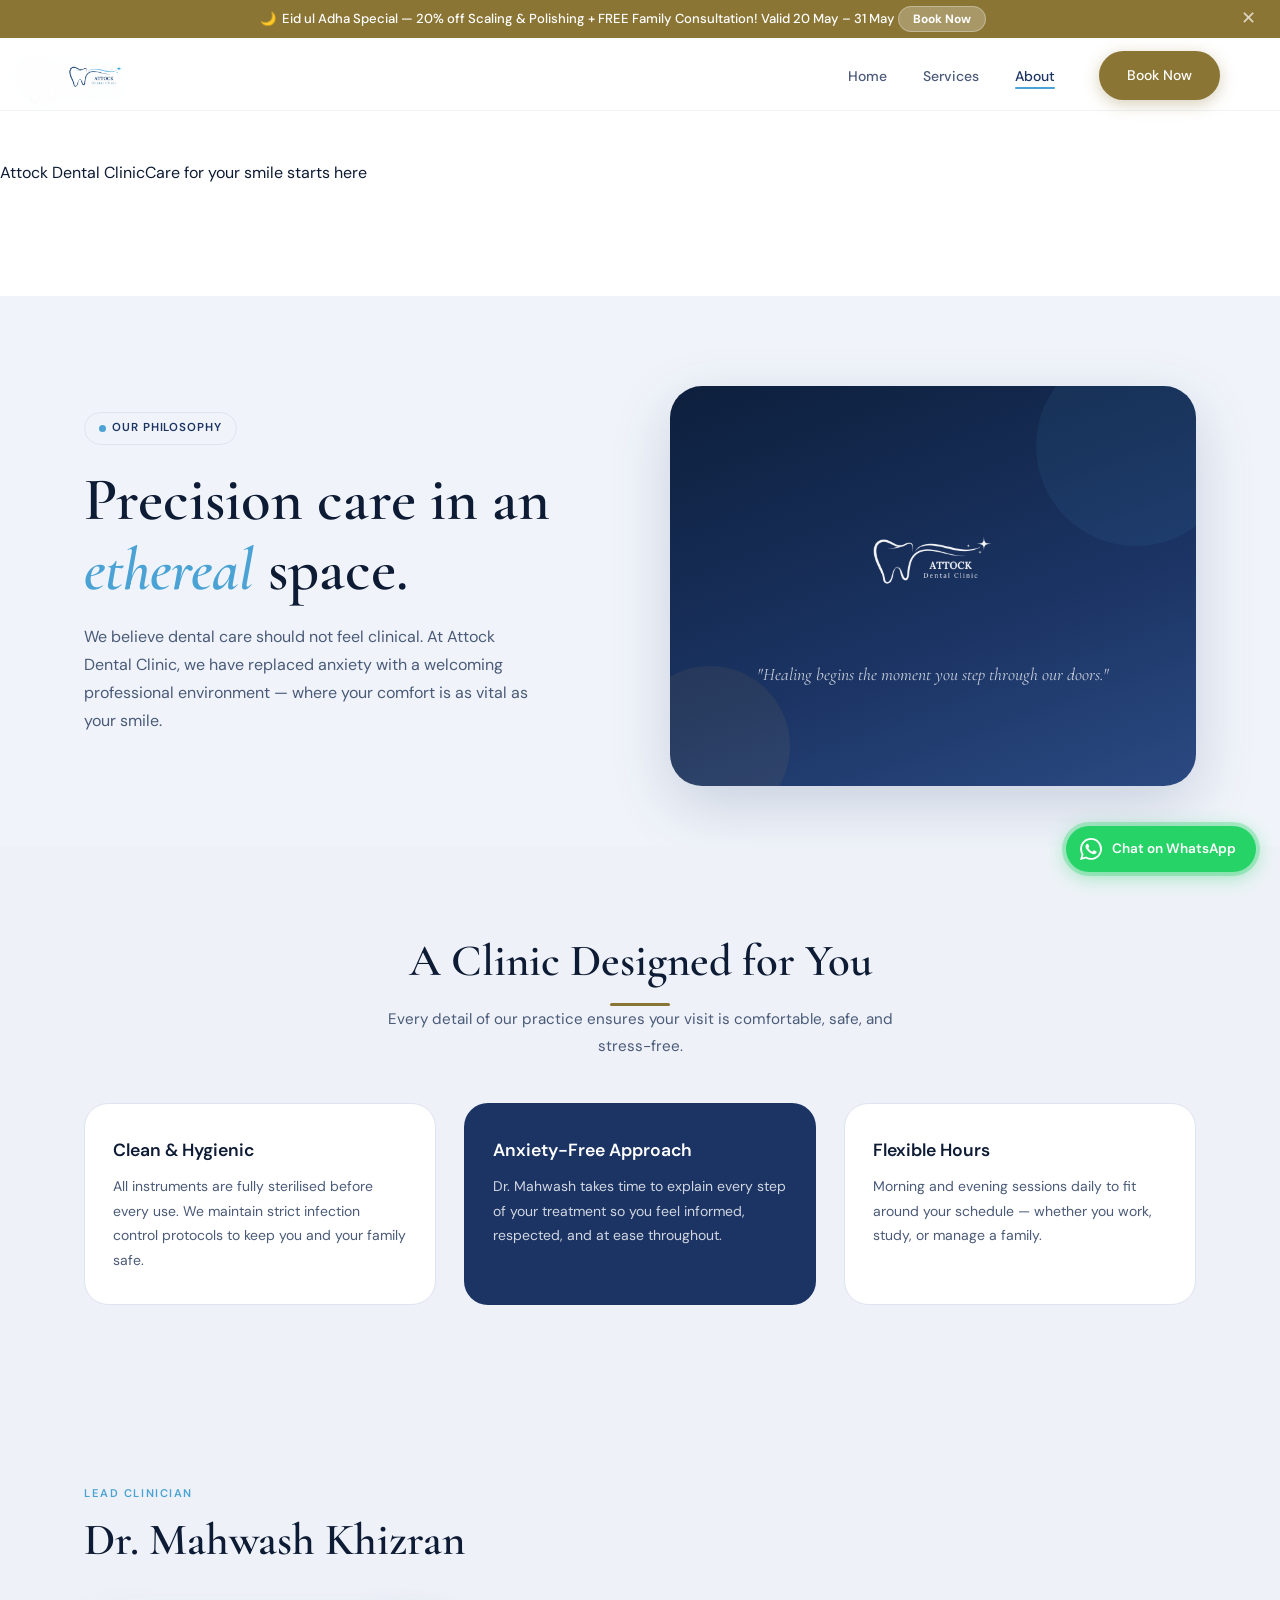
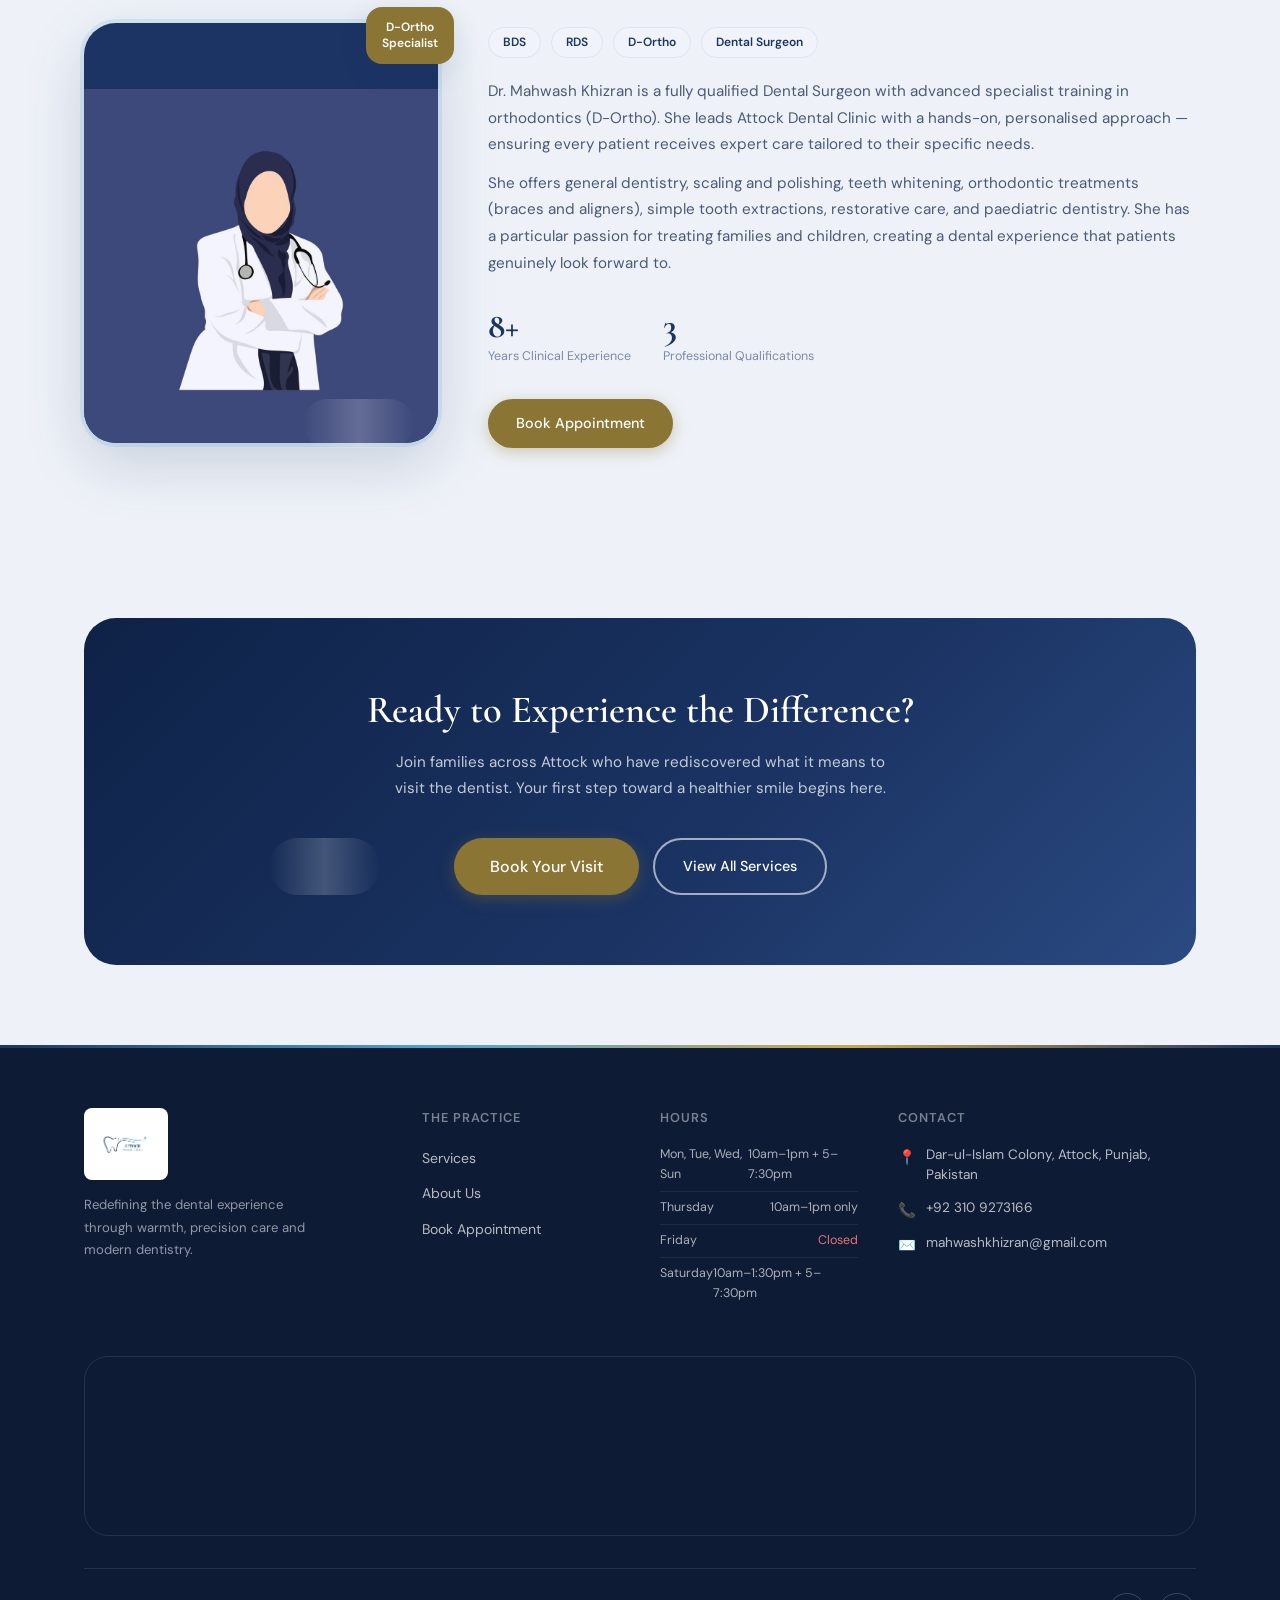
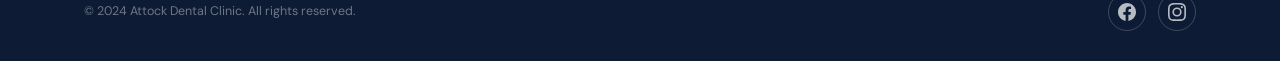
==== commit 9d1f5156: "Replace clinic.JPG with logo.png in about.html" ====
--- a/about.html
+++ b/about.html
@@ -44,7 +44,7 @@
           <div style="border-radius:var(--r-xl); height:400px; box-shadow:var(--shadow-lg); background:linear-gradient(160deg,#0D1F3C 0%,#1B3464 60%,#2B4A82 100%); display:flex; flex-direction:column; align-items:center; justify-content:center; gap:20px; position:relative; overflow:hidden;">
             <div style="position:absolute;top:-40px;right:-40px;width:200px;height:200px;border-radius:50%;background:rgba(75,163,213,0.08);"></div>
             <div style="position:absolute;bottom:-40px;left:-40px;width:160px;height:160px;border-radius:50%;background:rgba(201,168,76,0.08);"></div>
-            <img src="clinic.JPG" alt="Attock Dental Clinic" style="width:160px;height:auto;filter:brightness(0) invert(1);opacity:0.95;position:relative;z-index:1;" />
+            <img src="logo.png" alt="Attock Dental Clinic" style="width:160px;height:auto;filter:brightness(0) invert(1);opacity:0.95;position:relative;z-index:1;" />
             <div style="text-align:center;position:relative;z-index:1;padding:0 24px;">
               <p style="font-family:'Cormorant Garamond',serif;font-size:1.1rem;font-style:italic;color:rgba(255,255,255,0.75);margin:0;">"Healing begins the moment you step through our doors."</p>
             </div>
